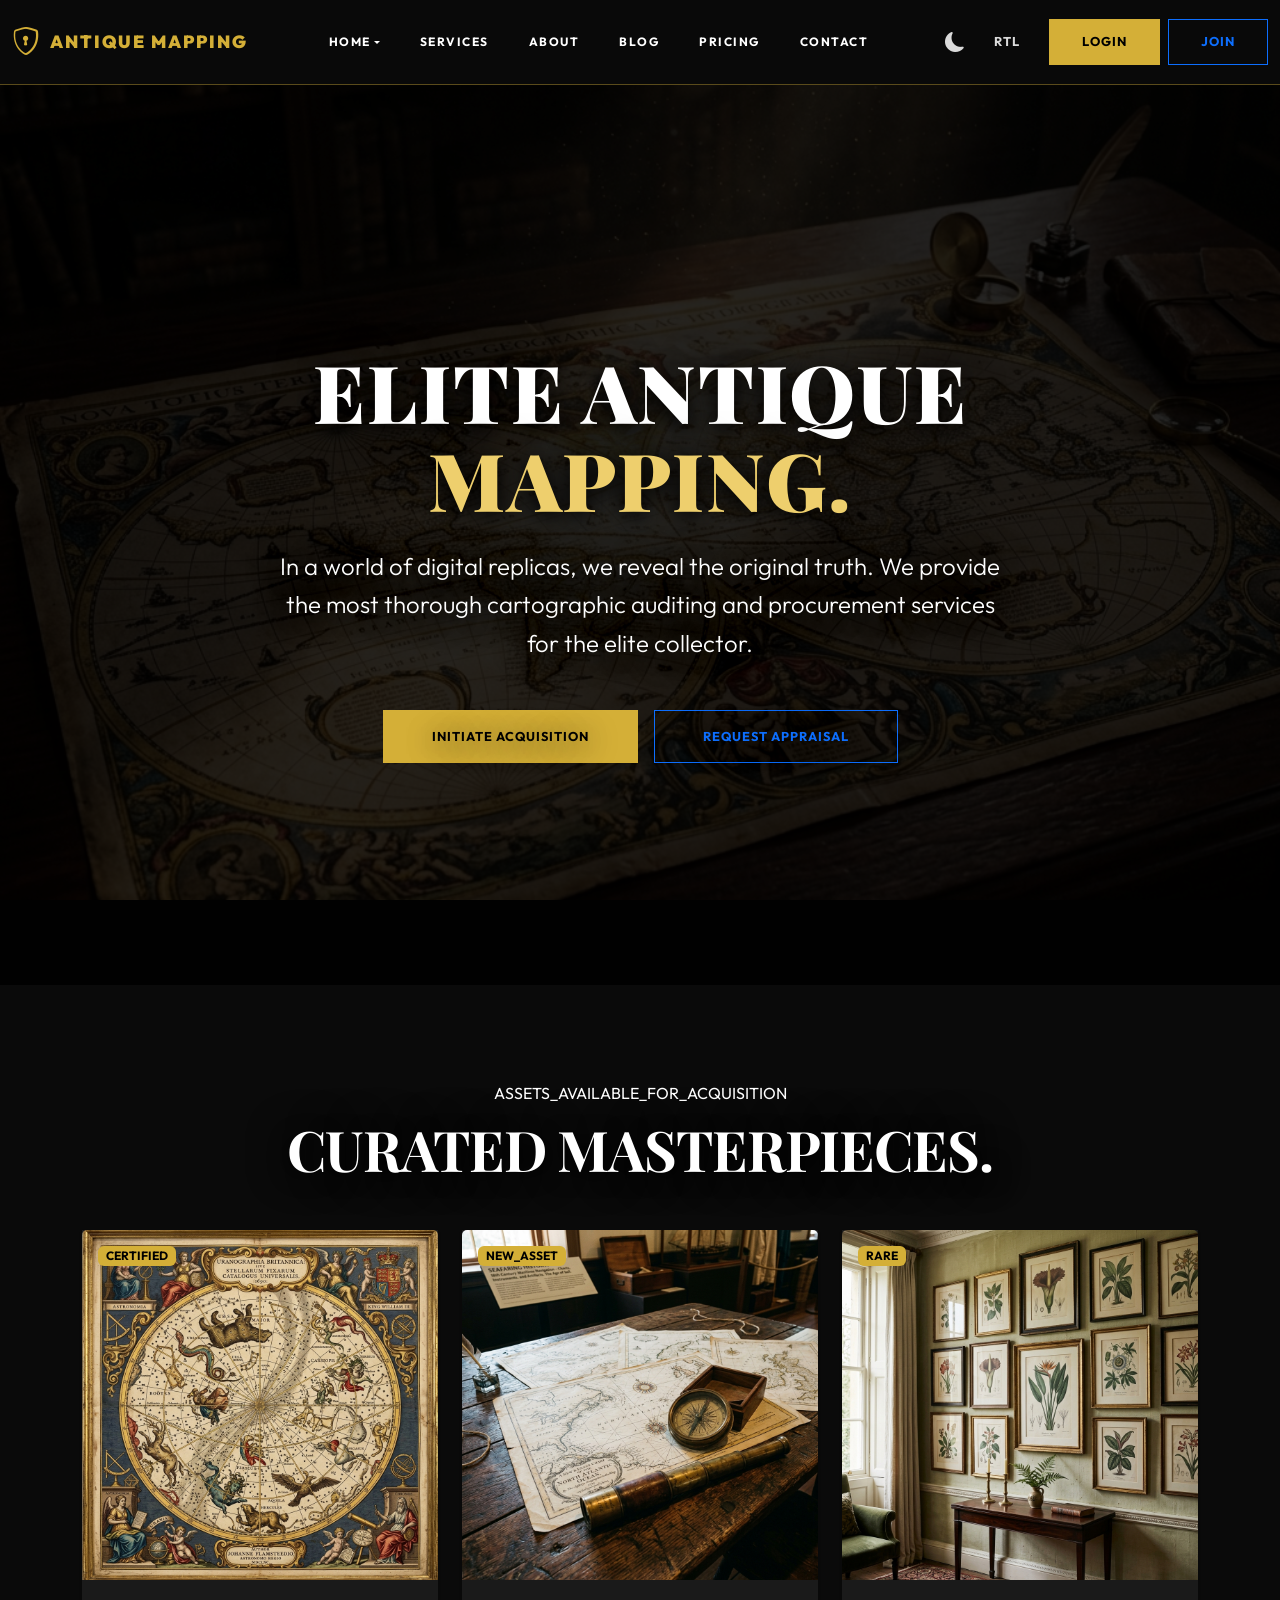
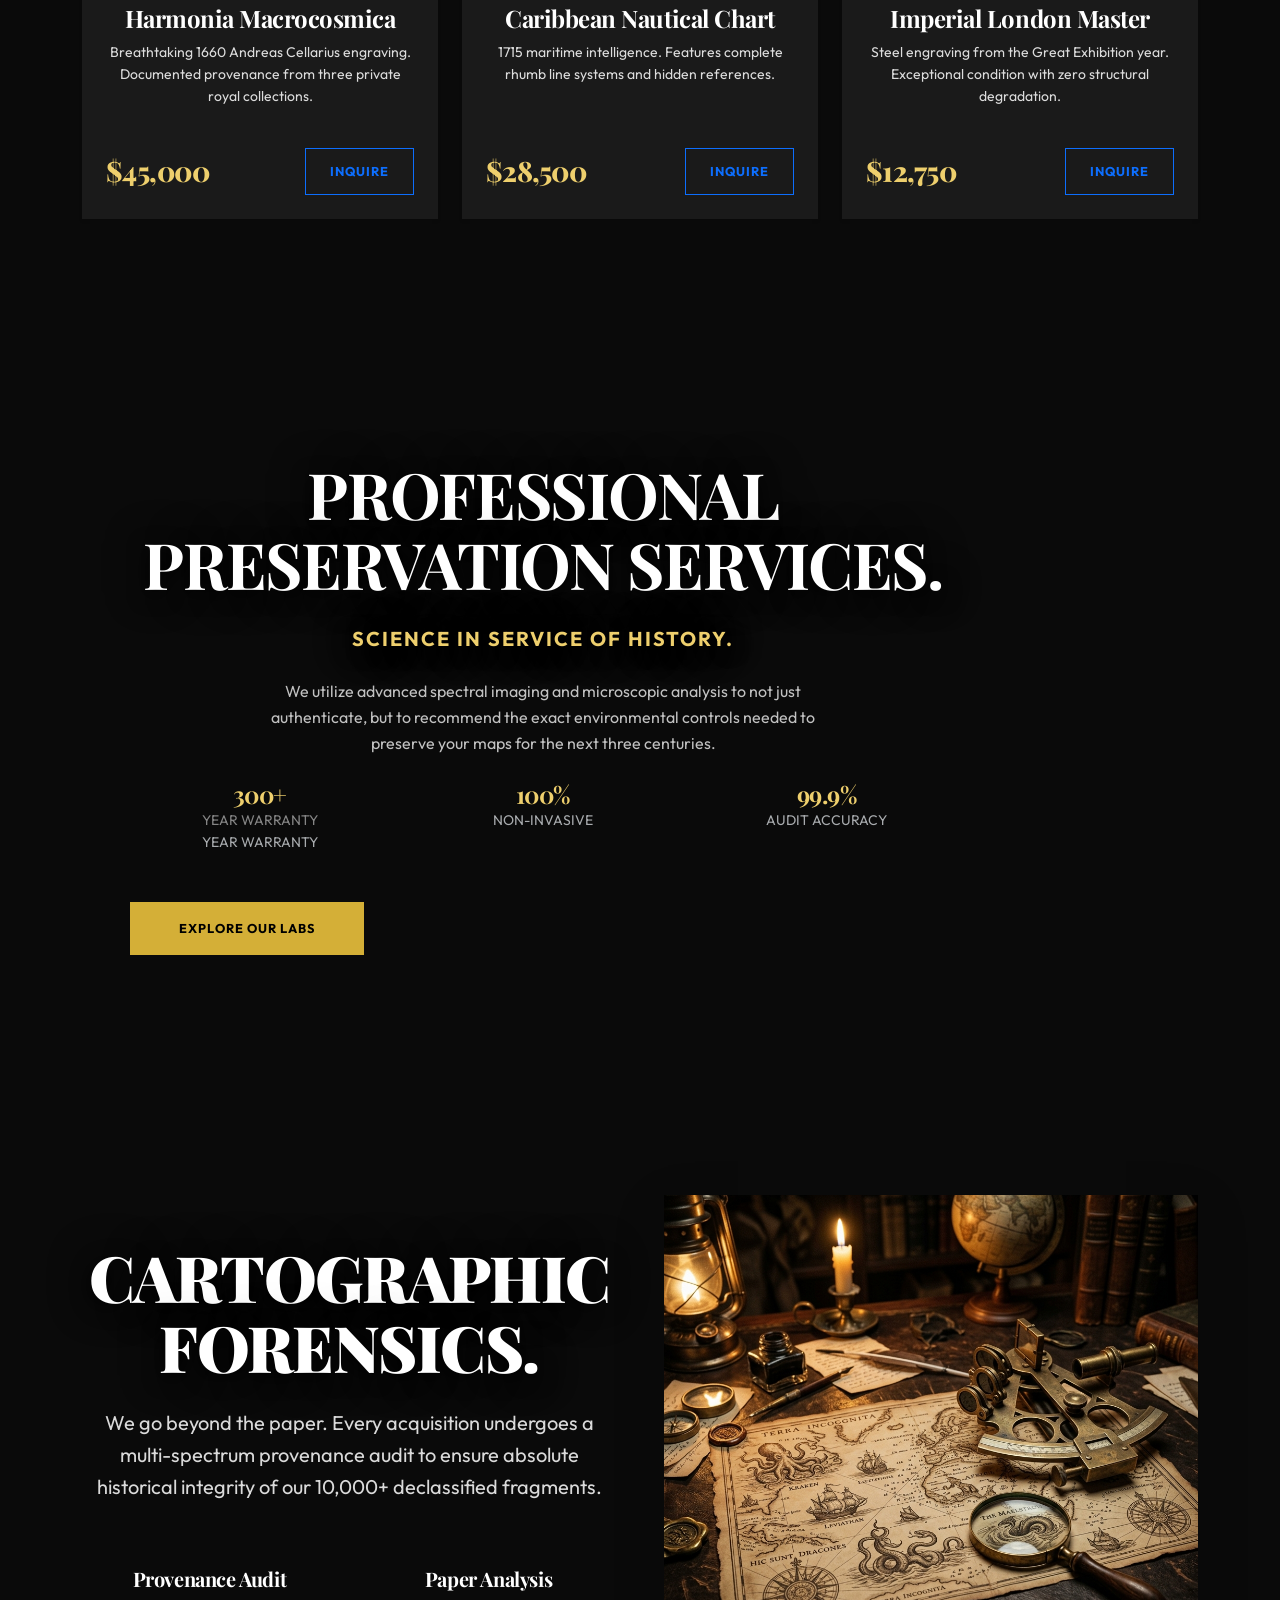
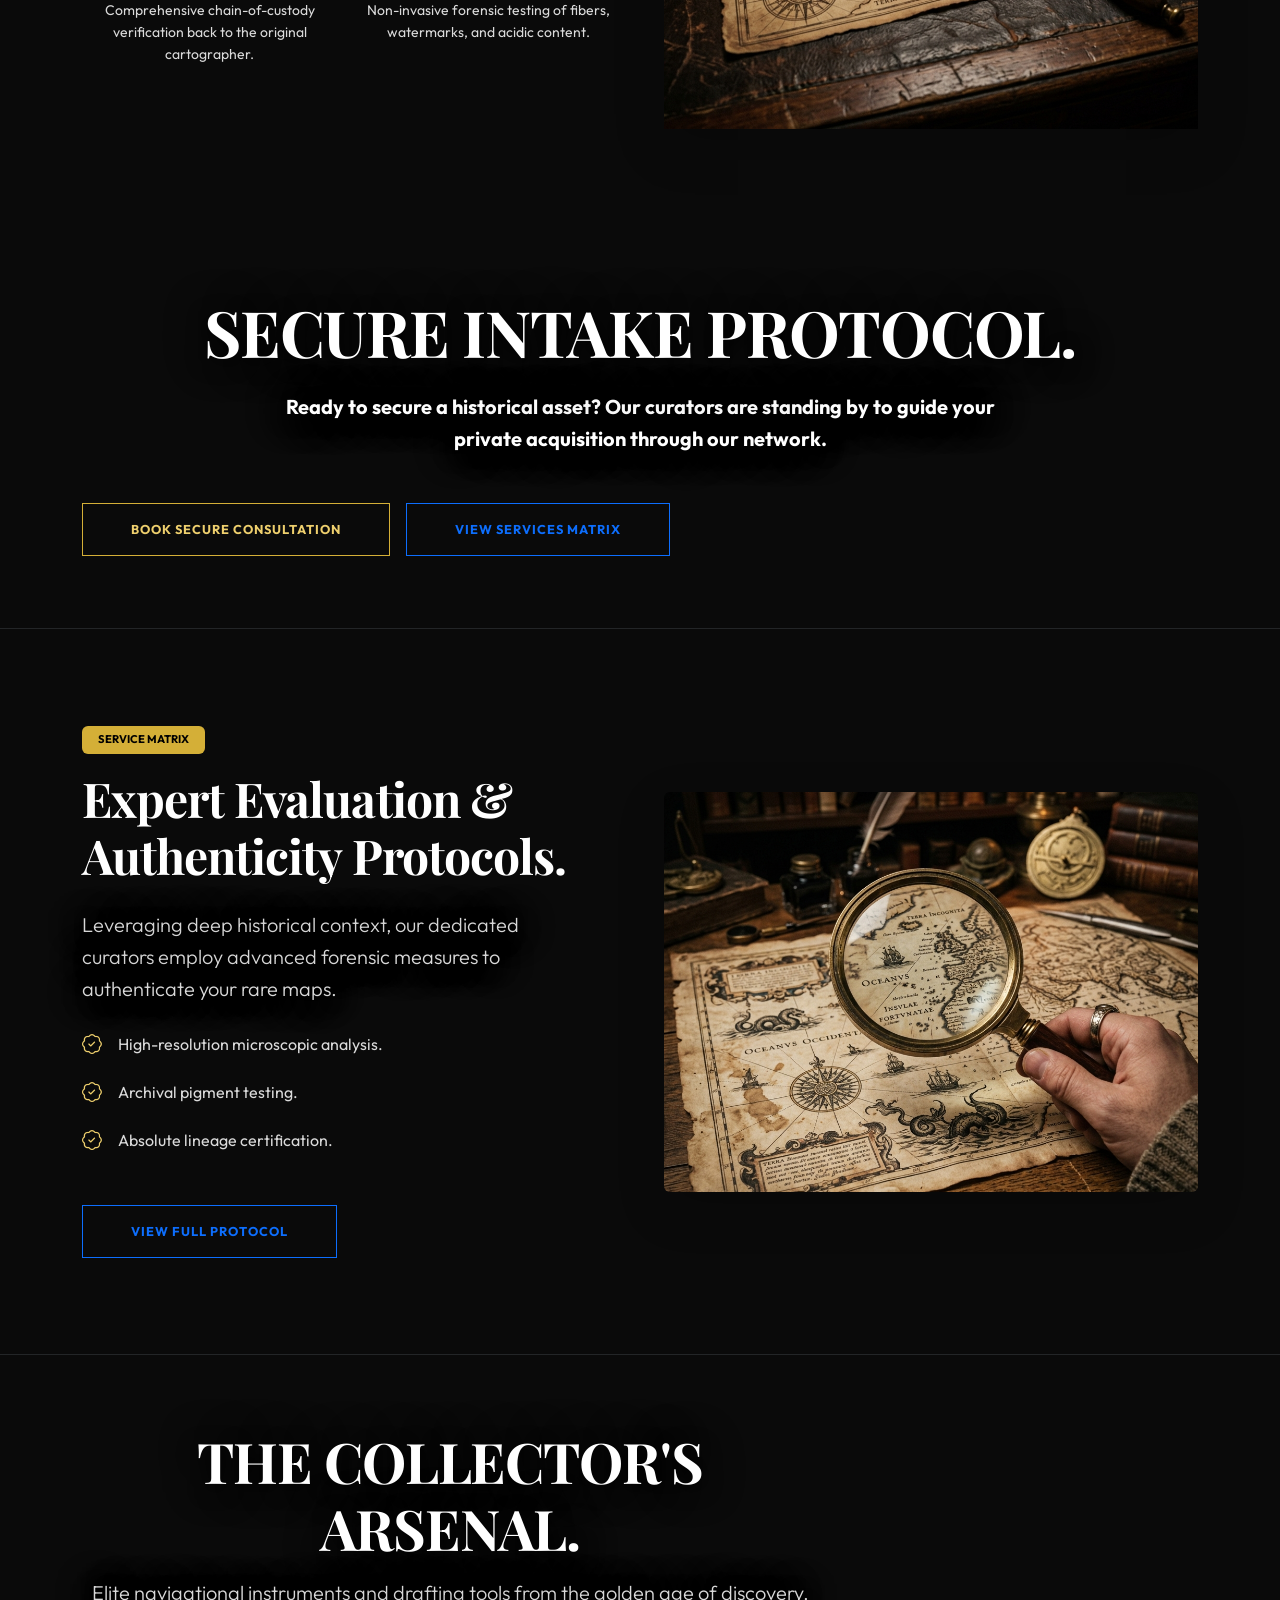
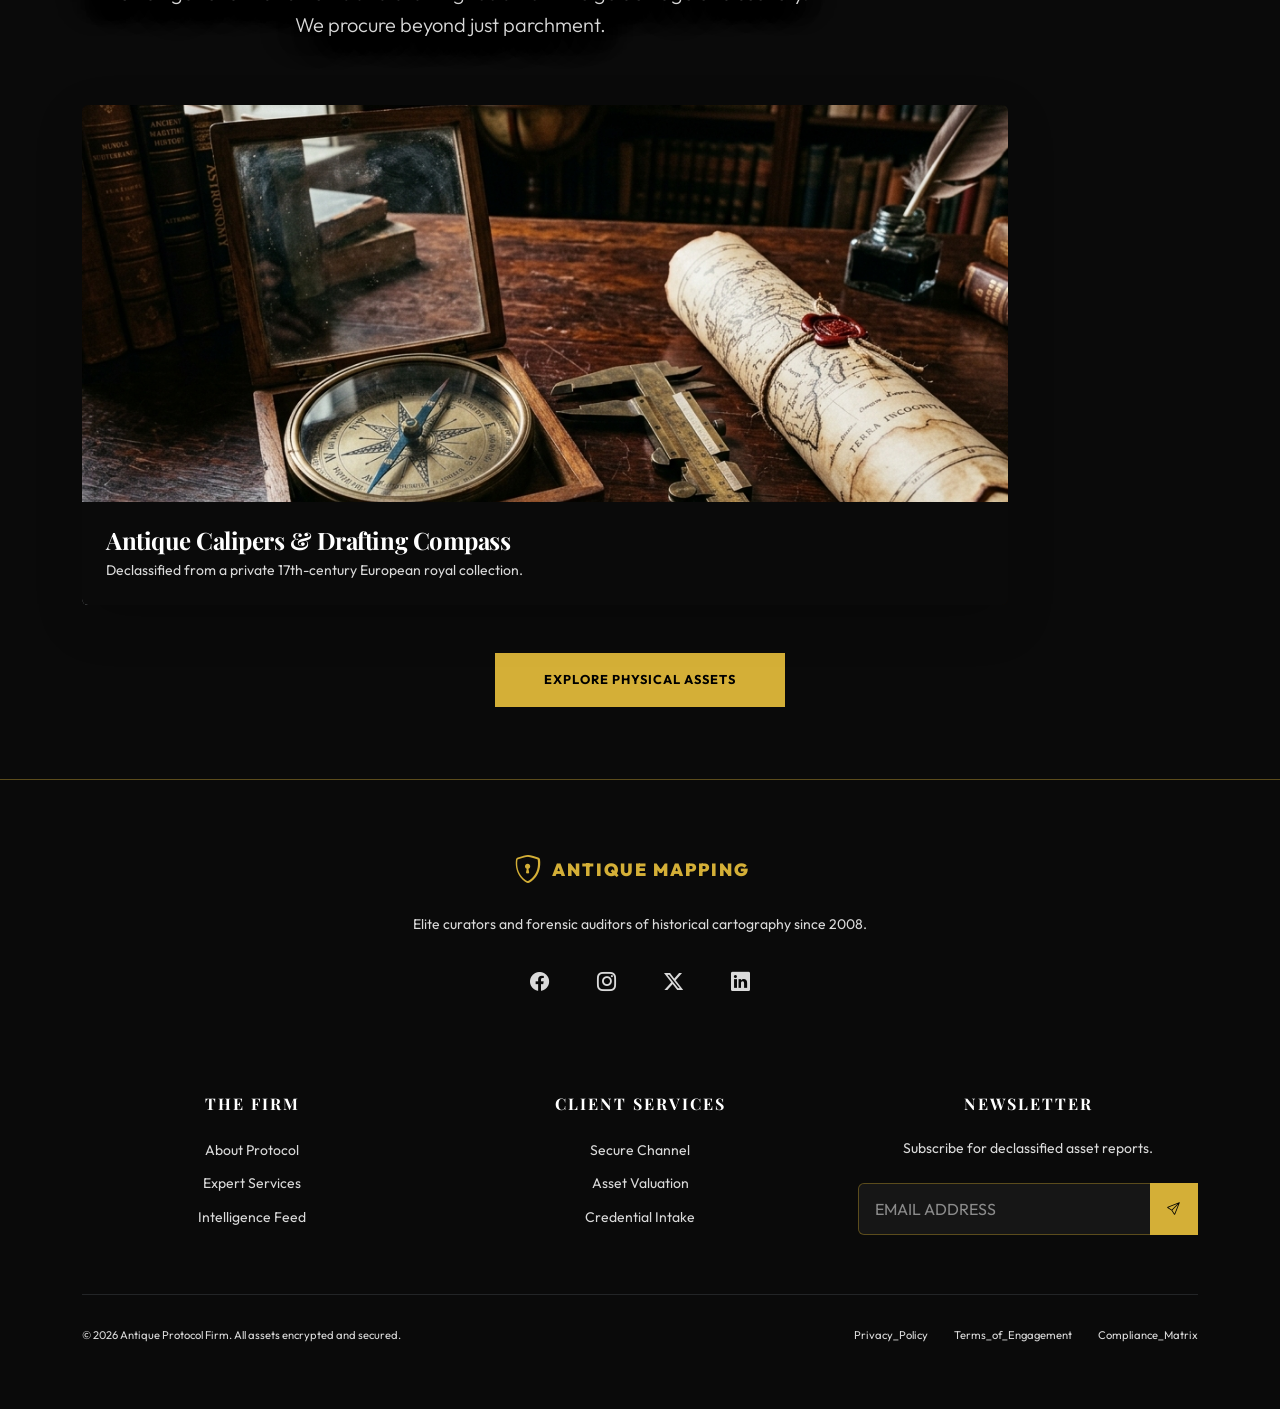
==== index.html @ 58c59fb9 "fix: Standardized 85px top padding across all pages to match fixed navbar height exactly" ====
﻿<!DOCTYPE html>
<html lang="en" dir="ltr" data-bs-theme="dark">

<head>
    <meta charset="UTF-8">
    <meta name="viewport" content="width=device-width, initial-scale=1.0">
    <title>Home 1 | ANtique mapping</title>
    <meta name="description"
        content="Antique Map & Print Dealer is an elite agency specializing in authentic cartography, historical forensics, and museum-grade acquisitions.">
    <!-- Bootstrap 5 CSS -->
    <link href="https://cdn.jsdelivr.net/npm/bootstrap@5.3.3/dist/css/bootstrap.min.css" rel="stylesheet">
    <!-- Bootstrap Icons -->
    <link rel="stylesheet" href="https://cdn.jsdelivr.net/npm/bootstrap-icons@1.11.3/font/bootstrap-icons.min.css">
    <!-- Custom Style -->
    <link rel="stylesheet" href="assets/css/style.css">
    <!-- Favicon -->
    <link rel="icon" type="image/svg+xml" href="assets/favicon.svg">
    <script>
        (function() {
            const savedTheme = localStorage.getItem('theme') || 'dark';
            const savedDir = localStorage.getItem('dir') || 'ltr';
            document.documentElement.setAttribute('data-bs-theme', savedTheme);
            document.documentElement.setAttribute('dir', savedDir);
            if (savedDir === 'rtl') {
                const link = document.createElement('link');
                link.rel = 'stylesheet';
                link.href = 'https://cdn.jsdelivr.net/npm/bootstrap@5.3.3/dist/css/bootstrap.rtl.min.css';
                document.head.appendChild(link);
            }
        })();
    </script>
</head>

<body>
    <!-- Header -->
    <header>
        <nav class="navbar navbar-expand-lg fixed-top">
            <div class="container">
                <a class="navbar-brand d-flex align-items-center" href="index.html">
                    <i class="bi bi-shield-lock me-2 fs-3"></i>
                    <span>Antique Mapping</span>
                </a>

                <div class="d-flex align-items-center order-lg-3">
                    <!-- Toggles (Visible only on Large Desktop) -->
                    <div class="d-none d-lg-flex align-items-center gap-2 me-2">
                        <button class="btn btn-link text-decoration-none" onclick="toggleTheme()" type="button" aria-label="Toggle theme">
                            <i class="bi bi-moon-fill fs-5" id="themeIcon"></i>
                        </button>
                        <button class="btn btn-link text-decoration-none fw-bold" onclick="toggleRTL()" type="button" aria-label="Toggle RTL">
                            <span id="rtlLabel">RTL</span>
                        </button>
                    </div>
                    
                    <div class="navbar-auth-buttons d-none d-lg-flex gap-2">
                        <a href="login.html" class="btn btn-primary">Login</a>
                        <a href="register.html" class="btn btn-outline-primary">Join</a>
                    </div>
                    
                    <!-- Hamburger (Visible for screens <= 1199px) -->
                    <button class="navbar-toggler" type="button" data-bs-toggle="offcanvas"
                        data-bs-target="#mobileMenu">
                        <i class="bi bi-list fs-4"></i>
                    </button>
                </div>

                <div class="collapse navbar-collapse" id="navbarNav">
                    <ul class="navbar-nav mx-auto">
                        <li class="nav-item dropdown">
                            <a class="nav-link dropdown-toggle" href="#" id="homeDropdown" role="button" data-bs-toggle="dropdown" aria-expanded="false">
                                Home
                            </a>
                            <ul class="dropdown-menu border-0 shadow-lg" aria-labelledby="homeDropdown">
                                <li><a class="dropdown-item" href="index.html">Home 1</a></li>
                                <li><a class="dropdown-item" href="home-2.html">Home 2</a></li>
                            </ul>
                        </li>
                        <li class="nav-item"><a class="nav-link" href="services.html">Services</a></li>
                        <li class="nav-item"><a class="nav-link" href="about.html">About</a></li>
                        <li class="nav-item"><a class="nav-link" href="blog.html">Blog</a></li>
                        <li class="nav-item"><a class="nav-link" href="pricing.html">Pricing</a></li>
                        <li class="nav-item"><a class="nav-link" href="contact.html">Contact</a></li>
                    </ul>
                </div>
            </div>
        </nav>
    </header>
    <!-- Mobile Menu Offcanvas -->
    <div class="offcanvas offcanvas-start bg-dark text-theme" tabindex="-1" id="mobileMenu">
        <div class="offcanvas-header pb-0 border-bottom border-secondary border-opacity-25 py-3">
            <a class="navbar-brand d-flex align-items-center" href="index.html">
                <i class="bi bi-shield-lock me-2 fs-3 text-primary"></i>
                <span class="text-theme">Antique Mapping</span>
            </a>
            <button type="button" class="btn-close btn-close-white" data-bs-dismiss="offcanvas"></button>
        </div>
        <div class="offcanvas-body">
            <ul class="nav flex-column mb-4 mt-4">
                <li class="nav-item">
                    <a class="nav-link d-flex justify-content-between align-items-center" data-bs-toggle="collapse" href="#homeSubmenu" role="button" aria-expanded="false" aria-controls="homeSubmenu">
                        Home <i class="bi bi-chevron-down"></i>
                    </a>
                    <div class="collapse ps-3" id="homeSubmenu">
                        <ul class="nav flex-column">
                            <li class="nav-item"><a class="nav-link" href="index.html">Home 1</a></li>
                            <li class="nav-item"><a class="nav-link" href="home-2.html">Home 2</a></li>
                        </ul>
                    </div>
                </li>
                <li class="nav-item"><a class="nav-link" href="services.html">Services</a></li>
                <li class="nav-item"><a class="nav-link" href="about.html">About</a></li>
                <li class="nav-item"><a class="nav-link" href="blog.html">Blog</a></li>
                <li class="nav-item"><a class="nav-link" href="pricing.html">Pricing</a></li>
                <li class="nav-item"><a class="nav-link" href="contact.html">Contact</a></li>
            </ul>

            <!-- Mobile Toggles -->
            <div class="offcanvas-toggles border-top border-secondary border-opacity-25 pt-4 mb-4">
                <h6 class="text-uppercase small fw-bold text-secondary ls-2 mb-3">Settings</h6>
                <div class="d-flex gap-3">
                    <button class="btn btn-outline-secondary flex-grow-1 d-flex align-items-center justify-content-start gap-2" onclick="toggleTheme()" type="button">
                        <i class="bi bi-moon-fill" id="themeIcon"></i> Theme
                    </button>
                    <button class="btn btn-outline-secondary flex-grow-1 d-flex align-items-center justify-content-start gap-2" onclick="toggleRTL()" type="button">
                        <i class="bi bi-translate"></i> <span id="rtlLabel">RTL</span>
                    </button>
                </div>
            </div>

            <!-- Mobile Auth Section (Consolidated here for mobile views) -->
            <div class="mt-auto pt-4 border-top border-secondary border-opacity-25">
                <a href="login.html" class="btn btn-primary w-100 mb-2">Login</a>
                <a href="register.html" class="btn btn-outline-primary w-100">Join</a>
            </div>
        </div>
    </div>

</div>

    <main style="padding-top: 85px;">
        <!-- Hero Section -->
        <section class="hero d-flex align-items-center"
            style="background-image: url('assets/images/hero_antique_mapping_jpg_1774984078497.jpg'); background-size: cover; background-position: center;">
            <div class="container hero-content py-5">
                <div class="row responsive-center">
                    <div class="col-lg-8">
                        <h1 class="display-1 text-theme text-uppercase ls-2 mb-4">Elite Antique <br><span
                                class="text-gradient">mapping.</span></h1>
                        <p class="lead text-theme mb-5 fs-4">In a world of digital replicas,
                            we reveal the original truth. We provide the most thorough cartographic auditing and
                            procurement services for the elite collector.</p>
                        <div class="d-flex flex-column flex-md-row justify-content-center align-items-center gap-3 mt-4 justify-content-start align-items-center">
                            <a href="services.html" class="btn btn-primary px-5 py-3">Initiate Acquisition</a>
                            <a href="contact.html" class="btn btn-outline-primary px-5 py-3">Request Appraisal</a>
                        </div>
                    </div>
                </div>
            </div>
        </section>

        <section class="py-5" id="assets">
            <div class="container py-lg-5">
                <div class="text-center mb-5">
                    <div class="status-ticker mb-2">ASSETS_AVAILABLE_FOR_ACQUISITION</div>
                    <h2 class="display-4 fw-bold text-uppercase centered-title">Curated Masterpieces.</h2>
                </div>
                <div class="row g-4">
                    <!-- Product 1 -->
                    <div class="col-md-4">
                        <div class="card h-100 border-0 shadow-sm">
                            <div class="position-relative overflow-hidden">
                                <span class="badge bg-primary position-absolute top-0 start-0 m-3 z-3">CERTIFIED</span>
                                <img src="assets/images/celestial_collection_jpg_1774975953851.jpg" class="card-img-top transition-smooth"
                                    alt="Celestial Map" style="height: 350px; object-fit: cover;">
                            </div>
                            <div class="card-body p-4 d-flex flex-column">
                                <h4 class="card-title fw-bold">Harmonia Macrocosmica</h4>
                                <p class="card-text text-secondary small flex-grow-1">Breathtaking 1660 Andreas Cellarius engraving. Documented provenance from three private royal collections.</p>
                                <div class="d-flex justify-content-between align-items-end mt-4">
                                    <h3 class="mb-0 text-primary">$45,000</h3>
                                    <a href="services.html" class="btn btn-outline-primary btn-sm px-4">Inquire</a>
                                </div>
                            </div>
                        </div>
                    </div>
                    <!-- Product 2 -->
                    <div class="col-md-4">
                        <div class="card h-100 border-0 shadow-sm">
                            <div class="position-relative overflow-hidden">
                                <span class="badge bg-primary position-absolute top-0 start-0 m-3 z-3">NEW_ASSET</span>
                                <img src="assets/images/nautical_collection_jpg_1774975906885.jpg" class="card-img-top transition-smooth"
                                    alt="Nautical Chart" style="height: 350px; object-fit: cover;">
                            </div>
                            <div class="card-body p-4 d-flex flex-column">
                                <h4 class="card-title fw-bold">Caribbean Nautical Chart</h4>
                                <p class="card-text text-secondary small flex-grow-1">1715 maritime intelligence. Features complete rhumb line systems and hidden references.</p>
                                <div class="d-flex justify-content-between align-items-end mt-4">
                                    <h3 class="mb-0 text-primary">$28,500</h3>
                                    <a href="services.html" class="btn btn-outline-primary btn-sm px-4">Inquire</a>
                                </div>
                            </div>
                        </div>
                    </div>
                    <!-- Product 3 -->
                    <div class="col-md-4">
                        <div class="card h-100 border-0 shadow-sm">
                            <div class="position-relative overflow-hidden">
                                <span class="badge bg-primary position-absolute top-0 start-0 m-3 z-3">RARE</span>
                                <img src="assets/images/botanical_collection_jpg_1774975928110.jpg" class="card-img-top transition-smooth"
                                    alt="Botanical Print" style="height: 350px; object-fit: cover;">
                            </div>
                            <div class="card-body p-4 d-flex flex-column">
                                <h4 class="card-title fw-bold">Imperial London Master</h4>
                                <p class="card-text text-secondary small flex-grow-1">Steel engraving from the Great Exhibition year. Exceptional condition with zero structural degradation.</p>
                                <div class="d-flex justify-content-between align-items-end mt-4">
                                    <h3 class="mb-0 text-primary">$12,750</h3>
                                    <a href="services.html" class="btn btn-outline-primary btn-sm px-4">Inquire</a>
                                </div>
                            </div>
                        </div>
                    </div>
                </div>
            </div>
        </section>

        <!-- Professional Preservation Services -->
        <section class="py-5 bg-black text-theme">
            <div class="container py-lg-5">
                <div class="row justify-content-start g-5">
                    <div class="col-lg-10">
                        <div class="p-lg-5 text-center my-auto">
                            <h2 class="display-3 fw-bold mb-4">Professional Preservation Services.</h2>
                            <p class="lead mb-4 fw-bold text-primary text-uppercase ls-2">Science in service of history.</p>
                            <p class="mb-4 opacity-75 col-lg-8 mx-auto">We utilize advanced spectral imaging and microscopic analysis to not just authenticate, but to recommend the exact environmental controls needed to preserve your maps for the next three centuries.</p>
                            
                            <div class="row g-4 mb-5 justify-content-start">
                                <div class="col-sm-4 px-2">
                                    <h4 class="fw-bold mb-0 text-primary">300+</h4>
                                    <p class="small text-uppercase opacity-50 mb-0">Year Warranty</p>
                                    <p class="small text-uppercase text-body-secondary mb-0">Year Warranty</p>
                                </div>
                                <div class="col-sm-4 px-2">
                                    <h4 class="fw-bold mb-0 text-primary">100%</h4>
                                    <p class="small text-uppercase text-body-secondary mb-0">Non-Invasive</p>
                                </div>
                                <div class="col-sm-4 px-2">
                                    <h4 class="fw-bold mb-0 text-primary">99.9%</h4>
                                    <p class="small text-uppercase text-body-secondary mb-0">Audit Accuracy</p>
                                </div>
                            </div>

                            <div class="d-flex gap-3 justify-content-start">
                                <a href="services.html" class="btn btn-primary px-5 py-3 btn-hover-accent">Explore Our Labs</a>
                            </div>
                        </div>
                    </div>
                </div>
            </div>
        </section>

        <!-- The Forensic Matrix & Archive -->
        <section class="py-5 bg-dark">
            <div class="container py-lg-5">
                <div class="row g-5 align-items-center">
                    <div class="col-lg-6">
                        <div class="matrix-border text-center">
                            <h2 class="display-3 mb-4">Cartographic <br>Forensics.</h2>
                            <p class="text-secondary mb-5 fs-5">We go beyond the paper. Every acquisition undergoes a multi-spectrum provenance audit to ensure absolute historical integrity of our 10,000+ declassified fragments.</p>

                            <div class="row g-4 pt-3 justify-content-start">
                                <div class="col-sm-6">
                                    <h5 class="fw-bold mb-2">Provenance Audit</h5>
                                    <p class="text-secondary small">Comprehensive chain-of-custody verification back to the original cartographer.</p>
                                </div>
                                <div class="col-sm-6">
                                    <h5 class="fw-bold mb-2">Paper Analysis</h5>
                                    <p class="text-secondary small">Non-invasive forensic testing of fibers, watermarks, and acidic content.</p>
                                </div>
                            </div>
                        </div>
                    </div>
                    <div class="col-lg-6">
                        <img src="assets/images/forensic_nautical_jpg_1774976991789.jpg" class="img-fluid border-0 shadow-lg grayscale-on-hover" alt="Forensic Analysis">
                    </div>
                </div>
            </div>
        </section>

        <!-- Secure Protocol (Call to Action) -->
        <section class="py-5 bg-theme text-theme">
            <div class="container py-lg-4 text-center">
                <h2 class="display-3 fw-bold mb-4 text-theme">Secure Intake Protocol.</h2>
                <p class="lead mb-5 col-lg-8 mx-auto fw-bold text-theme">Ready to secure a historical asset? Our curators are standing by to guide your private acquisition through our network.</p>
                <div class="d-flex flex-column flex-sm-row gap-3 justify-content-start align-items-center">
                    <a href="contact.html" class="btn btn-dark px-5 py-3">Book Secure Consultation</a>
                    <a href="pricing.html" class="btn btn-outline-primary px-5 py-3">View Services Matrix</a>
                </div>
            </div>
        </section>
            <!-- Expert Appraisal Section -->
        <section class="py-5 bg-dark border-top border-secondary border-opacity-25">
            <div class="container py-lg-5">
                <div class="row align-items-center g-5">
                    <div class="col-lg-6 order-lg-2">
                        <img src="assets/images/historical_map_analysis.png" class="img-fluid rounded shadow-lg" alt="Historical Map Analysis" style="height: 400px; width: 100%; object-fit: cover;">
                    </div>
                    <div class="col-lg-6 order-lg-1">
                        <div class="pe-lg-4 text-center text-lg-start">
                            <span class="badge bg-primary mb-3 fs-tiny text-uppercase px-3 py-2">Service Matrix</span>
                            <h2 class="display-5 fw-bold mb-4 text-theme">Expert Evaluation & Authenticity Protocols.</h2>
                            <p class="lead text-secondary mb-4">Leveraging deep historical context, our dedicated curators employ advanced forensic measures to authenticate your rare maps.</p>
                            <ul class="list-unstyled text-secondary mb-5 d-inline-block text-start">
                                <li class="mb-3 d-flex align-items-center justify-content-start"><i class="bi bi-patch-check text-primary me-3 fs-5"></i> High-resolution microscopic analysis.</li>
                                <li class="mb-3 d-flex align-items-center justify-content-start"><i class="bi bi-patch-check text-primary me-3 fs-5"></i> Archival pigment testing.</li>
                                <li class="d-flex align-items-center justify-content-start"><i class="bi bi-patch-check text-primary me-3 fs-5"></i> Absolute lineage certification.</li>
                            </ul>
                            <a href="services.html" class="btn btn-outline-primary px-5 py-3">View Full Protocol</a>
                        </div>
                    </div>
                </div>
            </div>
        </section>

        <!-- The Vault Section -->
        <section class="py-5 bg-black py-lg-5 border-top border-secondary border-opacity-25">
            <div class="container py-lg-4 text-center">
                <div class="row justify-content-start mb-5">
                    <div class="col-lg-8">
                        <h2 class="display-4 fw-bold text-uppercase text-theme">The Collector's Arsenal.</h2>
                        <p class="lead text-secondary mt-3">Elite navigational instruments and drafting tools from the golden age of discovery. We procure beyond just parchment.</p>
                    </div>
                </div>
                <div class="row justify-content-start">
                    <div class="col-lg-10">
                        <div class="position-relative overflow-hidden rounded shadow-lg">
                            <img src="assets/images/antique_cartography_tools.png" class="img-fluid w-100 transition-smooth hover-zoom" alt="Cartography Tools" style="height: 500px; object-fit: cover;">
                            <div class="position-absolute bottom-0 start-0 w-100 p-4 bg-dark bg-opacity-75 text-start">
                                <h4 class="text-theme fw-bold mb-1">Antique Calipers & Drafting Compass</h4>
                                <p class="text-secondary small mb-0">Declassified from a private 17th-century European royal collection.</p>
                            </div>
                        </div>
                    </div>
                </div>
                <div class="mt-5 text-center">
                    <a href="pricing.html" class="btn btn-primary px-5 py-3 btn-hover-accent">Explore Physical Assets</a>
                </div>
            </div>
        </section>

    </main>
    <!-- Footer -->
    <footer class="mt-auto py-5">
        <div class="container">
            <div class="row g-5 mb-5">
                <div class="col-lg-12 text-center mb-5">
                    <a class="navbar-brand d-inline-flex align-items-center mb-4" href="index.html">
                        <i class="bi bi-shield-lock me-2 fs-3 text-primary"></i>
                        <span class="text-theme">Antique Mapping</span>
                    </a>
                    <p class="text-secondary small mb-4">Elite curators and forensic auditors of historical cartography since 2008.</p>
                    <div class="d-flex footer-social-icons pt-2 justify-content-start">
                        <a href="#" class="me-4"><i class="bi bi-facebook"></i></a>
                        <a href="#" class="me-4"><i class="bi bi-instagram"></i></a>
                        <a href="#" class="me-4"><i class="bi bi-twitter-x"></i></a>
                        <a href="#"><i class="bi bi-linkedin"></i></a>
                    </div>
                </div>
                <div class="col-md-4 text-center">
                    <h6 class="mb-4 fw-bold text-uppercase text-theme ls-2">The Firm</h6>
                    <ul class="list-unstyled">
                        <li class="mb-2"><a href="about.html" class="text-secondary small text-decoration-none transition-smooth link-hover">About Protocol</a></li>
                        <li class="mb-2"><a href="services.html" class="text-secondary small text-decoration-none transition-smooth link-hover">Expert Services</a></li>
                        <li class="mb-2"><a href="blog.html" class="text-secondary small text-decoration-none transition-smooth link-hover">Intelligence Feed</a></li>
                    </ul>
                </div>
                <div class="col-md-4 text-center">
                    <h6 class="mb-4 fw-bold text-uppercase text-theme ls-2">Client Services</h6>
                    <ul class="list-unstyled">
                        <li class="mb-2"><a href="contact.html" class="text-secondary small text-decoration-none transition-smooth link-hover">Secure Channel</a></li>
                        <li class="mb-2"><a href="pricing.html" class="text-secondary small text-decoration-none transition-smooth link-hover">Asset Valuation</a></li>
                        <li class="mb-2"><a href="register.html" class="text-secondary small text-decoration-none transition-smooth link-hover">Credential Intake</a></li>
                    </ul>
                </div>
                <div class="col-md-4 text-center">
                    <h6 class="mb-4 fw-bold text-uppercase text-theme ls-2">Newsletter</h6>
                    <p class="text-secondary small mb-4 text-center">Subscribe for declassified asset reports.</p>
                    <div class="input-group">
                        <input type="email" class="form-control" placeholder="EMAIL ADDRESS">
                        <button class="btn btn-primary px-3" type="button"><i class="bi bi-send text-black"></i></button>
                    </div>
                </div>
            </div>
            <hr class="border-secondary opacity-25">
            <div class="row align-items-center py-3">
                <div class="col-md-6 text-center text-md-start">
                    <p class="mb-0 fs-tiny text-secondary">&copy; 2026 Antique Protocol Firm. All assets encrypted and secured.</p>
                </div>
                <div class="col-md-6 text-center text-md-end pt-3 pt-md-0">
                    <ul class="list-inline mb-0 fs-tiny text-secondary">
                        <li class="list-inline-item"><a href="#" class="ms-3 text-secondary text-decoration-none link-hover">Privacy_Policy</a></li>
                        <li class="list-inline-item"><a href="#" class="ms-3 text-secondary text-decoration-none link-hover">Terms_of_Engagement</a></li>
                        <li class="list-inline-item"><a href="#" class="ms-3 text-secondary text-decoration-none link-hover">Compliance_Matrix</a></li>
                    </ul>
                </div>
            </div>
        </div>
    </footer>
    <!-- Scripts -->
    <script src="https://cdn.jsdelivr.net/npm/bootstrap@5.3.3/dist/js/bootstrap.bundle.min.js"></script>
    <script src="assets/js/main.js"></script>
</body>
</html>
---- assets/css/style.css ----
/* 
  Antique Map & Print Dealer - Elite Design System 
  Inspired by: High-stakes Corporate Aesthetics
  Colors:
  Primary: #0a0a0a (Void Black)
  Secondary: #ffffff (Pure White)
  Accent: #d4af37 (Sovereign Gold)
*/

@import url('https://fonts.googleapis.com/css2?family=Playfair+Display:ital,wght@0,400..900;1,400..900&family=Inter:wght@100..900&family=Outfit:wght@100..900&display=swap');

:root {
  --accent-color: #d4af37;
  --transition-smooth: 0.6s cubic-bezier(0.16, 1, 0.3, 1);
}

[data-bs-theme="dark"] {
  --primary-color: #0a0a0a;
  --secondary-color: #ffffff;
  --bg-dark: #0a0a0a;
  --surface-color: #1a1a1a;
  --text-primary: #ffffff;
  --text-secondary: rgba(255, 255, 255, 0.85); /* Increased for better contrast */
  --accent-color: #d4af37;
  --accent-text: #eecf6d; /* Lighter gold for dark theme readability */
  --border-color: rgba(212, 175, 55, 0.4);
  --glass-bg: rgba(10, 10, 10, 0.95);
  --hero-overlay: rgba(0, 0, 0, 0.85); /* Darker overlay for text pop */
  --hero-shadow: 0 4px 30px rgba(0, 0, 0, 1);
  --btn-text: #000000;
}

[data-bs-theme="light"] {
  --primary-color: #ffffff;
  --secondary-color: #000000;
  --bg-dark: #ffffff;
  --surface-color: #fdfdfd;
  --text-primary: #121212;
  --text-secondary: #444444; /* Darker for better contrast */
  --accent-color: #8c6e18;
  --accent-text: #665011; /* Even stricter contrast for white bg */
  --border-color: rgba(0, 0, 0, 0.18);
  --glass-bg: rgba(255, 255, 255, 0.98);
  --hero-overlay: rgba(255, 255, 255, 0.88); /* Lighter but opaque for text pop */
  --hero-shadow: 0 4px 30px rgba(255, 255, 255, 1);
  --btn-text: #ffffff;
}

body {
  font-family: 'Outfit', 'Inter', sans-serif;
  background-color: var(--bg-dark);
  color: var(--text-primary);
  line-height: 1.6;
  transition: background-color var(--transition-smooth), color var(--transition-smooth);
  overflow-x: hidden;
  text-align: center;
  display: flex;
  flex-direction: column;
  min-height: 100vh;
}

.text-theme {
  color: var(--text-primary) !important;
}

.bg-theme {
  background-color: var(--bg-dark) !important;
}

.responsive-center {
  text-align: center !important;
  justify-content: center !important;
}

.responsive-center .row {
  justify-content: center !important;
}

.responsive-center .col-lg-8, .responsive-center .col-lg-6 {
  margin-left: auto;
  margin-right: auto;
}

/* Force high-contrast theme-aware colors site-wide */
.text-secondary {
  color: var(--text-secondary) !important;
}

.text-primary, .text-gradient {
  color: var(--accent-text) !important;
}

/* Redefine bootstrap utilities to be theme-aware for total visibility */
.text-white, .text-black, .text-dark, .text-light, .text-body, .text-muted {
  color: var(--text-primary) !important;
}

.bg-white, .bg-light, .bg-dark, .bg-black, .bg-body {
  background-color: var(--bg-dark) !important;
  color: var(--text-primary) !important;
}

/* Ensure branding sections (like Primary Gold) still pop but handle text contrast */
.bg-primary {
  background-color: var(--accent-color) !important;
  color: var(--btn-text) !important; /* Always contrast text on gold background */
}

/* Redefine button colors strictly on background color */
.btn-primary .bi { color: var(--btn-text) !important; }
.btn-dark .bi { color: var(--accent-color) !important; }

.card, .offcanvas {
  background-color: var(--surface-color) !important;
  border-color: var(--border-color) !important;
  color: var(--text-primary) !important;
  height: 100%;
}

.offcanvas .btn-outline-secondary {
    border-color: var(--border-color) !important;
    color: var(--text-secondary) !important;
    font-size: 0.8rem !important;
}

.offcanvas .btn-outline-secondary:hover {
    background: var(--accent-color) !important;
    color: var(--btn-text) !important;
    border-color: var(--accent-color) !important;
}

h1, h2, h3, h4, h5, h6, .display-font, .card-title {
  font-family: 'Playfair Display', serif;
  font-weight: 800;
  letter-spacing: -0.02em;
  color: var(--secondary-color) !important;
}

/* --- Navigation: Elite Global Architecture --- */
.navbar {
  background: var(--glass-bg) !important;
  backdrop-filter: blur(20px);
  -webkit-backdrop-filter: blur(20px);
  border-bottom: 1px solid var(--border-color);
  padding: 0 !important;
  height: 85px !important; 
  display: flex !important;
  align-items: center !important;
  transition: all var(--transition-smooth);
  width: 100%;
}

.navbar .container {
  display: flex !important;
  align-items: center !important;
  justify-content: space-between !important;
  height: 85px !important; 
  max-width: 1320px;
}

.navbar-brand {
  font-size: 1.1rem !important;
  letter-spacing: 2px !important;
  font-weight: 900 !important;
  text-transform: uppercase;
  color: #d4af37 !important; /* Fixed Sovereign Gold for branding */
  height: 85px !important; 
  display: inline-flex !important;
  align-items: center !important;
  margin: 0 !important;
  padding: 0 1rem 0 0 !important;
}

.navbar-brand i {
  color: #d4af37 !important;
  font-size: 1.75rem !important; /* Consistent fs-3 size */
  margin-right: 12px;
}

.navbar-brand span {
  color: #d4af37 !important;
}

/* Ensure brand and toggles have similar base width (flex: 1) for perfect centering on desktop */
@media (min-width: 992px) {
    .navbar .order-lg-3 {
        display: flex !important;
        justify-content: flex-end !important;
    }
}


.navbar-nav {
  display: flex !important;
  align-items: center !important;
  height: 100%;
  margin: 0 auto !important; /* Force true center across all viewports where expanded */
}

.nav-link {
  font-weight: 700;
  font-size: 0.75rem !important;
  text-transform: uppercase;
  letter-spacing: 1.5px;
  color: var(--text-primary) !important;
  padding: 0 1.25rem !important;
  transition: color var(--transition-smooth);
  position: relative;
  display: inline-flex !important;
  align-items: center !important;
  height: 85px !important; 
  margin: 0 !important;
}

.nav-item.d-flex .nav-link {
    padding: 0 0.5rem !important;
}

.nav-link:hover, .nav-link.active {
  color: var(--accent-text) !important;
}

.navbar-nav .nav-link.active::after {
  content: '';
  position: absolute;
  bottom: 0px;
  left: 0;
  right: 0;
  height: 4px;
  background-color: var(--accent-text);
  box-shadow: 0 0 10px var(--accent-text);
}

/* Toggles and CTA Alignment */
.navbar .order-lg-3 {
  display: flex !important;
  align-items: center !important;
  height: 85px !important; 
  padding: 0 !important;
  margin: 0 !important;
  gap: 0.75rem !important; /* Consistent spacing */
}

.navbar .btn-link, .navbar .navbar-toggler, .navbar-cta .btn {
   display: inline-flex;
   align-items: center !important;
   justify-content: center !important;
   height: 44px !important;
   margin: 0 !important;
   padding: 0 !important;
   transition: all var(--transition-smooth);
}

/* Base style for nav buttons */
.navbar .btn-link, .navbar .navbar-toggler {
    width: 44px !important;
    color: var(--text-secondary) !important;
}

.navbar .btn-link:hover, .navbar .navbar-toggler:hover {
    color: var(--accent-text) !important;
    background: rgba(212, 175, 55, 0.1);
    border-radius: 50%;
}

.navbar .navbar-toggler {
    border: none !important;
    outline: none !important;
    box-shadow: none !important;
    display: flex !important; /* Default for mobile/tab */
}

@media (min-width: 992px) {
    .navbar .navbar-toggler {
        display: none !important; /* Hidden on Desktop/Lg Screens */
    }
}

@media (max-width: 1024px) {
    .navbar .navbar-toggler {
        display: inline-flex !important;
    }
    .navbar .d-none.d-lg-flex {
        display: none !important;
    }
}

.navbar-cta .btn {
  font-size: 0.7rem !important;
  width: 100px !important; 
  height: 44px !important;
}

.footer-social-icons {
  display: flex !important;
  gap: 1.5rem !important;
  justify-content: center !important;
  margin: 0 auto !important;
}

.footer-social-icons a {
  color: var(--text-secondary) !important;
  font-size: 1.2rem;
  transition: all var(--transition-smooth);
  display: inline-block;
}

.footer-social-icons a:hover {
  color: var(--accent-text) !important;
  transform: translateY(-5px);
  filter: drop-shadow(0 0 5px var(--accent-text));
}

.offcanvas-body .nav-link.active {
  background-color: rgba(212, 175, 55, 0.1);
  border-left: 4px solid var(--accent-text);
  height: auto !important;
  padding: 1rem !important;
}

/* --- Hero: Spacing & Overlap Fixes --- */
.hero, .hero-2, .hero-about, .hero-services, .hero-blog, .hero-pricing, .hero-contact {
  min-height: 100vh !important;
  background-attachment: fixed;
  display: flex;
  align-items: center;
  position: relative;
  overflow: hidden;
  padding: 120px 0 80px;
}

.hero::after, .hero-2::after, .hero-about::after, .hero-services::after, .hero-blog::after, .hero-pricing::after, .hero-contact::after {
  content: '';
  position: absolute;
  top: 0; left: 0; right: 0; bottom: 0;
  background: var(--hero-overlay);
  z-index: 1;
}

.hero-content {
  position: relative;
  z-index: 2;
  text-shadow: var(--hero-shadow);
}

.display-1, .display-2, .display-3 {
  font-weight: 900;
  line-height: 1.1;
  margin-bottom: 1.5rem;
  text-transform: uppercase;
}

/* --- Components: Grid & Matrices --- */
.section-title {
  position: relative;
  padding-bottom: 1rem;
  margin-bottom: 2.5rem;
}

.section-title::after {
  content: '';
  position: absolute;
  bottom: 0; left: 0;
  width: 50px;
  height: 3px;
  background: var(--accent-color);
}

.centered-title {
  text-align: center;
}

.centered-title::after {
  left: 50%;
  transform: translateX(-50%);
}

.card {
  border: 1px solid var(--border-color);
  border-radius: 0;
  transition: all var(--transition-smooth);
}

/* --- Buttons: High-Impact Action --- */
.btn {
  border-radius: 0;
  padding: 0.8rem 2rem;
  font-weight: 700;
  text-transform: uppercase;
  letter-spacing: 1px;
  font-size: 0.8rem;
  transition: all var(--transition-smooth);
}

.btn-primary {
  background: var(--accent-color);
  border: 1px solid var(--accent-color);
  color: var(--btn-text) !important;
}

.btn-primary:hover, .btn-hover-accent:hover {
  background: transparent !important;
  color: var(--accent-text) !important;
  border-color: var(--accent-text);
  transform: translateY(-3px);
  box-shadow: 0 10px 20px rgba(212, 175, 55, 0.2);
}

.btn-outline-primary:hover {
  background: var(--accent-color) !important;
  color: var(--btn-text) !important;
}

.btn-dark {
  background: var(--bg-dark);
  border: 1px solid var(--accent-color);
  color: var(--accent-text);
}

.btn-dark:hover {
  background: var(--accent-color) !important;
  color: var(--btn-text) !important;
}

/* Site-wide link hover styles */
a.link-hover, .btn-link, .auth-link {
  text-decoration: none;
  transition: color var(--transition-smooth);
}

a.link-hover:hover, .btn-link:hover, .auth-link:hover {
  color: var(--accent-text) !important;
  text-decoration: underline !important;
}

/* --- Footer: Absolute Domain --- */
footer {
  background: var(--bg-dark);
  border-top: 1px solid var(--border-color);
  padding: 60px 0 30px;
  color: var(--text-primary);
}

/* Footer Input Improvements */
footer .form-control {
    background-color: rgba(255, 255, 255, 0.05) !important;
    border-color: var(--border-color) !important;
    color: var(--text-primary) !important;
    padding: 0.8rem 1rem !important;
}

footer .form-control::placeholder {
    color: rgba(255, 255, 255, 0.5) !important;
}

footer .form-control:focus, 
footer .form-control:hover {
    background-color: rgba(255, 255, 255, 0.1) !important;
    color: var(--text-primary) !important;
    border-color: var(--accent-color) !important;
    box-shadow: 0 0 10px rgba(212, 175, 55, 0.2) !important;
}

footer .btn-primary:hover {
    background: #ffffff !important;
    color: #000000 !important;
    border-color: #ffffff !important;
}

[data-bs-theme="dark"] footer .btn-primary:hover {
    background: #ffffff !important;
    color: #000000 !important;
}

[data-bs-theme="light"] footer .btn-primary:hover {
    background: #000000 !important;
    color: #ffffff !important;
}

/* --- Responsive Tuning --- */
@media (max-width: 1024px) {
  .navbar-toggler {
    display: inline-flex !important;
  }
  
  .navbar-collapse {
    display: none !important;
  }

  .navbar .d-none.d-lg-flex {
    display: none !important;
  }

  .navbar-auth-buttons {
    display: none !important;
  }

  .offcanvas-toggles {
    display: block !important;
  }

  /* Force brand to the left and hamburger to the right */
  .navbar .container {
    display: flex !important;
    justify-content: space-between !important;
  }
  
  .navbar-nav {
    text-align: center;
    padding: 1.5rem 0;
  }

  .nav-link {
    height: auto !important;
    padding: 1rem !important;
  }

  /* Defect 11 & 24: Centering headings */
  .centered-title, h1, h2, h3, .section-title { text-align: center !important; }
  .section-title::after { left: 50% !important; transform: translateX(-50%) !important; }
  
  /* Defect 12: Meet Our Curators overlap fix */
  .curator-img { margin-bottom: 2rem; }

  /* Tab 1024 Optimization */
  .display-1 { font-size: 3.5rem !important; }
  .display-2 { font-size: 3rem !important; }
  .hero, .hero-2, .hero-about, .hero-services, .hero-blog, .hero-pricing, .hero-contact {
    padding: 100px 0 60px;
  }
}

@media (max-width: 1024px) {
  .navbar-auth-buttons, .navbar .d-lg-flex {
    display: none !important;
  }
}

.offcanvas-auth-section {
  display: block !important;
}

@media (max-width: 991.98px) {
  .hero-content {
    text-align: center;
  }
  .hero-content .btn {
    margin: 0.5rem auto;
  }
  .display-1 { font-size: 3rem !important; }
  
  /* Defect 15, 16, 22, 23: Alignment fixes for Mobile/Tab */
  .responsive-center .btn {
    margin: 1rem auto !important;
  }
  
  /* Defect 17: Search Box Button pos */
  .blog-search-group {
    flex-direction: column;
    gap: 1rem;
  }
  
  /* Defect 25: Card alignment */
  .card {
      max-width: 100%;
      margin: 0 auto;
  }
}

@media (max-width: 768px) {
  .display-1 { font-size: 2.8rem !important; }
  .display-2 { font-size: 2.2rem !important; }
  .display-3 { font-size: 1.8rem !important; }
  
  .hero-content .btn {
    width: 100% !important;
    margin-bottom: 1rem !important;
  }

  /* Padding adjustments for mobile */
  .auth-card {
    padding: 2rem !important;
  }
  
  .py-5 {
    padding-top: 3rem !important;
    padding-bottom: 3rem !important;
  }
}

/* Mobile 360px Optimization */
@media (max-width: 360px) {
  .display-1 { font-size: 2rem !important; }
  .display-2 { font-size: 1.8rem !important; }
  .display-3 { font-size: 1.5rem !important; }
  
  .navbar-brand span {
    font-size: 0.9rem !important;
    color: #d4af37 !important;
  }
  
  .hero-content p.lead {
    font-size: 1rem !important;
  }

  .auth-card {
    padding: 1.5rem !important;
  }
}

/* Defect 32: Contrast fixes */
[data-bs-theme="dark"] .hero-content h1, 
[data-bs-theme="dark"] .hero-content p,
[data-bs-theme="dark"] .display-1,
[data-bs-theme="dark"] .display-2,
[data-bs-theme="dark"] .display-3,
[data-bs-theme="dark"] .display-4,
[data-bs-theme="dark"] .lead {
  text-shadow: 0 4px 20px rgba(0,0,0,1), 0 0 40px rgba(0,0,0,0.5);
}

[data-bs-theme="light"] .hero-content h1, 
[data-bs-theme="light"] .hero-content p,
[data-bs-theme="light"] .display-1,
[data-bs-theme="light"] .display-2,
[data-bs-theme="light"] .display-3,
[data-bs-theme="light"] .display-4,
[data-bs-theme="light"] .lead {
    text-shadow: 0 0 15px rgba(255,255,255,0.8);
}

/* Specific contrast for light mode badges */
[data-bs-theme="light"] .badge {
    box-shadow: 0 0 0 1px rgba(0,0,0,0.1);
}

/* Card image opacity in light mode for better text overlay if any */
[data-bs-theme="light"] .card-img-top {
    filter: brightness(0.95);
}

.transition-smooth { transition: all var(--transition-smooth); }
.fs-tiny { font-size: 0.7rem; }
.ls-2 { letter-spacing: 2px; }

/* Defect 26: Button to right corner */
.btn-right-corner {
    display: flex;
    justify-content: flex-end;
}

/* Product Card Fixes (Price & Enquire Button) */
.card-body > div.d-flex.justify-content-between {
    flex-wrap: wrap !important;
    gap: 0.75rem !important;
    align-items: center !important;
}

@media (max-width: 1200px) {
    .card-body h3.text-primary {
        font-size: 1.25rem !important;
        width: 100%;
        text-align: center;
    }
    .card-body .btn-outline-primary {
        width: 100%;
        text-align: center;
    }
    .card-body > div.d-flex.justify-content-between {
        justify-content: center !important;
    }
}
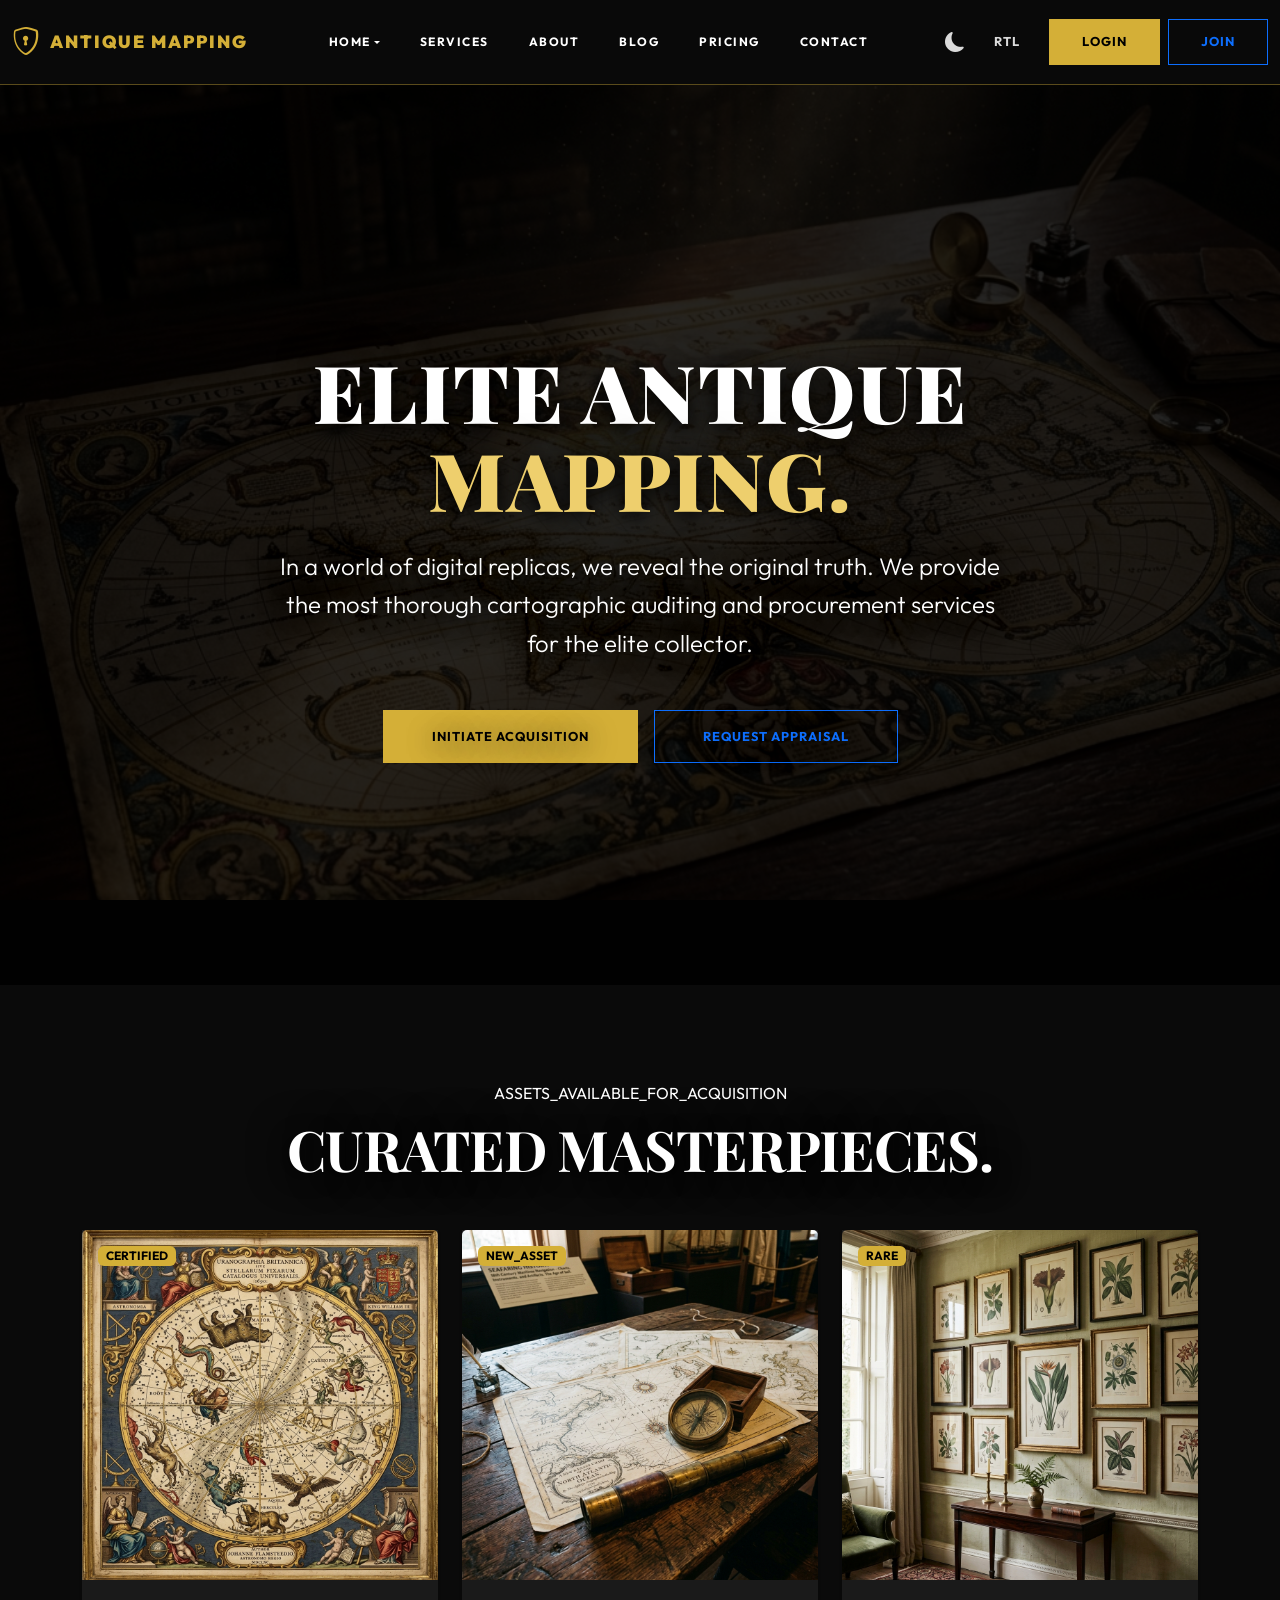
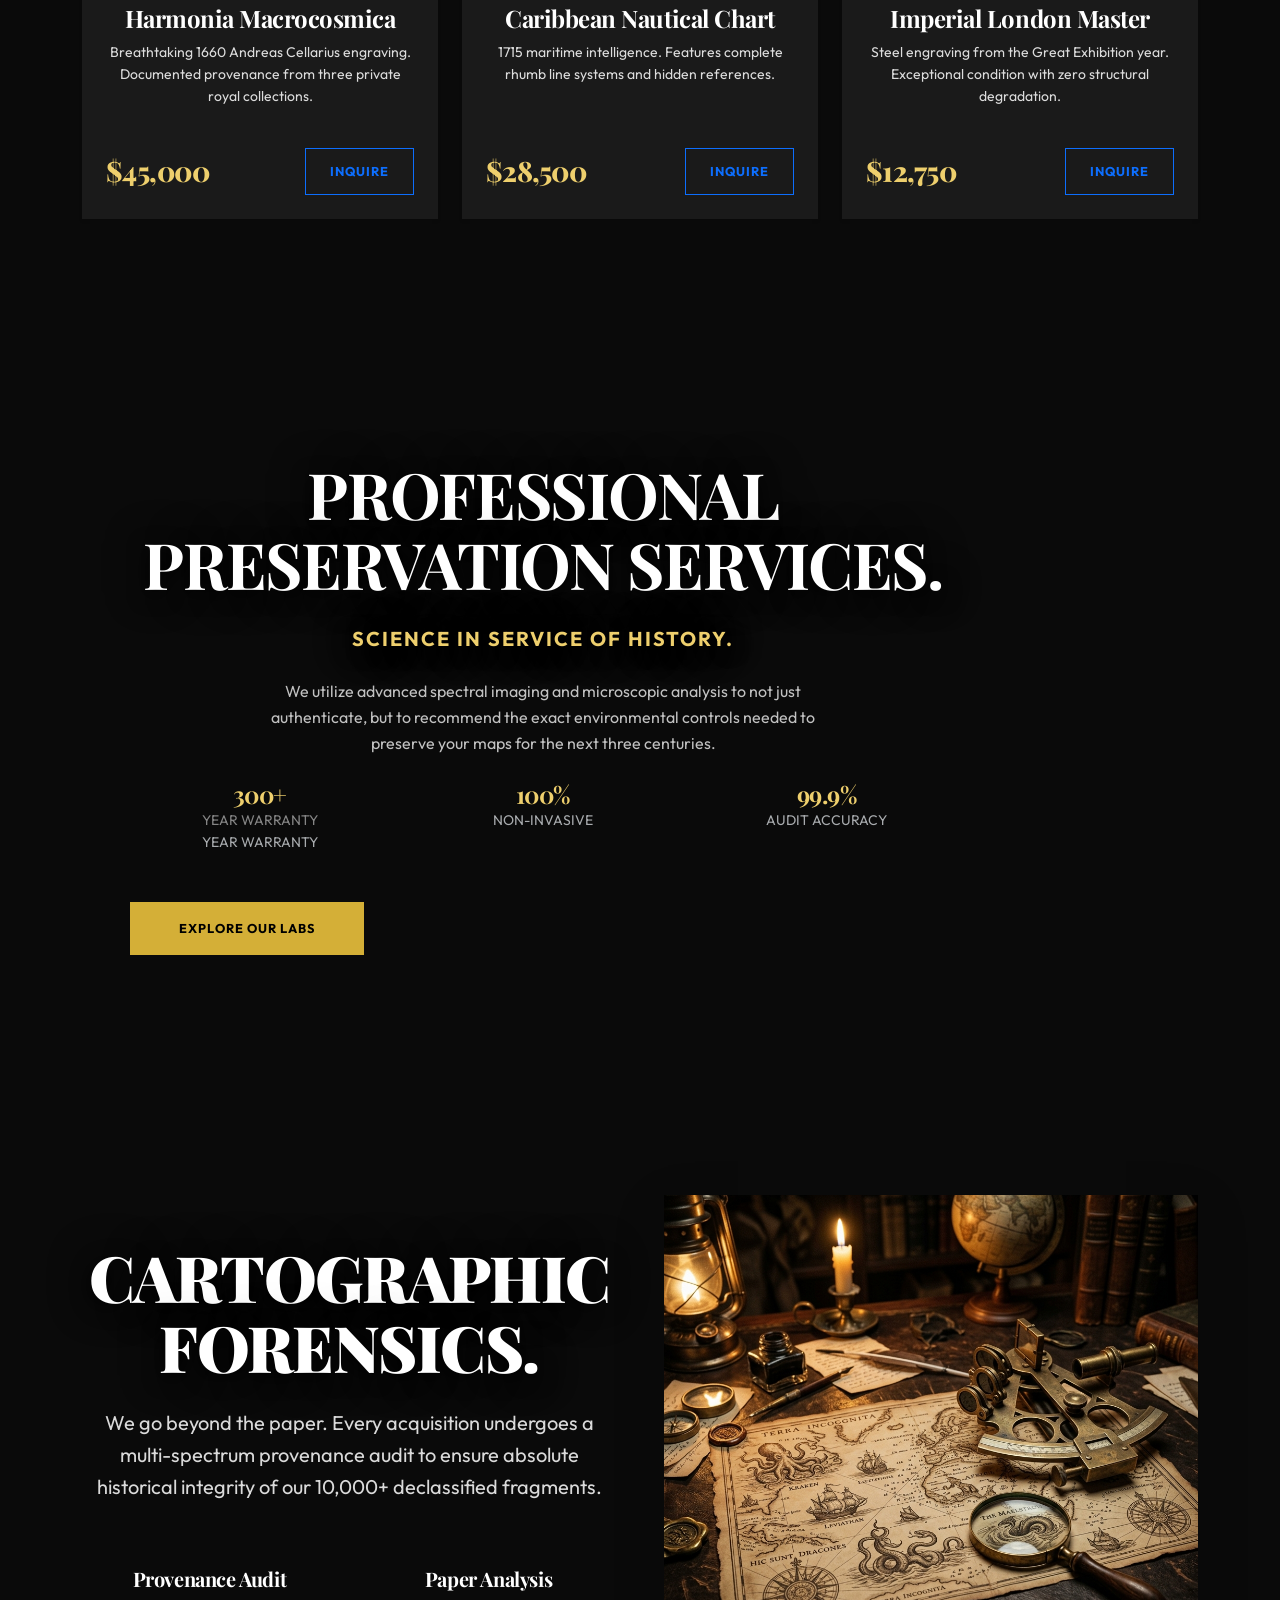
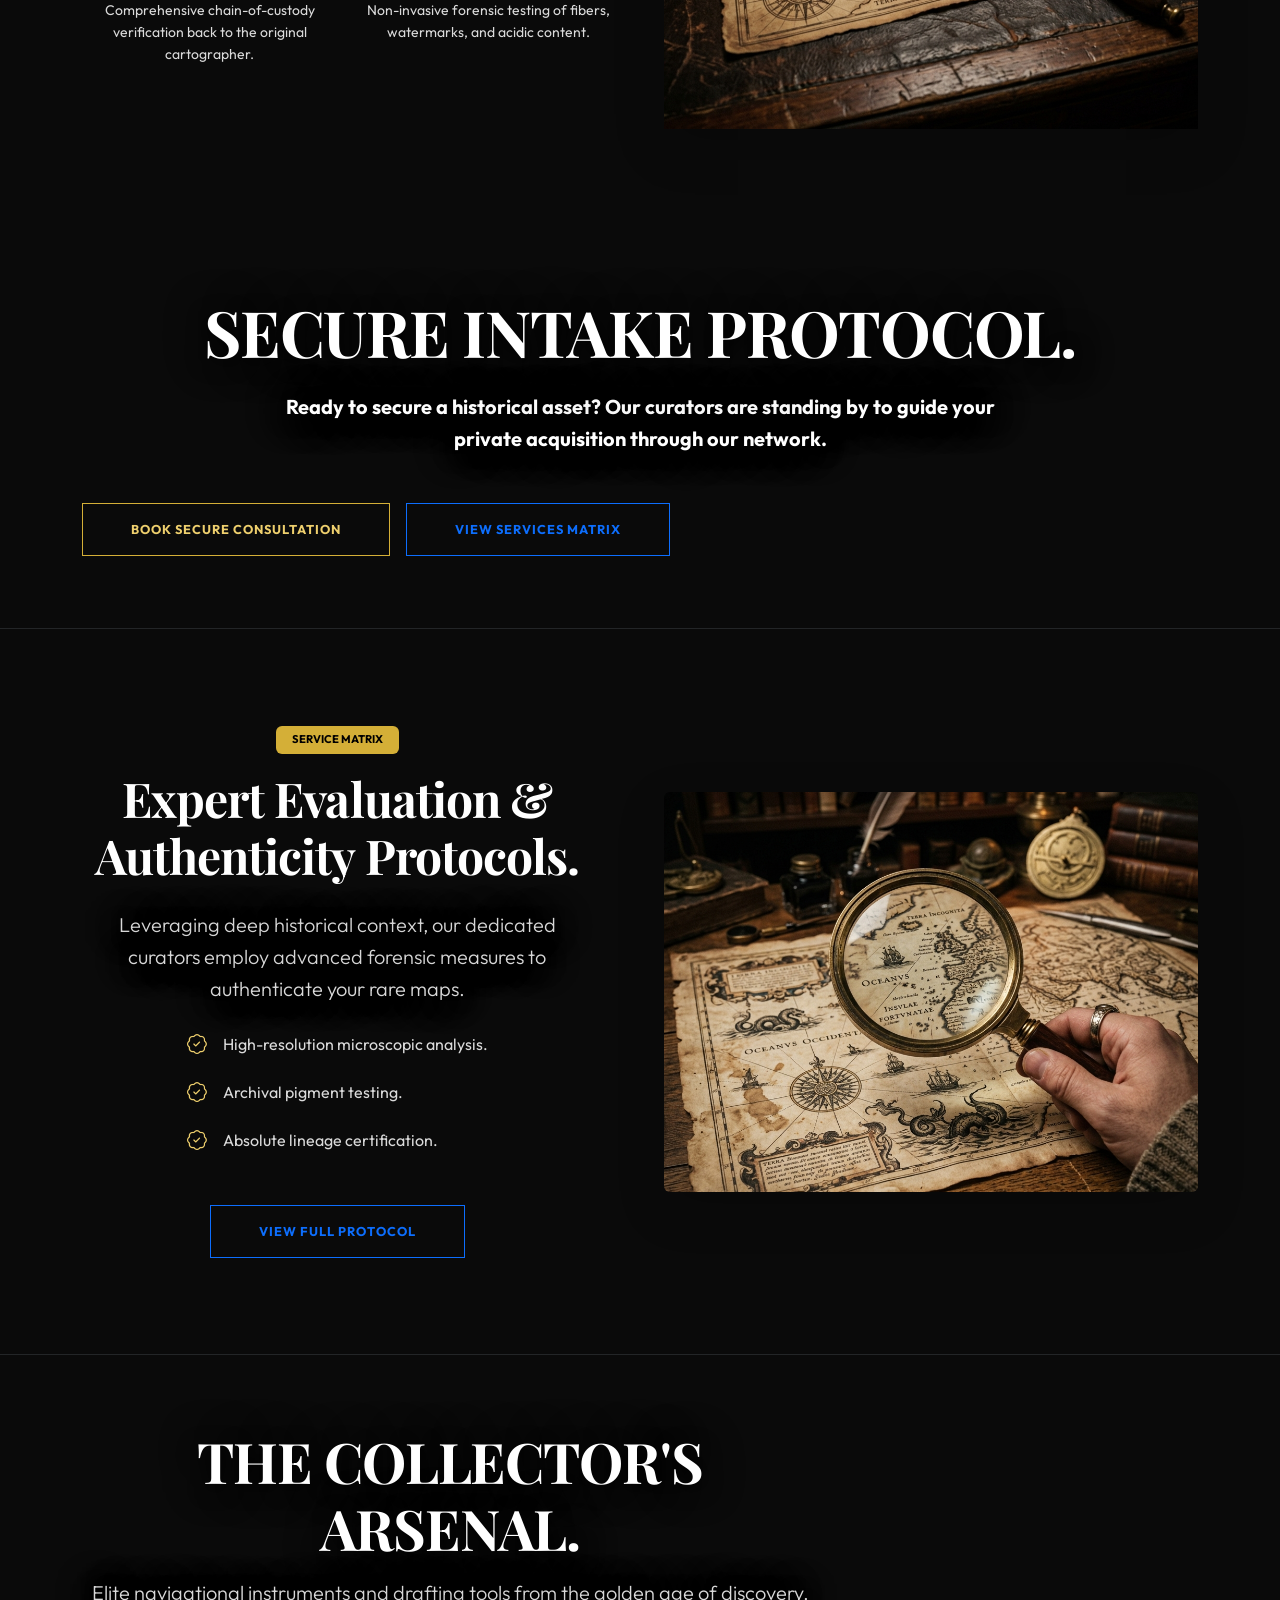
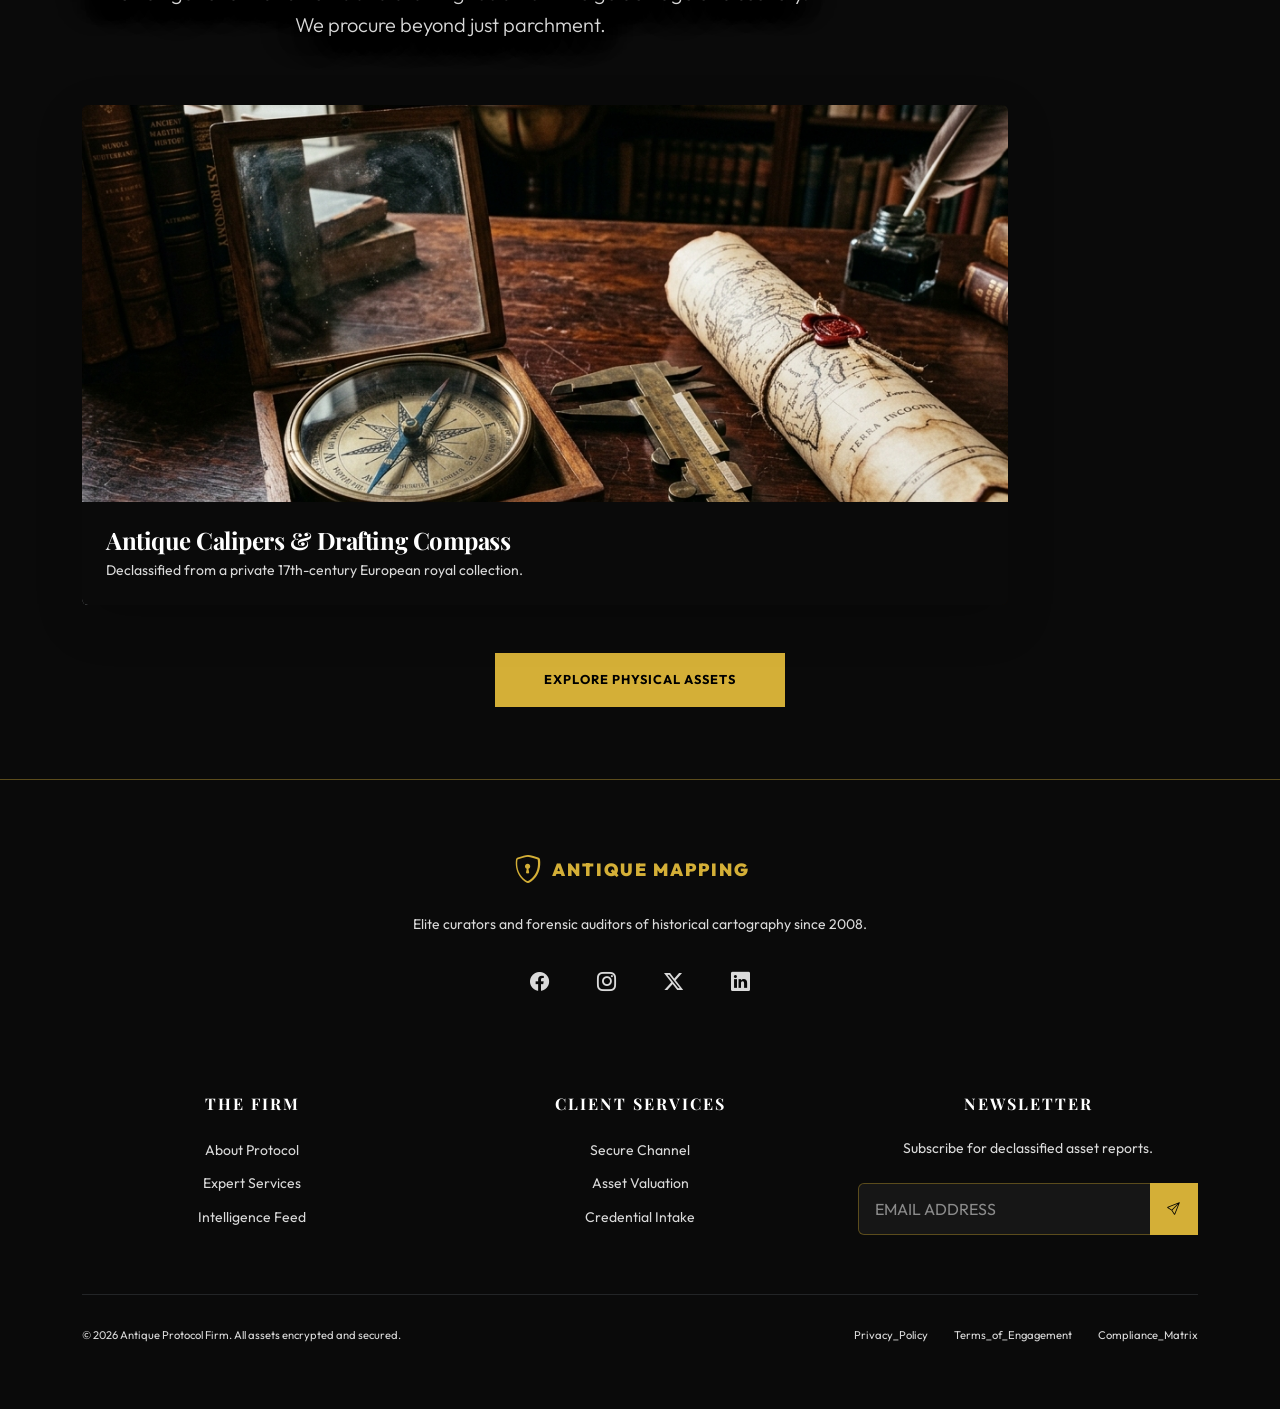
==== commit 12232d1e: "fix: Centering all buttons across all sections in Home 1 and Home 2 for complete layout symmetry" ====
--- a/index.html
+++ b/index.html
@@ -305,7 +305,7 @@
                         <img src="assets/images/historical_map_analysis.png" class="img-fluid rounded shadow-lg" alt="Historical Map Analysis" style="height: 400px; width: 100%; object-fit: cover;">
                     </div>
                     <div class="col-lg-6 order-lg-1">
-                        <div class="pe-lg-4 text-center text-lg-start">
+                        <div class="pe-lg-4 text-center text-center">
                             <span class="badge bg-primary mb-3 fs-tiny text-uppercase px-3 py-2">Service Matrix</span>
                             <h2 class="display-5 fw-bold mb-4 text-theme">Expert Evaluation & Authenticity Protocols.</h2>
                             <p class="lead text-secondary mb-4">Leveraging deep historical context, our dedicated curators employ advanced forensic measures to authenticate your rare maps.</p>
@@ -420,3 +420,4 @@
 
 
 
+
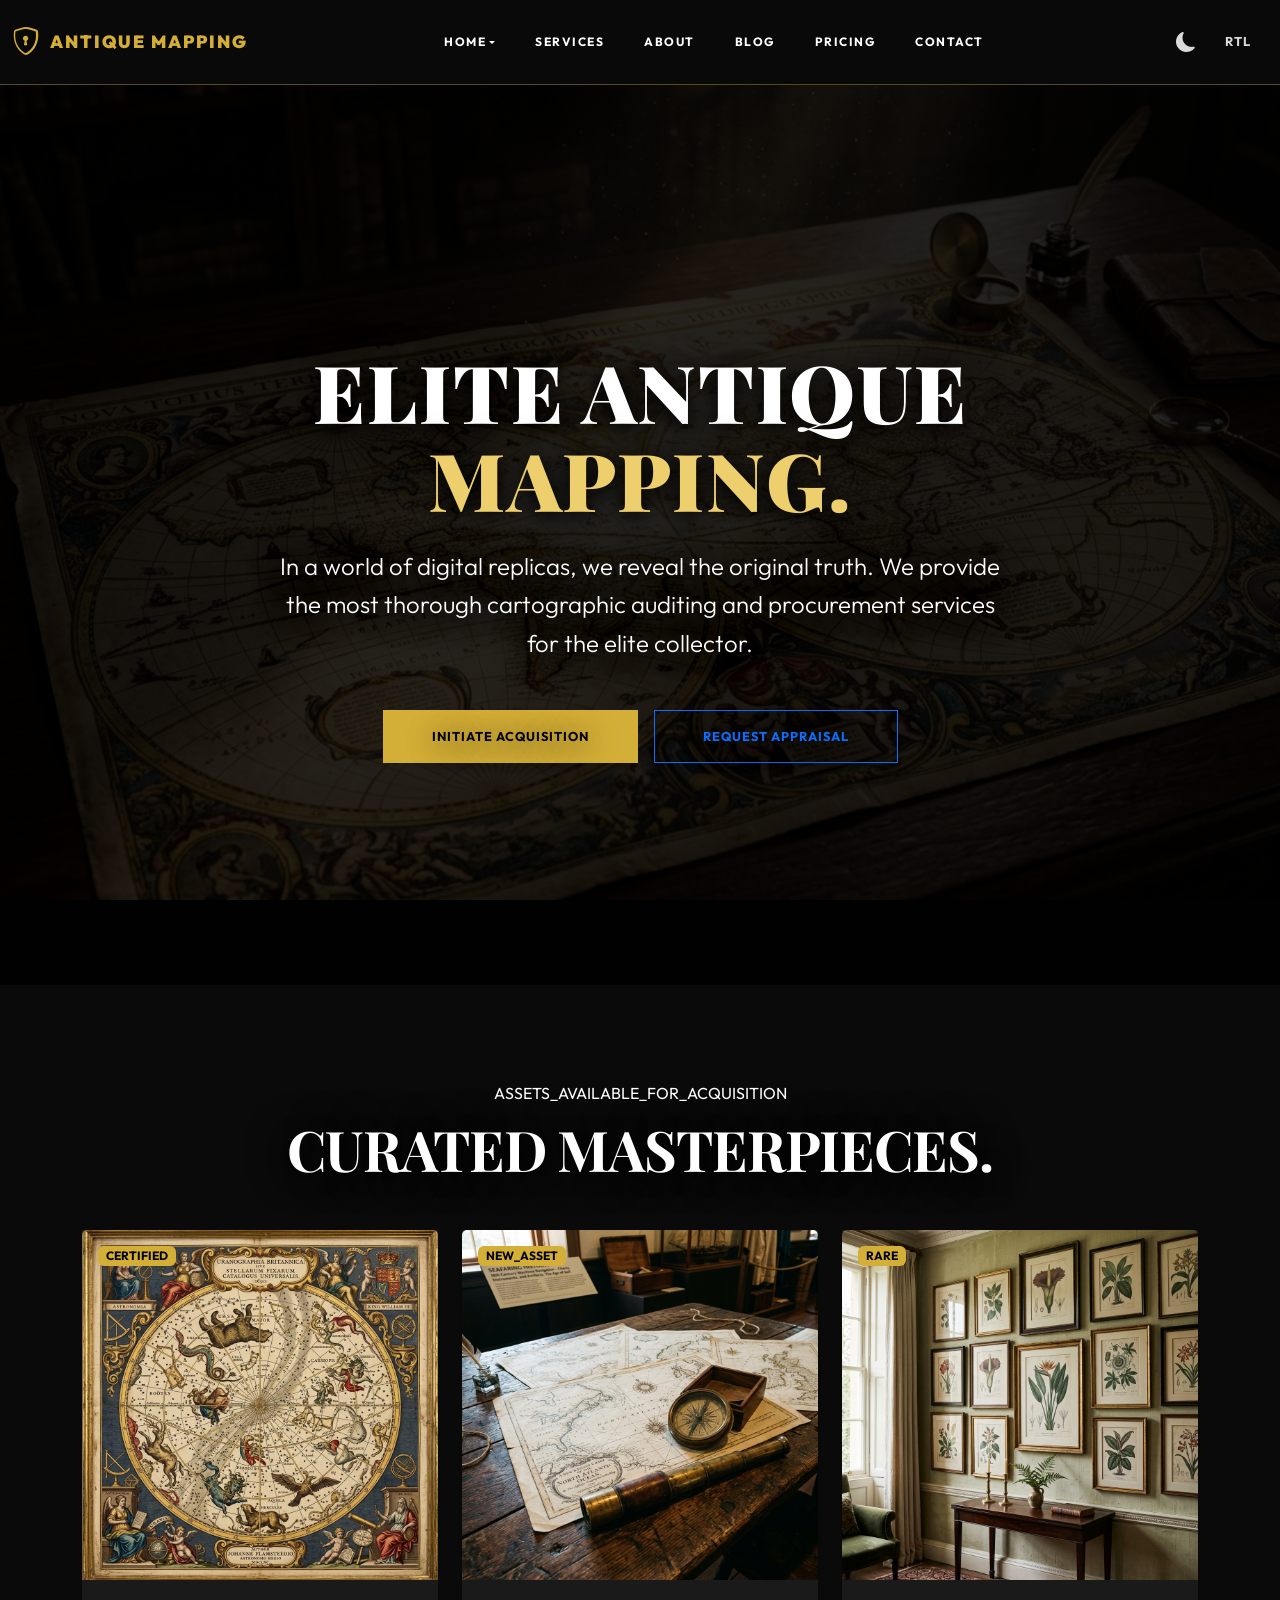
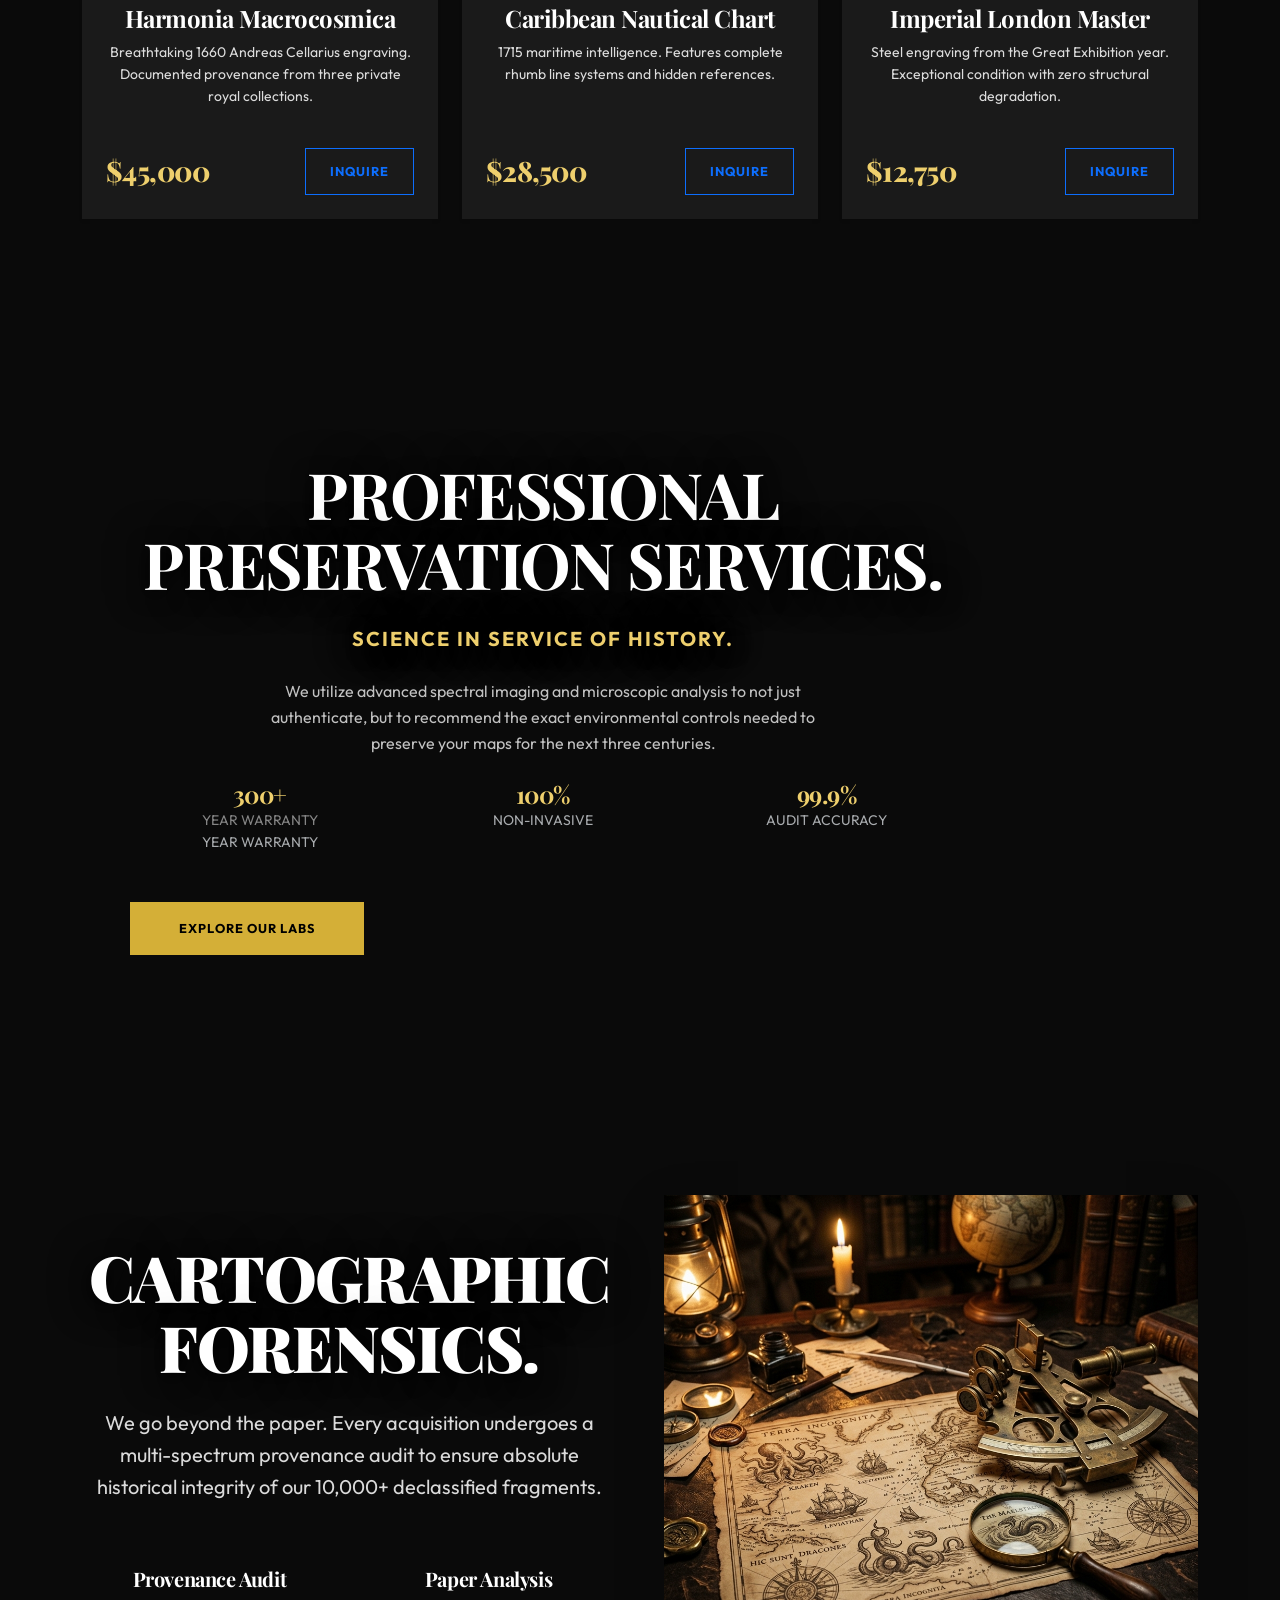
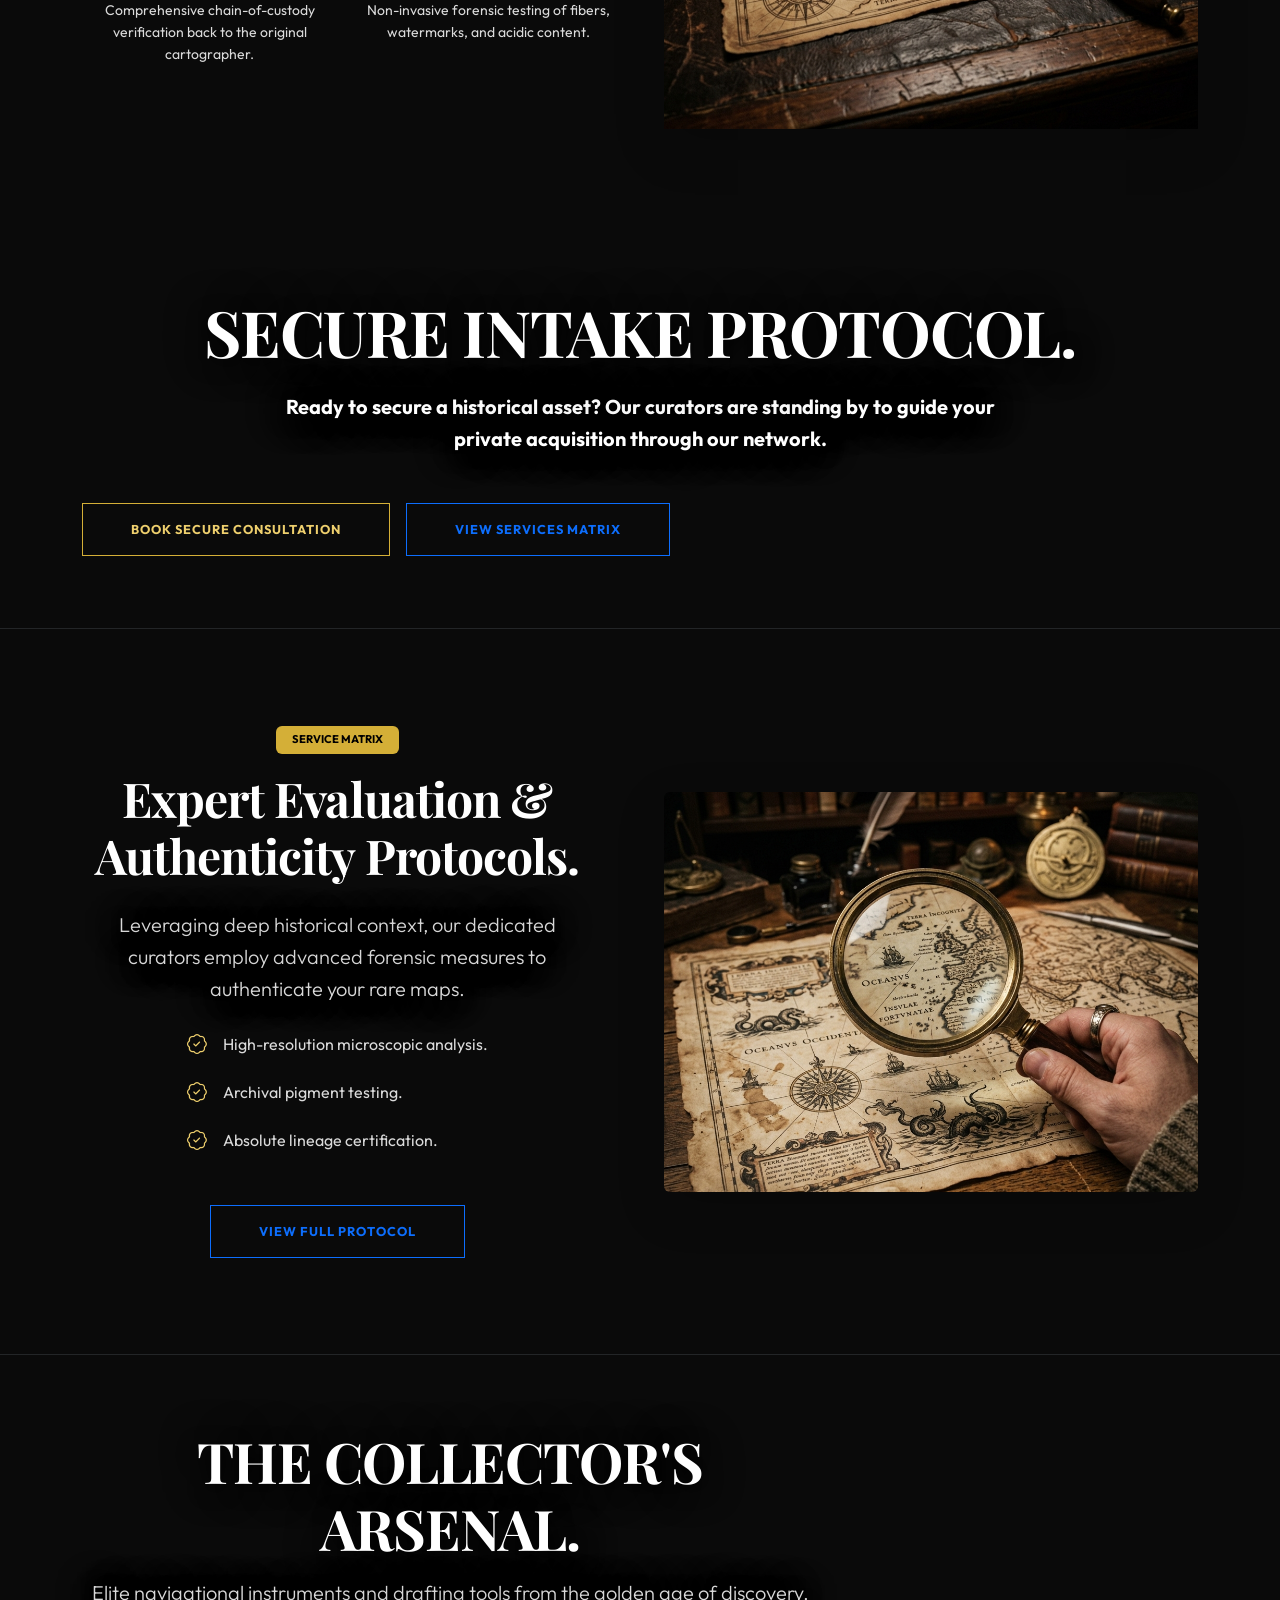
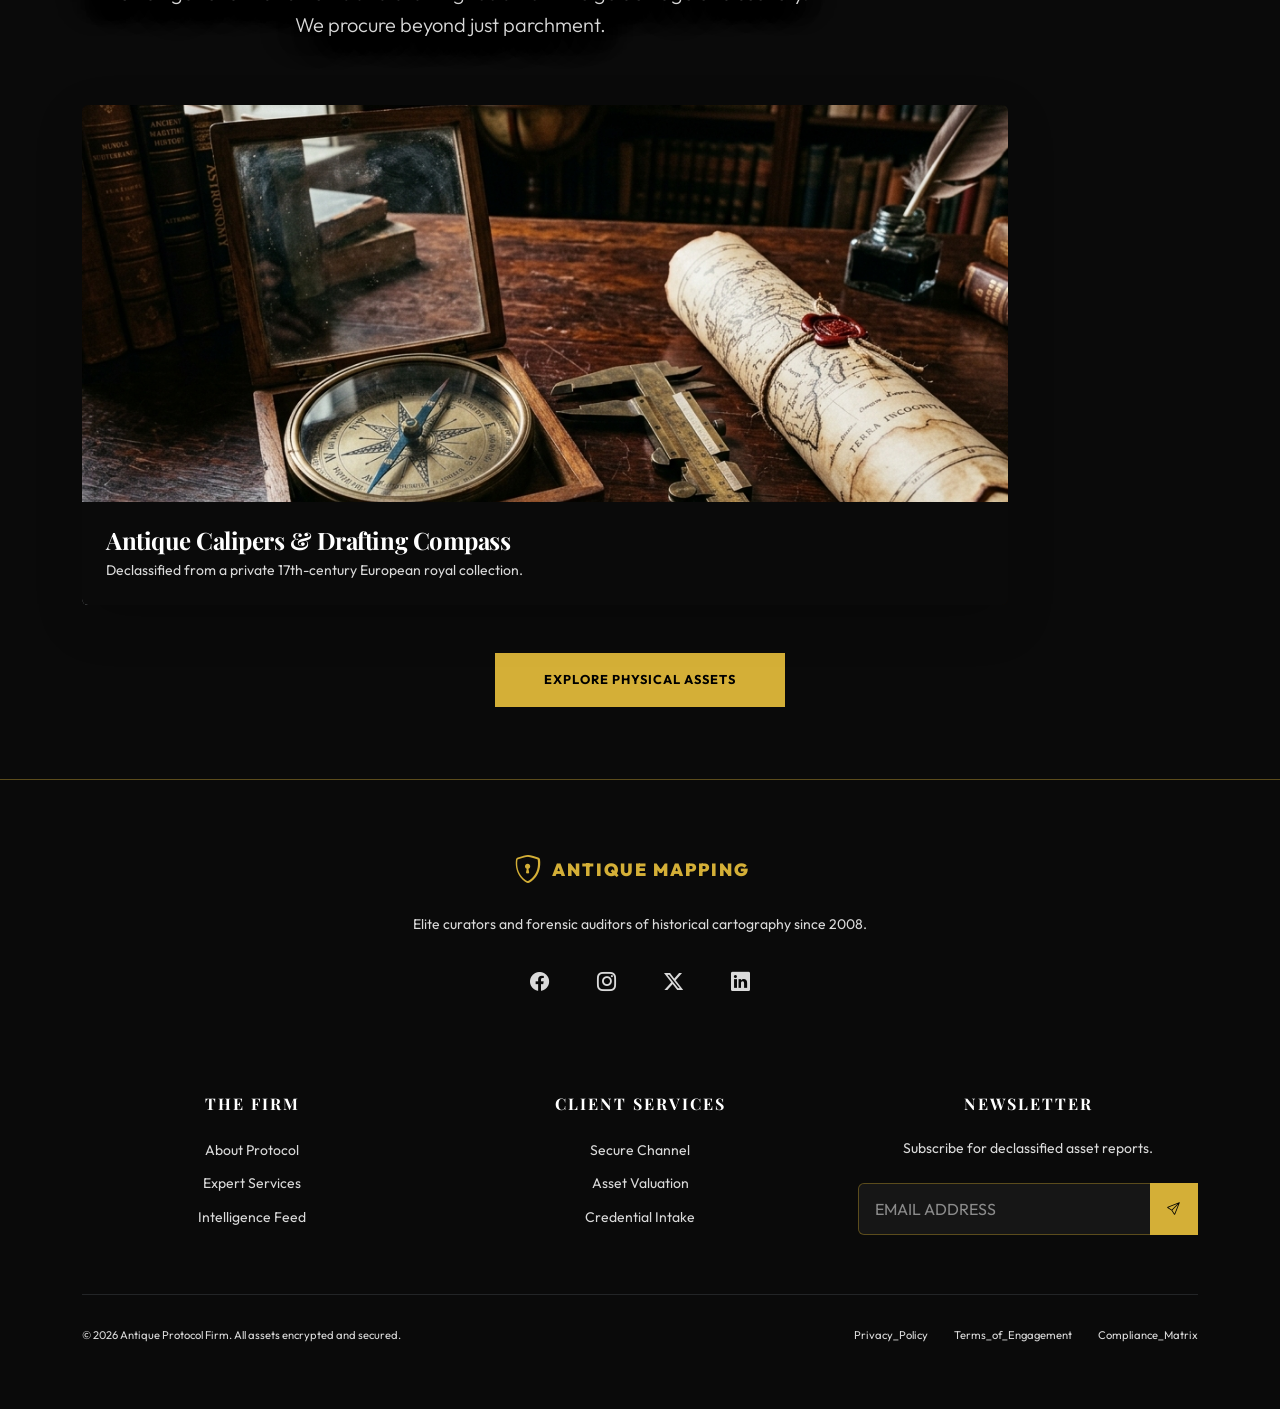
==== commit 9bae8dfa: "rem: Removed all Login and Join buttons from both the desktop navbar and mobile menu across all page" ====
--- a/index.html
+++ b/index.html
@@ -52,10 +52,7 @@
                         </button>
                     </div>
                     
-                    <div class="navbar-auth-buttons d-none d-lg-flex gap-2">
-                        <a href="login.html" class="btn btn-primary">Login</a>
-                        <a href="register.html" class="btn btn-outline-primary">Join</a>
-                    </div>
+                    
                     
                     <!-- Hamburger (Visible for screens <= 1199px) -->
                     <button class="navbar-toggler" type="button" data-bs-toggle="offcanvas"
@@ -127,11 +124,7 @@
                 </div>
             </div>
 
-            <!-- Mobile Auth Section (Consolidated here for mobile views) -->
-            <div class="mt-auto pt-4 border-top border-secondary border-opacity-25">
-                <a href="login.html" class="btn btn-primary w-100 mb-2">Login</a>
-                <a href="register.html" class="btn btn-outline-primary w-100">Join</a>
-            </div>
+            
         </div>
     </div>
 
@@ -421,3 +414,5 @@
 
 
 
+
+
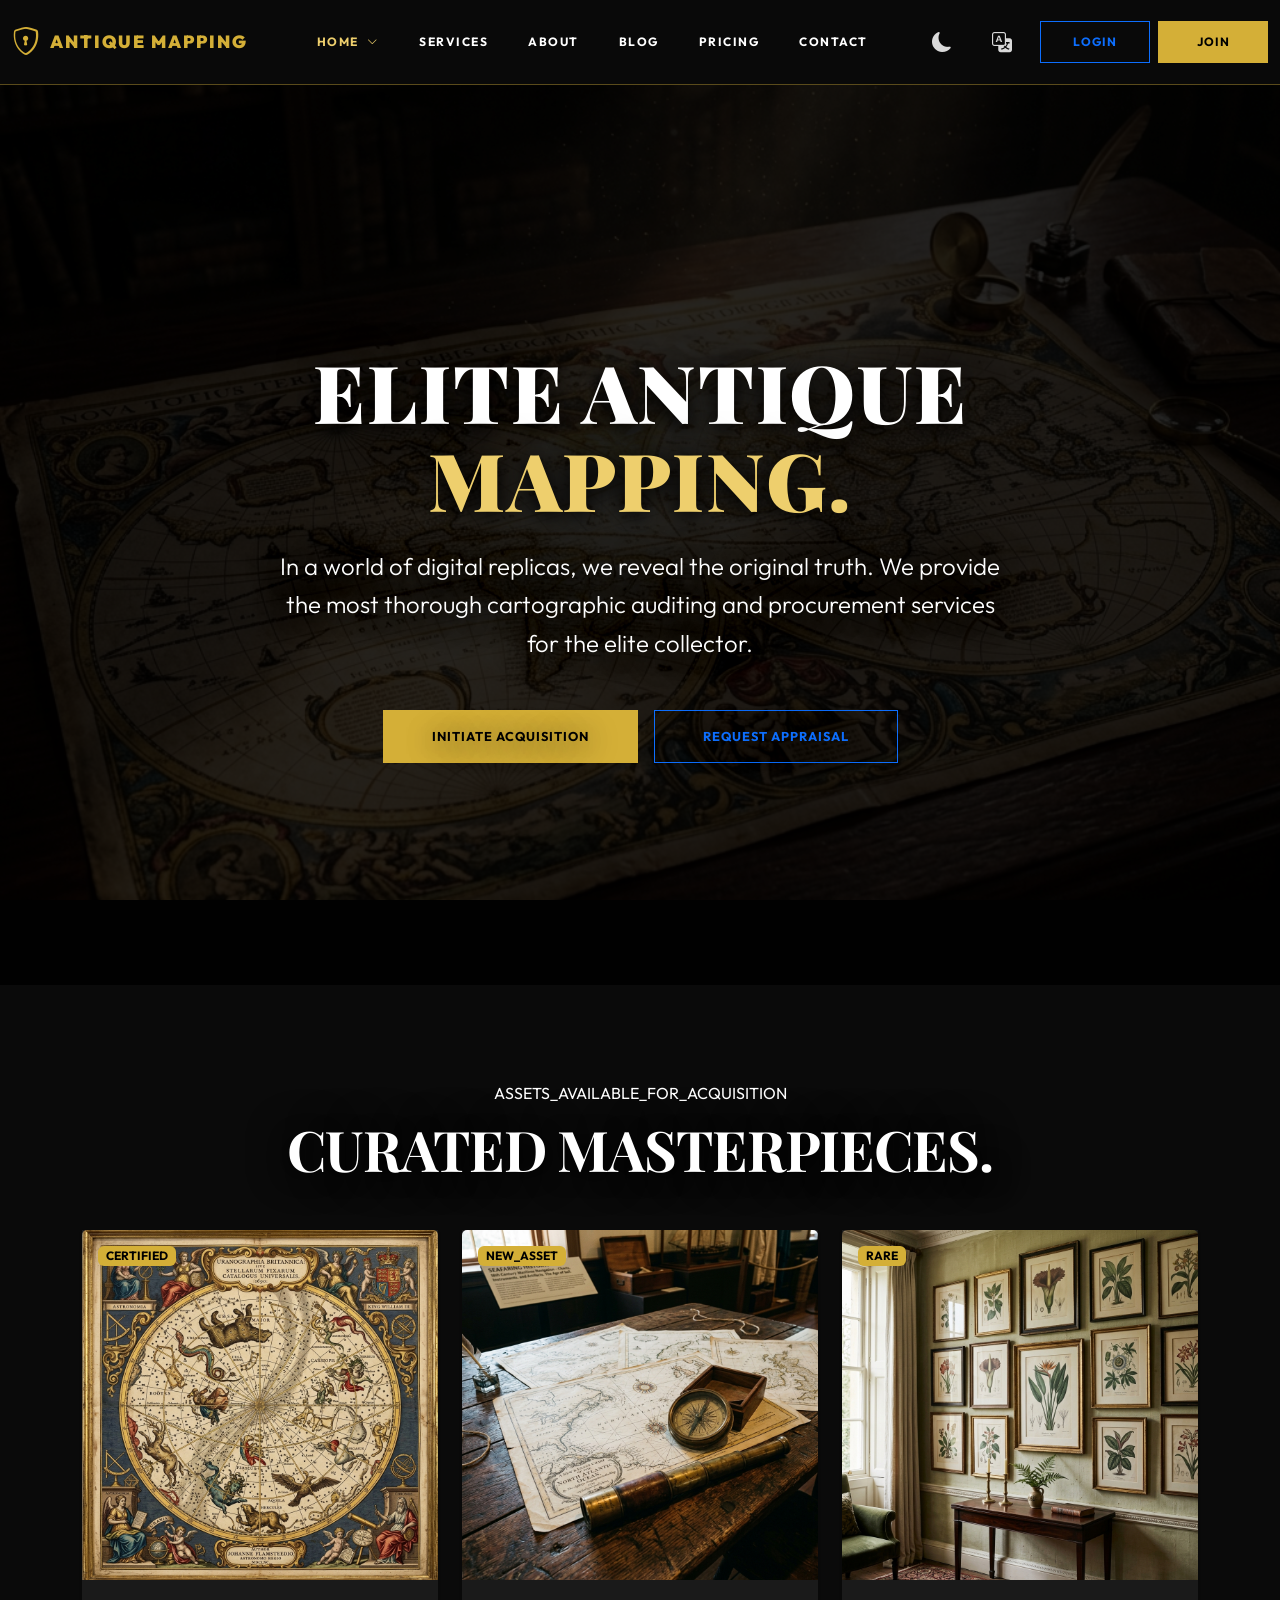
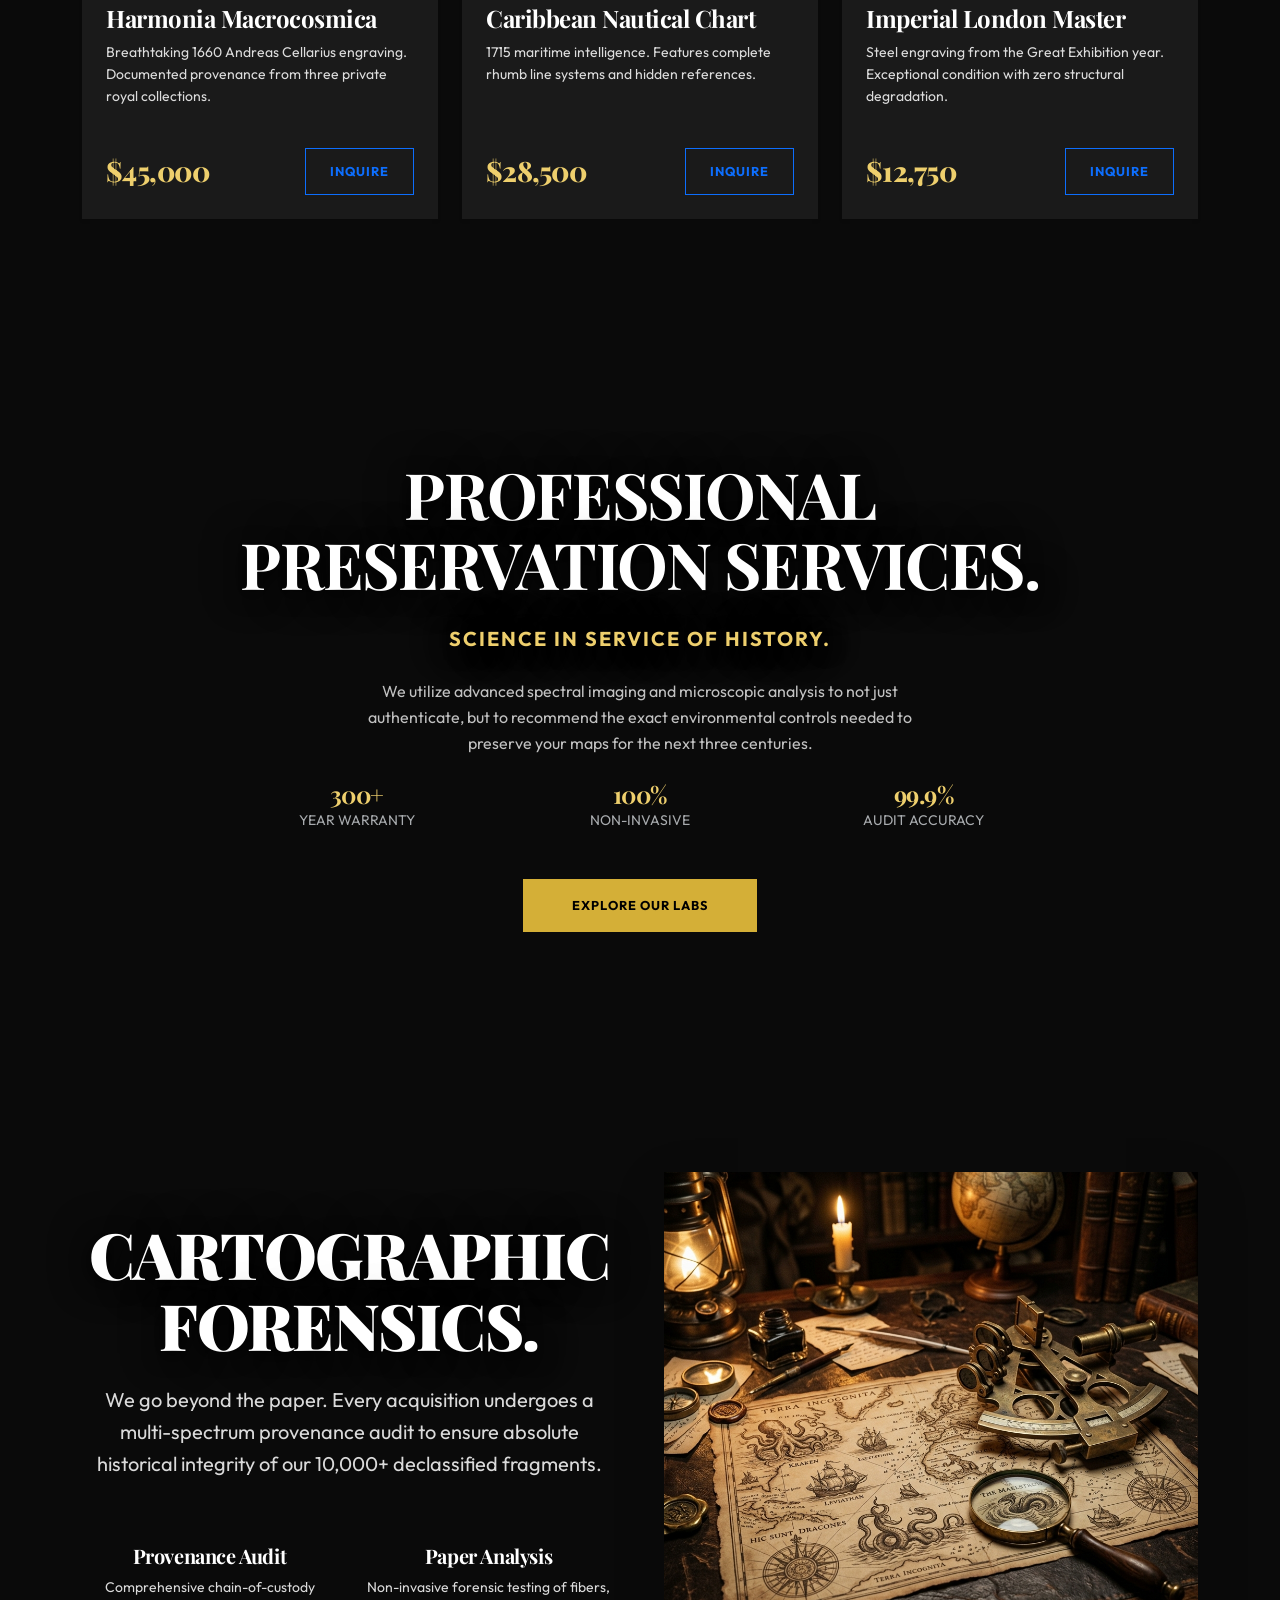
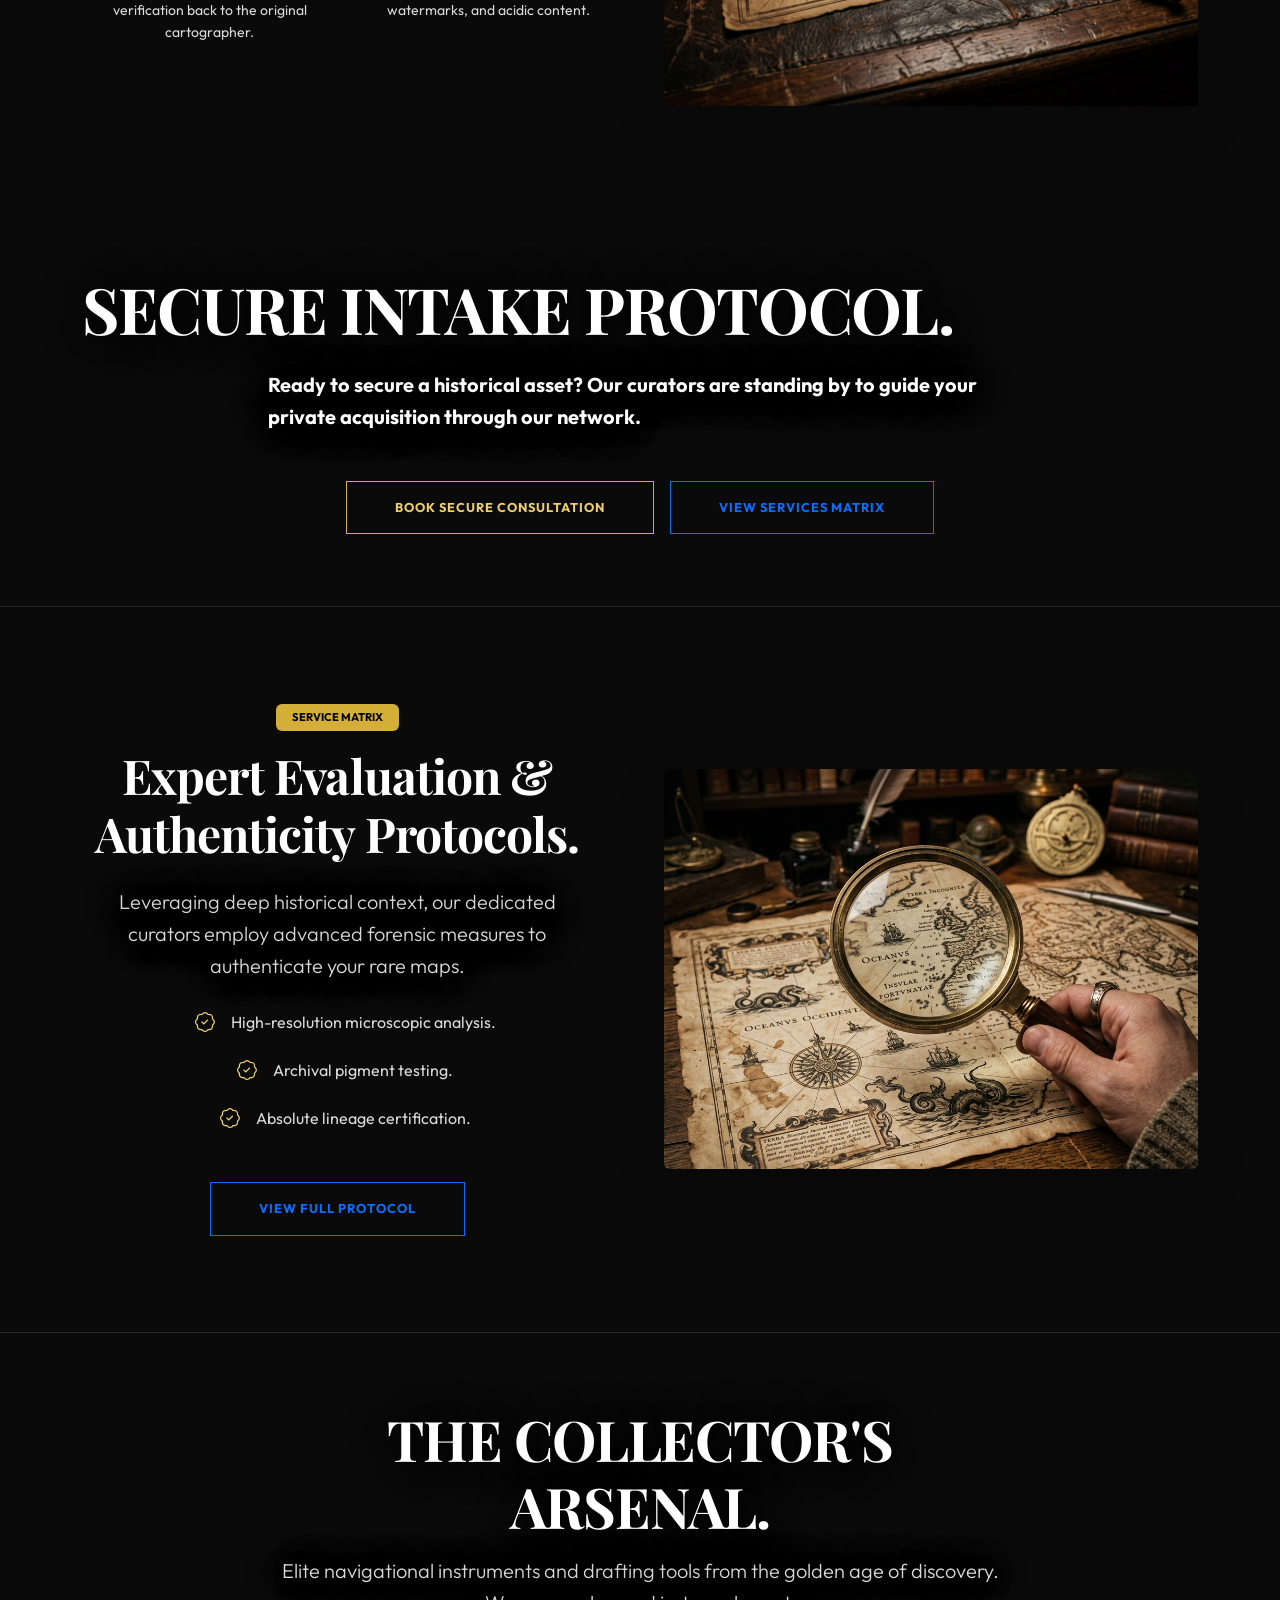
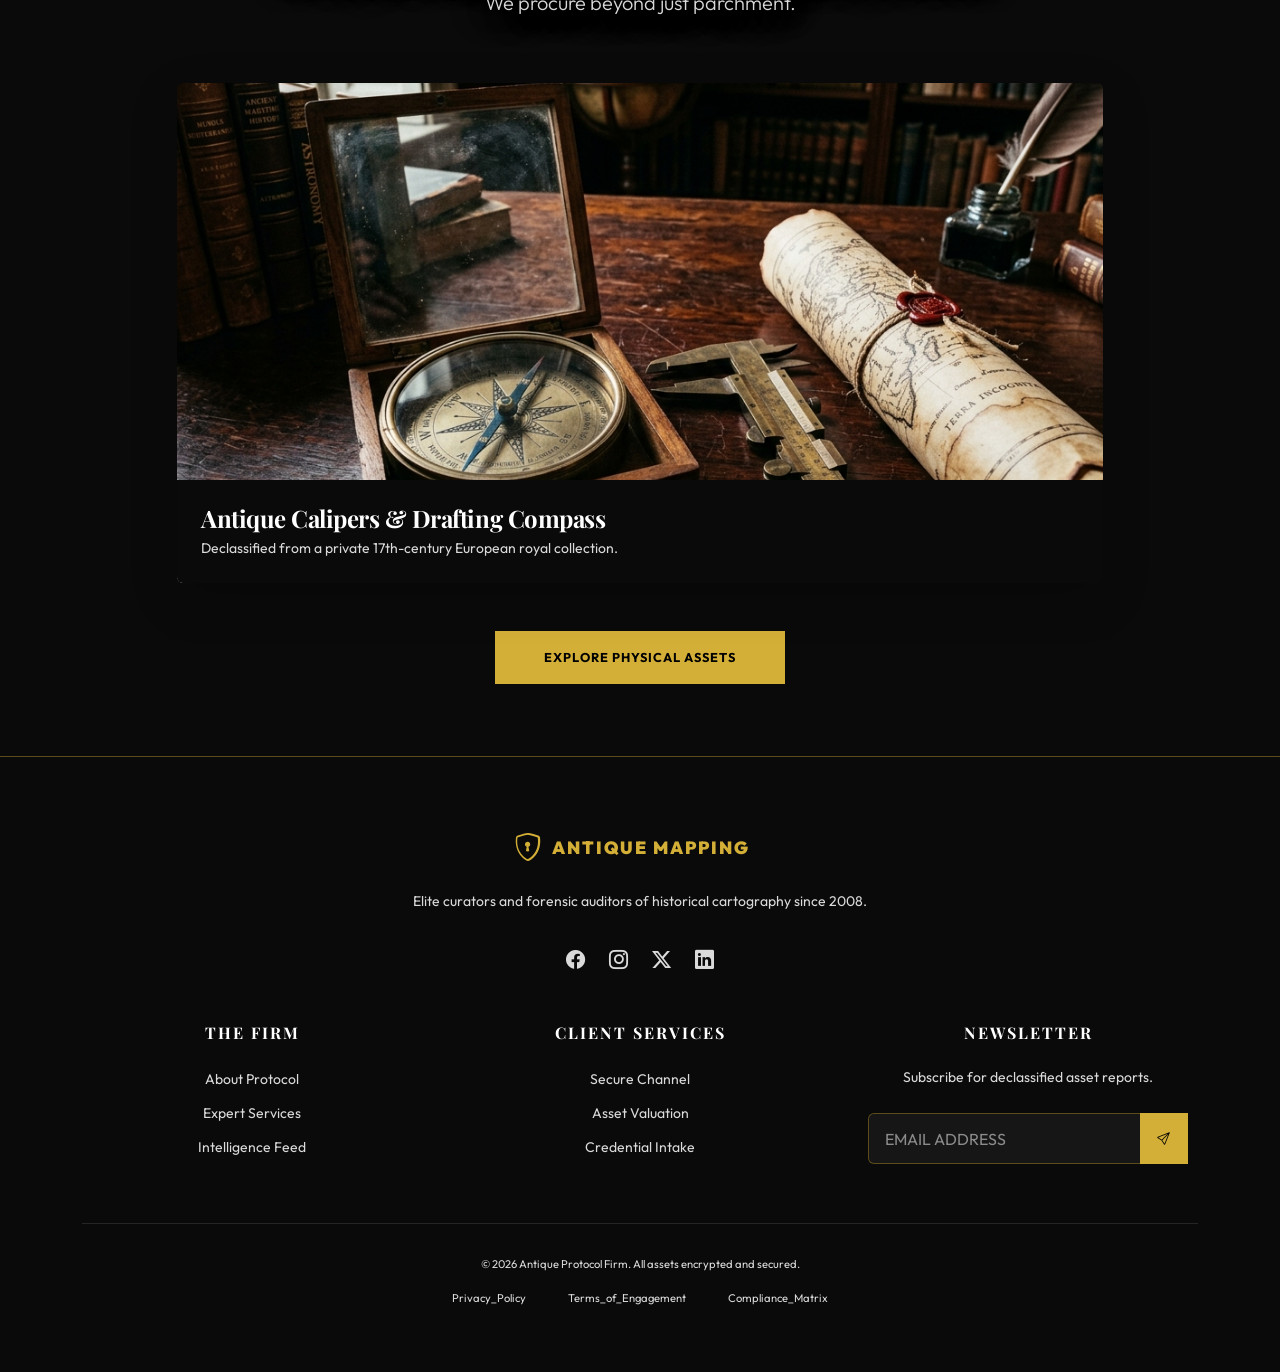
==== commit a9f48077: "Standardize navbar with HOME dropdown and uppercase links across all pages" ====
--- a/index.html
+++ b/index.html
@@ -1,4 +1,4 @@
-﻿<!DOCTYPE html>
+<!DOCTYPE html>
 <html lang="en" dir="ltr" data-bs-theme="dark">
 
 <head>
@@ -34,25 +34,28 @@
 <body>
     <!-- Header -->
     <header>
-        <nav class="navbar navbar-expand-lg fixed-top">
+        <nav class="navbar navbar-expand-xl fixed-top">
             <div class="container">
                 <a class="navbar-brand d-flex align-items-center" href="index.html">
                     <i class="bi bi-shield-lock me-2 fs-3"></i>
                     <span>Antique Mapping</span>
                 </a>
 
-                <div class="d-flex align-items-center order-lg-3">
-                    <!-- Toggles (Visible only on Large Desktop) -->
-                    <div class="d-none d-lg-flex align-items-center gap-2 me-2">
-                        <button class="btn btn-link text-decoration-none" onclick="toggleTheme()" type="button" aria-label="Toggle theme">
+                <div class="d-flex align-items-center order-xl-3">
+                    <!-- Desktop Toggles (Visible for XL screens) -->
+                    <div class="d-none d-xl-flex align-items-center gap-3 me-3">
+                        <button class="btn btn-link text-theme p-0" onclick="toggleTheme()" type="button" aria-label="Toggle theme">
                             <i class="bi bi-moon-fill fs-5" id="themeIcon"></i>
                         </button>
-                        <button class="btn btn-link text-decoration-none fw-bold" onclick="toggleRTL()" type="button" aria-label="Toggle RTL">
-                            <span id="rtlLabel">RTL</span>
+                        <button class="btn btn-link text-theme p-0" onclick="toggleRTL()" type="button" aria-label="Toggle RTL">
+                            <i class="bi bi-translate fs-5"></i>
                         </button>
                     </div>
-                    
-                    
+
+                    <div class="d-none d-xl-flex align-items-center gap-2 navbar-cta">
+                        <a href="login.html" class="btn btn-outline-primary">Login</a>
+                        <a href="register.html" class="btn btn-primary">Join</a>
+                    </div>
                     
                     <!-- Hamburger (Visible for screens <= 1199px) -->
                     <button class="navbar-toggler" type="button" data-bs-toggle="offcanvas"
@@ -65,7 +68,7 @@
                     <ul class="navbar-nav mx-auto">
                         <li class="nav-item dropdown">
                             <a class="nav-link dropdown-toggle" href="#" id="homeDropdown" role="button" data-bs-toggle="dropdown" aria-expanded="false">
-                                Home
+                                HOME <i class="bi bi-chevron-down ms-1 small"></i>
                             </a>
                             <ul class="dropdown-menu border-0 shadow-lg" aria-labelledby="homeDropdown">
                                 <li><a class="dropdown-item" href="index.html">Home 1</a></li>
@@ -95,7 +98,7 @@
             <ul class="nav flex-column mb-4 mt-4">
                 <li class="nav-item">
                     <a class="nav-link d-flex justify-content-between align-items-center" data-bs-toggle="collapse" href="#homeSubmenu" role="button" aria-expanded="false" aria-controls="homeSubmenu">
-                        Home <i class="bi bi-chevron-down"></i>
+                        HOME <i class="bi bi-chevron-down"></i>
                     </a>
                     <div class="collapse ps-3" id="homeSubmenu">
                         <ul class="nav flex-column">
@@ -111,15 +114,28 @@
                 <li class="nav-item"><a class="nav-link" href="contact.html">Contact</a></li>
             </ul>
 
-            <!-- Mobile Toggles -->
+            <!-- Mobile Auth Section -->
+            <div class="offcanvas-auth-section border-top border-secondary border-opacity-25 pt-4 mb-3">
+                <h6 class="text-uppercase small fw-bold text-secondary ls-2 mb-3">Account</h6>
+                <div class="d-flex flex-column gap-2 mb-3">
+                    <a href="login.html" class="btn btn-outline-secondary justify-content-start d-flex align-items-center gap-2">
+                        <i class="bi bi-person"></i> Login
+                    </a>
+                    <a href="register.html" class="btn btn-primary justify-content-start d-flex align-items-center gap-2">
+                        <i class="bi bi-person-plus text-black"></i> <span class="text-black">Join Network</span>
+                    </a>
+                </div>
+            </div>
+
+            <!-- Settings Toggles -->
             <div class="offcanvas-toggles border-top border-secondary border-opacity-25 pt-4 mb-4">
                 <h6 class="text-uppercase small fw-bold text-secondary ls-2 mb-3">Settings</h6>
                 <div class="d-flex gap-3">
-                    <button class="btn btn-outline-secondary flex-grow-1 d-flex align-items-center justify-content-start gap-2" onclick="toggleTheme()" type="button">
-                        <i class="bi bi-moon-fill" id="themeIcon"></i> Theme
+                    <button class="btn btn-outline-secondary d-flex align-items-center justify-content-center" style="width: 44px; height: 44px;" onclick="toggleTheme()" type="button" aria-label="Toggle theme">
+                        <i class="bi bi-moon-fill fs-5" id="themeIcon"></i>
                     </button>
-                    <button class="btn btn-outline-secondary flex-grow-1 d-flex align-items-center justify-content-start gap-2" onclick="toggleRTL()" type="button">
-                        <i class="bi bi-translate"></i> <span id="rtlLabel">RTL</span>
+                    <button class="btn btn-outline-secondary d-flex align-items-center justify-content-center" style="width: 44px; height: 44px;" onclick="toggleRTL()" type="button" aria-label="Toggle RTL">
+                        <i class="bi bi-translate fs-5"></i>
                     </button>
                 </div>
             </div>
@@ -127,22 +143,20 @@
             
         </div>
     </div>
-
-</div>
 
     <main style="padding-top: 85px;">
         <!-- Hero Section -->
         <section class="hero d-flex align-items-center"
             style="background-image: url('assets/images/hero_antique_mapping_jpg_1774984078497.jpg'); background-size: cover; background-position: center;">
             <div class="container hero-content py-5">
-                <div class="row responsive-center">
+                <div class="row justify-content-center text-center">
                     <div class="col-lg-8">
                         <h1 class="display-1 text-theme text-uppercase ls-2 mb-4">Elite Antique <br><span
                                 class="text-gradient">mapping.</span></h1>
                         <p class="lead text-theme mb-5 fs-4">In a world of digital replicas,
                             we reveal the original truth. We provide the most thorough cartographic auditing and
                             procurement services for the elite collector.</p>
-                        <div class="d-flex flex-column flex-md-row justify-content-center align-items-center gap-3 mt-4 justify-content-start align-items-center">
+                        <div class="d-flex flex-column flex-md-row justify-content-center align-items-center gap-3 mt-4">
                             <a href="services.html" class="btn btn-primary px-5 py-3">Initiate Acquisition</a>
                             <a href="contact.html" class="btn btn-outline-primary px-5 py-3">Request Appraisal</a>
                         </div>
@@ -219,17 +233,16 @@
         <!-- Professional Preservation Services -->
         <section class="py-5 bg-black text-theme">
             <div class="container py-lg-5">
-                <div class="row justify-content-start g-5">
+                <div class="row justify-content-center g-5 text-center">
                     <div class="col-lg-10">
                         <div class="p-lg-5 text-center my-auto">
                             <h2 class="display-3 fw-bold mb-4">Professional Preservation Services.</h2>
                             <p class="lead mb-4 fw-bold text-primary text-uppercase ls-2">Science in service of history.</p>
                             <p class="mb-4 opacity-75 col-lg-8 mx-auto">We utilize advanced spectral imaging and microscopic analysis to not just authenticate, but to recommend the exact environmental controls needed to preserve your maps for the next three centuries.</p>
                             
-                            <div class="row g-4 mb-5 justify-content-start">
+                            <div class="row g-4 mb-5 justify-content-center">
                                 <div class="col-sm-4 px-2">
                                     <h4 class="fw-bold mb-0 text-primary">300+</h4>
-                                    <p class="small text-uppercase opacity-50 mb-0">Year Warranty</p>
                                     <p class="small text-uppercase text-body-secondary mb-0">Year Warranty</p>
                                 </div>
                                 <div class="col-sm-4 px-2">
@@ -242,7 +255,7 @@
                                 </div>
                             </div>
 
-                            <div class="d-flex gap-3 justify-content-start">
+                            <div class="d-flex gap-3 justify-content-center">
                                 <a href="services.html" class="btn btn-primary px-5 py-3 btn-hover-accent">Explore Our Labs</a>
                             </div>
                         </div>
@@ -254,13 +267,13 @@
         <!-- The Forensic Matrix & Archive -->
         <section class="py-5 bg-dark">
             <div class="container py-lg-5">
-                <div class="row g-5 align-items-center">
+                <div class="row g-5 align-items-center text-center justify-content-center">
                     <div class="col-lg-6">
                         <div class="matrix-border text-center">
                             <h2 class="display-3 mb-4">Cartographic <br>Forensics.</h2>
                             <p class="text-secondary mb-5 fs-5">We go beyond the paper. Every acquisition undergoes a multi-spectrum provenance audit to ensure absolute historical integrity of our 10,000+ declassified fragments.</p>
 
-                            <div class="row g-4 pt-3 justify-content-start">
+                            <div class="row g-4 pt-3 justify-content-center">
                                 <div class="col-sm-6">
                                     <h5 class="fw-bold mb-2">Provenance Audit</h5>
                                     <p class="text-secondary small">Comprehensive chain-of-custody verification back to the original cartographer.</p>
@@ -281,10 +294,10 @@
 
         <!-- Secure Protocol (Call to Action) -->
         <section class="py-5 bg-theme text-theme">
-            <div class="container py-lg-4 text-center">
+            <div class="container py-lg-4">
                 <h2 class="display-3 fw-bold mb-4 text-theme">Secure Intake Protocol.</h2>
                 <p class="lead mb-5 col-lg-8 mx-auto fw-bold text-theme">Ready to secure a historical asset? Our curators are standing by to guide your private acquisition through our network.</p>
-                <div class="d-flex flex-column flex-sm-row gap-3 justify-content-start align-items-center">
+                 <div class="d-flex flex-column flex-sm-row gap-3 justify-content-center align-items-center">
                     <a href="contact.html" class="btn btn-dark px-5 py-3">Book Secure Consultation</a>
                     <a href="pricing.html" class="btn btn-outline-primary px-5 py-3">View Services Matrix</a>
                 </div>
@@ -298,16 +311,19 @@
                         <img src="assets/images/historical_map_analysis.png" class="img-fluid rounded shadow-lg" alt="Historical Map Analysis" style="height: 400px; width: 100%; object-fit: cover;">
                     </div>
                     <div class="col-lg-6 order-lg-1">
-                        <div class="pe-lg-4 text-center text-center">
+                        <div class="pe-lg-4 text-center">
                             <span class="badge bg-primary mb-3 fs-tiny text-uppercase px-3 py-2">Service Matrix</span>
                             <h2 class="display-5 fw-bold mb-4 text-theme">Expert Evaluation & Authenticity Protocols.</h2>
                             <p class="lead text-secondary mb-4">Leveraging deep historical context, our dedicated curators employ advanced forensic measures to authenticate your rare maps.</p>
-                            <ul class="list-unstyled text-secondary mb-5 d-inline-block text-start">
-                                <li class="mb-3 d-flex align-items-center justify-content-start"><i class="bi bi-patch-check text-primary me-3 fs-5"></i> High-resolution microscopic analysis.</li>
-                                <li class="mb-3 d-flex align-items-center justify-content-start"><i class="bi bi-patch-check text-primary me-3 fs-5"></i> Archival pigment testing.</li>
-                                <li class="d-flex align-items-center justify-content-start"><i class="bi bi-patch-check text-primary me-3 fs-5"></i> Absolute lineage certification.</li>
+                            <ul class="list-unstyled text-secondary mb-5 ms-md-3 d-inline-block">
+                                <li class="mb-3 d-flex align-items-center justify-content-center"><i class="bi bi-patch-check text-primary me-3 fs-5"></i> High-resolution microscopic analysis.</li>
+                                <li class="mb-3 d-flex align-items-center justify-content-center"><i class="bi bi-patch-check text-primary me-3 fs-5"></i> Archival pigment testing.</li>
+                                <li class="d-flex align-items-center justify-content-center"><i class="bi bi-patch-check text-primary me-3 fs-5"></i> Absolute lineage certification.</li>
                             </ul>
-                            <a href="services.html" class="btn btn-outline-primary px-5 py-3">View Full Protocol</a>
+                            <div class="d-block">
+                                <a href="services.html" class="btn btn-outline-primary px-5 py-3">View Full Protocol</a>
+                            </div>
+                            </div>
                         </div>
                     </div>
                 </div>
@@ -317,13 +333,13 @@
         <!-- The Vault Section -->
         <section class="py-5 bg-black py-lg-5 border-top border-secondary border-opacity-25">
             <div class="container py-lg-4 text-center">
-                <div class="row justify-content-start mb-5">
+                <div class="row justify-content-center mb-5 text-center">
                     <div class="col-lg-8">
                         <h2 class="display-4 fw-bold text-uppercase text-theme">The Collector's Arsenal.</h2>
                         <p class="lead text-secondary mt-3">Elite navigational instruments and drafting tools from the golden age of discovery. We procure beyond just parchment.</p>
                     </div>
                 </div>
-                <div class="row justify-content-start">
+                <div class="row justify-content-center">
                     <div class="col-lg-10">
                         <div class="position-relative overflow-hidden rounded shadow-lg">
                             <img src="assets/images/antique_cartography_tools.png" class="img-fluid w-100 transition-smooth hover-zoom" alt="Cartography Tools" style="height: 500px; object-fit: cover;">
@@ -344,21 +360,24 @@
     <!-- Footer -->
     <footer class="mt-auto py-5">
         <div class="container">
-            <div class="row g-5 mb-5">
-                <div class="col-lg-12 text-center mb-5">
+            <div class="row g-5 mb-5 justify-content-center text-center">
+                <!-- Branding and Social -->
+                <div class="col-12">
                     <a class="navbar-brand d-inline-flex align-items-center mb-4" href="index.html">
                         <i class="bi bi-shield-lock me-2 fs-3 text-primary"></i>
                         <span class="text-theme">Antique Mapping</span>
                     </a>
-                    <p class="text-secondary small mb-4">Elite curators and forensic auditors of historical cartography since 2008.</p>
-                    <div class="d-flex footer-social-icons pt-2 justify-content-start">
-                        <a href="#" class="me-4"><i class="bi bi-facebook"></i></a>
-                        <a href="#" class="me-4"><i class="bi bi-instagram"></i></a>
-                        <a href="#" class="me-4"><i class="bi bi-twitter-x"></i></a>
+                    <p class="text-secondary small mb-4 mx-auto" style="max-width: 600px;">Elite curators and forensic auditors of historical cartography since 2008.</p>
+                    <div class="d-flex footer-social-icons pt-2 justify-content-center">
+                        <a href="#"><i class="bi bi-facebook"></i></a>
+                        <a href="#"><i class="bi bi-instagram"></i></a>
+                        <a href="#"><i class="bi bi-twitter-x"></i></a>
                         <a href="#"><i class="bi bi-linkedin"></i></a>
                     </div>
                 </div>
-                <div class="col-md-4 text-center">
+
+                <!-- Firm Section -->
+                <div class="col-12 col-md-4 mb-4 mb-md-0">
                     <h6 class="mb-4 fw-bold text-uppercase text-theme ls-2">The Firm</h6>
                     <ul class="list-unstyled">
                         <li class="mb-2"><a href="about.html" class="text-secondary small text-decoration-none transition-smooth link-hover">About Protocol</a></li>
@@ -366,7 +385,9 @@
                         <li class="mb-2"><a href="blog.html" class="text-secondary small text-decoration-none transition-smooth link-hover">Intelligence Feed</a></li>
                     </ul>
                 </div>
-                <div class="col-md-4 text-center">
+
+                <!-- Client Services Section -->
+                <div class="col-12 col-md-4 mb-4 mb-md-0">
                     <h6 class="mb-4 fw-bold text-uppercase text-theme ls-2">Client Services</h6>
                     <ul class="list-unstyled">
                         <li class="mb-2"><a href="contact.html" class="text-secondary small text-decoration-none transition-smooth link-hover">Secure Channel</a></li>
@@ -374,30 +395,34 @@
                         <li class="mb-2"><a href="register.html" class="text-secondary small text-decoration-none transition-smooth link-hover">Credential Intake</a></li>
                     </ul>
                 </div>
-                <div class="col-md-4 text-center">
+
+                <!-- Newsletter Section -->
+                <div class="col-12 col-md-4">
                     <h6 class="mb-4 fw-bold text-uppercase text-theme ls-2">Newsletter</h6>
-                    <p class="text-secondary small mb-4 text-center">Subscribe for declassified asset reports.</p>
-                    <div class="input-group">
+                    <p class="text-secondary small mb-4">Subscribe for declassified asset reports.</p>
+                    <div class="input-group mx-auto" style="max-width: 320px;">
                         <input type="email" class="form-control" placeholder="EMAIL ADDRESS">
                         <button class="btn btn-primary px-3" type="button"><i class="bi bi-send text-black"></i></button>
                     </div>
                 </div>
             </div>
+
             <hr class="border-secondary opacity-25">
+
+            <!-- Bottom Bar -->
             <div class="row align-items-center py-3">
-                <div class="col-md-6 text-center text-md-start">
-                    <p class="mb-0 fs-tiny text-secondary">&copy; 2026 Antique Protocol Firm. All assets encrypted and secured.</p>
-                </div>
-                <div class="col-md-6 text-center text-md-end pt-3 pt-md-0">
+                <div class="col-12 text-center">
+                    <p class="mb-3 fs-tiny text-secondary">&copy; 2026 Antique Protocol Firm. All assets encrypted and secured.</p>
                     <ul class="list-inline mb-0 fs-tiny text-secondary">
-                        <li class="list-inline-item"><a href="#" class="ms-3 text-secondary text-decoration-none link-hover">Privacy_Policy</a></li>
-                        <li class="list-inline-item"><a href="#" class="ms-3 text-secondary text-decoration-none link-hover">Terms_of_Engagement</a></li>
-                        <li class="list-inline-item"><a href="#" class="ms-3 text-secondary text-decoration-none link-hover">Compliance_Matrix</a></li>
+                        <li class="list-inline-item"><a href="#" class="mx-3 text-secondary text-decoration-none link-hover">Privacy_Policy</a></li>
+                        <li class="list-inline-item"><a href="#" class="mx-3 text-secondary text-decoration-none link-hover">Terms_of_Engagement</a></li>
+                        <li class="list-inline-item"><a href="#" class="mx-3 text-secondary text-decoration-none link-hover">Compliance_Matrix</a></li>
                     </ul>
                 </div>
             </div>
         </div>
     </footer>
+
     <!-- Scripts -->
     <script src="https://cdn.jsdelivr.net/npm/bootstrap@5.3.3/dist/js/bootstrap.bundle.min.js"></script>
     <script src="assets/js/main.js"></script>
--- a/assets/css/style.css
+++ b/assets/css/style.css
@@ -53,7 +53,6 @@
   line-height: 1.6;
   transition: background-color var(--transition-smooth), color var(--transition-smooth);
   overflow-x: hidden;
-  text-align: center;
   display: flex;
   flex-direction: column;
   min-height: 100vh;
@@ -148,6 +147,7 @@
   align-items: center !important;
   transition: all var(--transition-smooth);
   width: 100%;
+  z-index: 1050 !important;
 }
 
 .navbar .container {
@@ -212,6 +212,17 @@
   margin: 0 !important;
 }
 
+.nav-link.dropdown-toggle {
+    display: inline-flex !important;
+    align-items: center !important;
+    gap: 4px;
+}
+
+/* Remove default bootstrap caret to use custom chevron */
+.dropdown-toggle::after {
+    display: none !important;
+}
+
 .nav-item.d-flex .nav-link {
     padding: 0 0.5rem !important;
 }
@@ -231,6 +242,67 @@
   box-shadow: 0 0 10px var(--accent-text);
 }
 
+/* Dropdown visibility on Desktop Header Hover AND Click */
+@media (min-width: 1200px) {
+    .navbar-nav .nav-item.dropdown:hover > .dropdown-menu,
+    .navbar-nav .nav-item.dropdown .dropdown-menu.show {
+        display: block !important;
+        opacity: 1 !important;
+        visibility: visible !important;
+        transform: translateY(0) !important;
+        pointer-events: auto !important;
+    }
+    
+    .navbar-nav .dropdown-menu {
+        display: block;
+        opacity: 0;
+        visibility: hidden;
+        transform: translateY(10px);
+        transition: all 0.3s cubic-bezier(0.4, 0, 0.2, 1);
+        margin-top: 0;
+        pointer-events: none;
+    }
+}
+
+.dropdown-menu {
+    background: var(--surface-color) !important;
+    border: 1px solid var(--border-color) !important;
+    border-radius: 0 !important;
+    padding: 0 !important;
+    min-width: 200px !important;
+    z-index: 1060 !important;
+    position: absolute !important;
+}
+
+.dropdown-item {
+    font-size: 0.75rem !important;
+    font-weight: 700 !important;
+    text-transform: uppercase;
+    letter-spacing: 1px;
+    color: var(--text-primary) !important;
+    padding: 0.75rem 1.25rem !important;
+    border-bottom: 1px solid var(--border-color);
+    transition: all 0.3s ease !important;
+    background: transparent !important;
+}
+
+.dropdown-item:last-child {
+    border-bottom: none;
+}
+
+.dropdown-item:hover, .dropdown-item.active {
+    background: rgba(212, 175, 55, 0.15) !important;
+    color: var(--accent-text) !important;
+    padding-left: 1.75rem !important;
+}
+
+.dropdown-item.active::before {
+    content: '▶';
+    font-size: 0.6rem;
+    margin-right: 8px;
+    color: var(--accent-text);
+}
+
 /* Toggles and CTA Alignment */
 .navbar .order-lg-3 {
   display: flex !important;
@@ -286,16 +358,118 @@
 }
 
 .navbar-cta .btn {
-  font-size: 0.7rem !important;
-  width: 100px !important; 
-  height: 44px !important;
+    font-size: 0.75rem !important;
+    width: 110px !important;
+    height: 42px !important;
+    display: flex;
+    align-items: center;
+    justify-content: center;
+    text-transform: uppercase;
+    font-weight: 700;
+    letter-spacing: 1px;
+    transition: all 0.3s cubic-bezier(0.4, 0, 0.2, 1) !important;
+}
+
+/* --- Interactive Elements & Hovers --- */
+.btn, .nav-link, .dropdown-item {
+  transition: all 0.3s cubic-bezier(0.4, 0, 0.2, 1) !important;
+}
+
+.btn:hover {
+  transform: translateY(-3px);
+  box-shadow: 0 8px 20px rgba(0, 0, 0, 0.4);
+}
+
+/* Specific Button Hovers */
+.btn-primary:hover {
+  background-color: transparent !important;
+  color: var(--accent-color) !important;
+  border-color: var(--accent-color) !important;
+}
+
+.btn-outline-primary:hover {
+  background-color: var(--accent-color) !important;
+  color: #000 !important;
+}
+
+.btn-dark:hover {
+  background-color: var(--accent-color) !important;
+  color: #000 !important;
+  border-color: var(--accent-color) !important;
+}
+
+/* Global Card Hover System */
+.card, 
+.product-card, 
+.service-card-matrix, 
+.contact-card, 
+.auth-card, 
+.matrix-border, 
+.vintage-border,
+.hover-lift {
+  transition: all 0.4s cubic-bezier(0.4, 0, 0.2, 1) !important;
+}
+
+.card:hover, 
+.product-card:hover, 
+.service-card-matrix:hover, 
+.contact-card:hover, 
+.auth-card:hover, 
+.matrix-border:hover, 
+.vintage-border:hover,
+.hover-lift:hover {
+  transform: translateY(-10px);
+  box-shadow: 0 25px 50px rgba(0, 0, 0, 0.5), 0 0 15px rgba(212, 175, 55, 0.1) !important;
+  border-color: var(--accent-color) !important;
+}
+
+/* Image Zoom Effect within Cards */
+.card:hover img, .product-card:hover img {
+    transform: scale(1.05);
+    opacity: 0.9 !important;
+}
+
+img {
+    transition: all 0.5s ease-in-out;
+}
+
+.navbar-cta .btn-primary:hover {
+    background-color: transparent !important;
+    color: var(--accent-color) !important;
+    border-color: var(--accent-color) !important;
+    transform: translateY(-3px);
+    box-shadow: 0 10px 20px rgba(0, 0, 0, 0.4), 0 0 15px rgba(212, 175, 55, 0.2);
+}
+
+.navbar-cta .btn-outline-primary:hover {
+    background-color: var(--accent-color) !important;
+    color: #000 !important;
+    transform: translateY(-3px);
+    box-shadow: 0 10px 20px rgba(212, 175, 55, 0.2);
+}
+
+.offcanvas-auth-section .btn {
+    transition: all 0.3s cubic-bezier(0.4, 0, 0.2, 1) !important;
+}
+
+.offcanvas-auth-section .btn:hover {
+    transform: translateX(5px);
+    border-color: var(--accent-color) !important;
+}
+
+.offcanvas-auth-section .btn-primary:hover {
+    background-color: transparent !important;
+    color: var(--accent-color) !important;
+}
+
+.offcanvas-auth-section .btn-outline-secondary:hover {
+    background-color: var(--accent-color) !important;
+    color: #000 !important;
 }
 
 .footer-social-icons {
   display: flex !important;
   gap: 1.5rem !important;
-  justify-content: center !important;
-  margin: 0 auto !important;
 }
 
 .footer-social-icons a {
@@ -432,6 +606,32 @@
   color: var(--accent-text) !important;
   text-decoration: underline !important;
 }
+
+/* High Contrast Button for Critical Actions */
+.btn-high-contrast {
+    background: var(--text-primary) !important;
+    color: var(--bg-dark) !important;
+    border: 2px solid var(--text-primary) !important;
+    font-weight: 800 !important;
+    letter-spacing: 1.5px !important;
+    transition: all 0.3s ease !important;
+    text-transform: uppercase;
+    display: inline-flex;
+    align-items: center;
+    justify-content: center;
+}
+
+.btn-high-contrast:hover {
+    background: transparent !important;
+    color: var(--text-primary) !important;
+    transform: translateY(-3px);
+    box-shadow: 0 10px 20px rgba(0,0,0,0.2) !important;
+}
+
+.footer-social-icons a {
+    margin: 0 !important; /* Use gap from parent instead of margins for consistency */
+}
+
 
 /* --- Footer: Absolute Domain --- */
 footer {
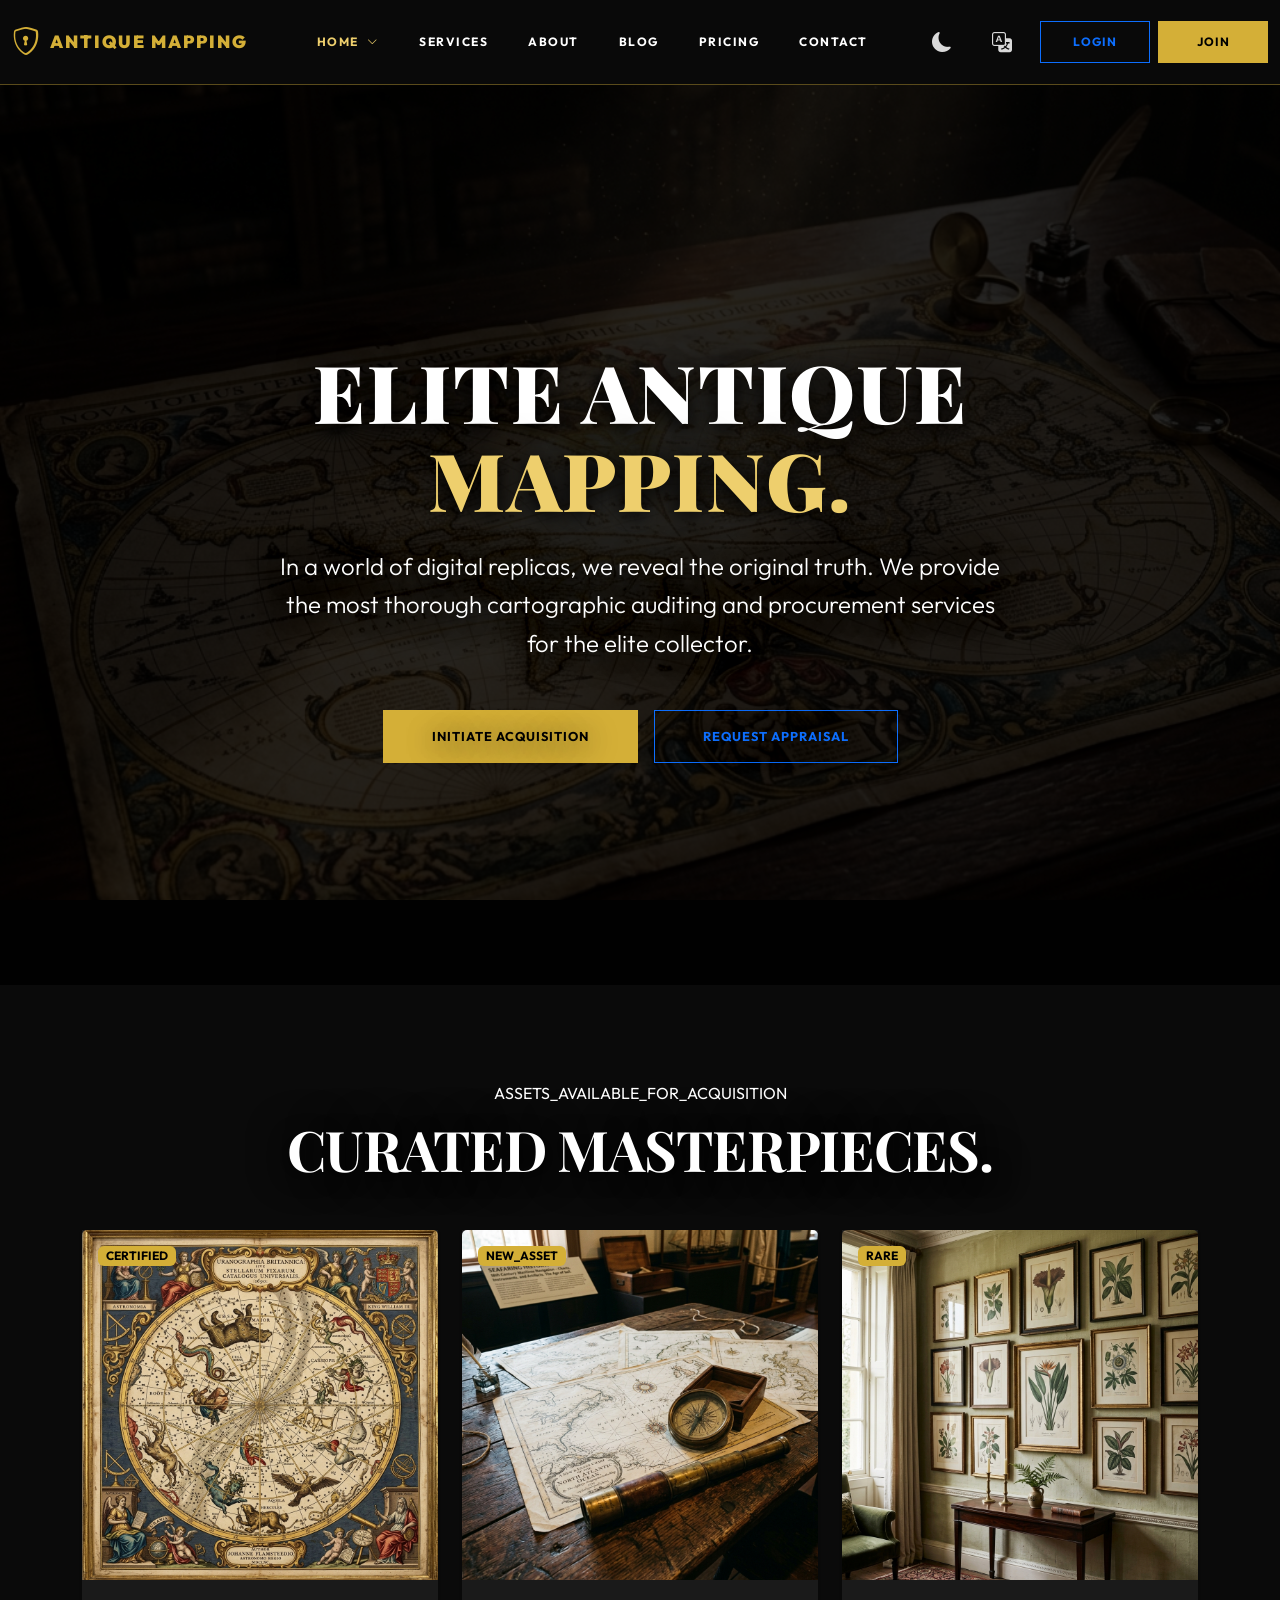
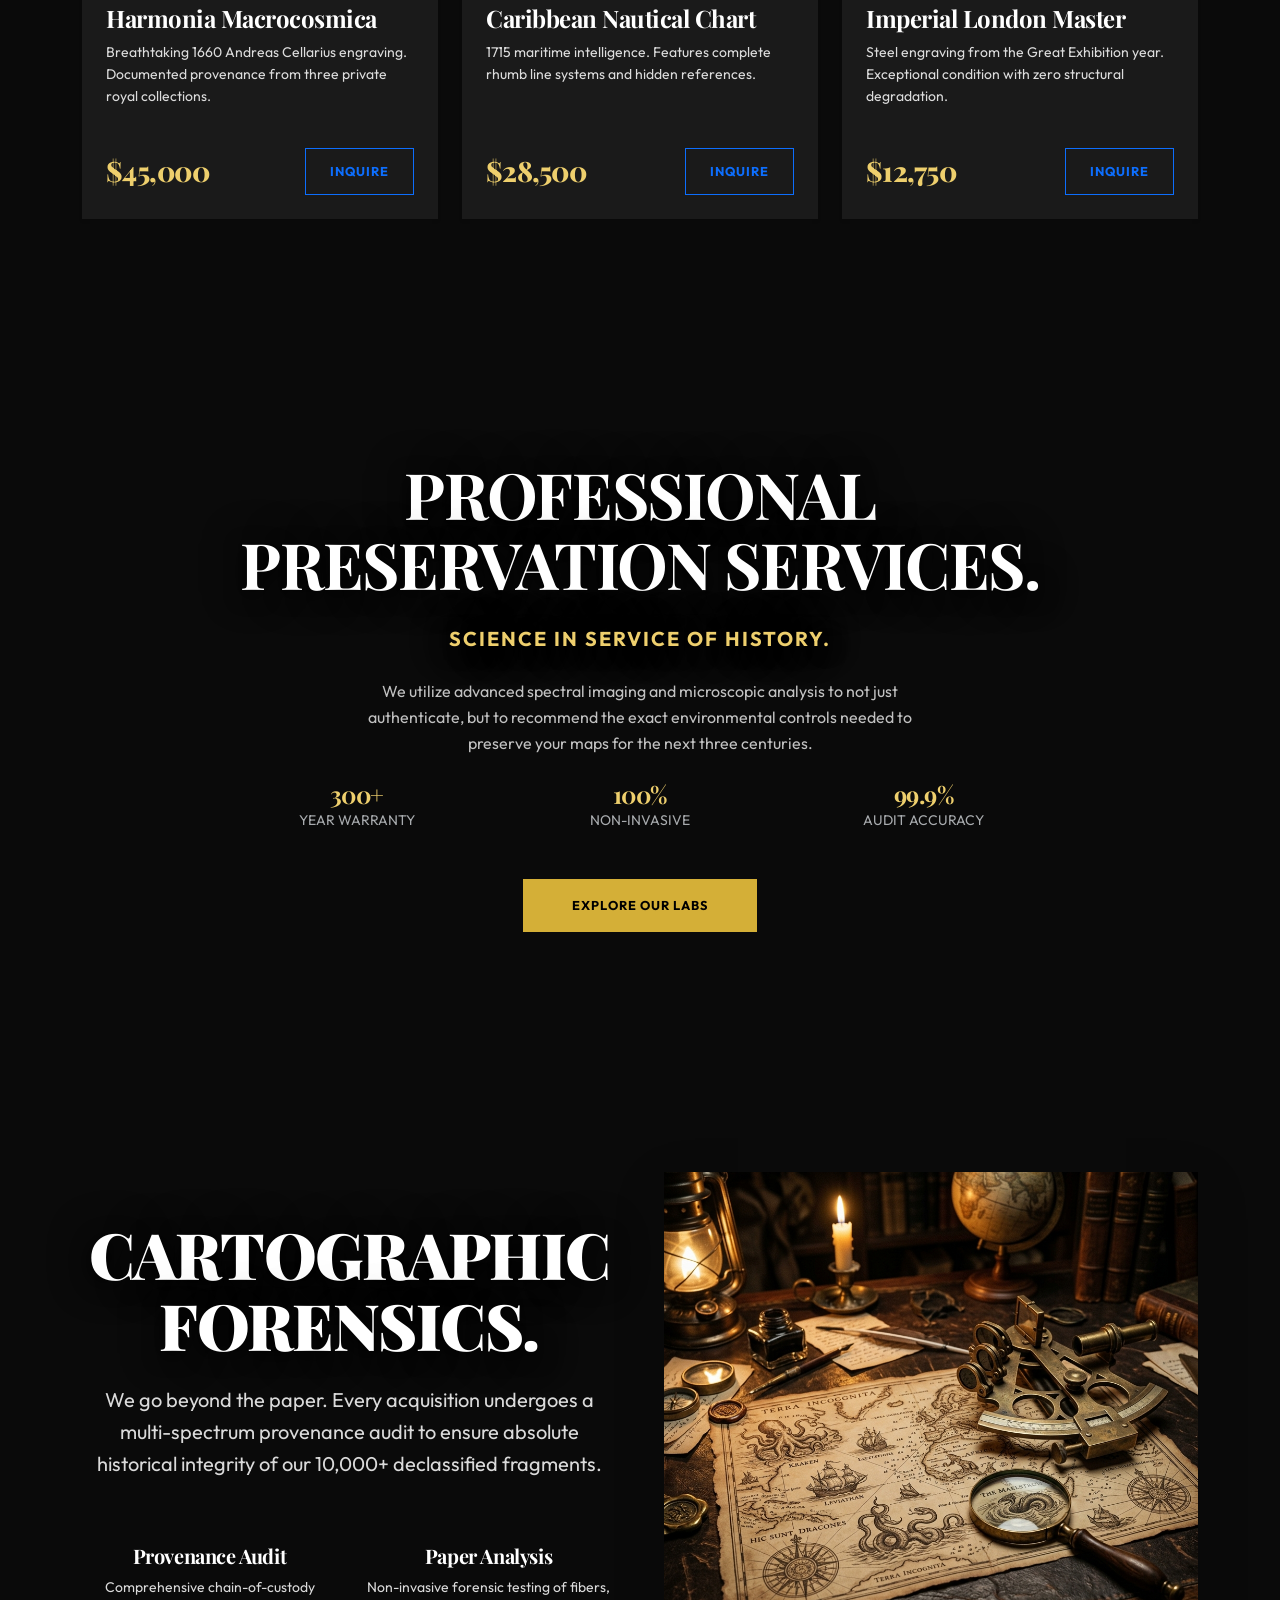
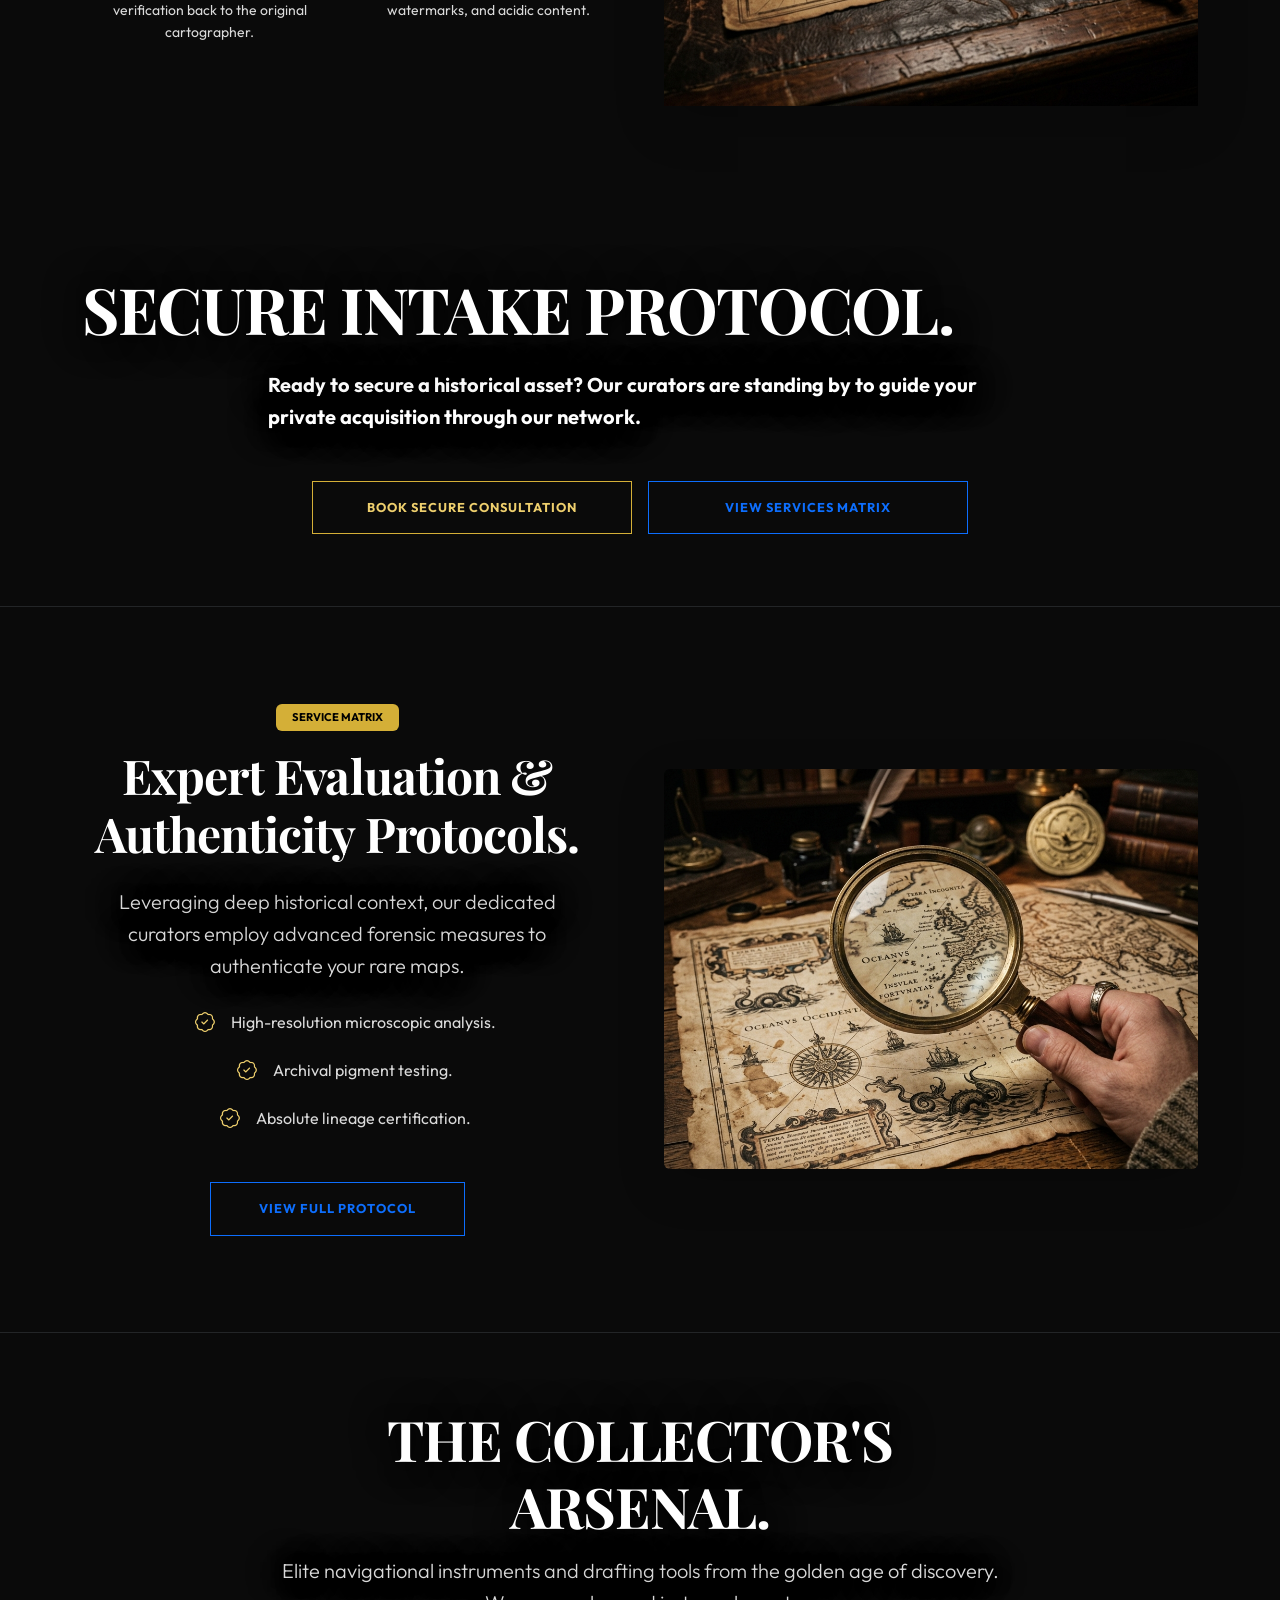
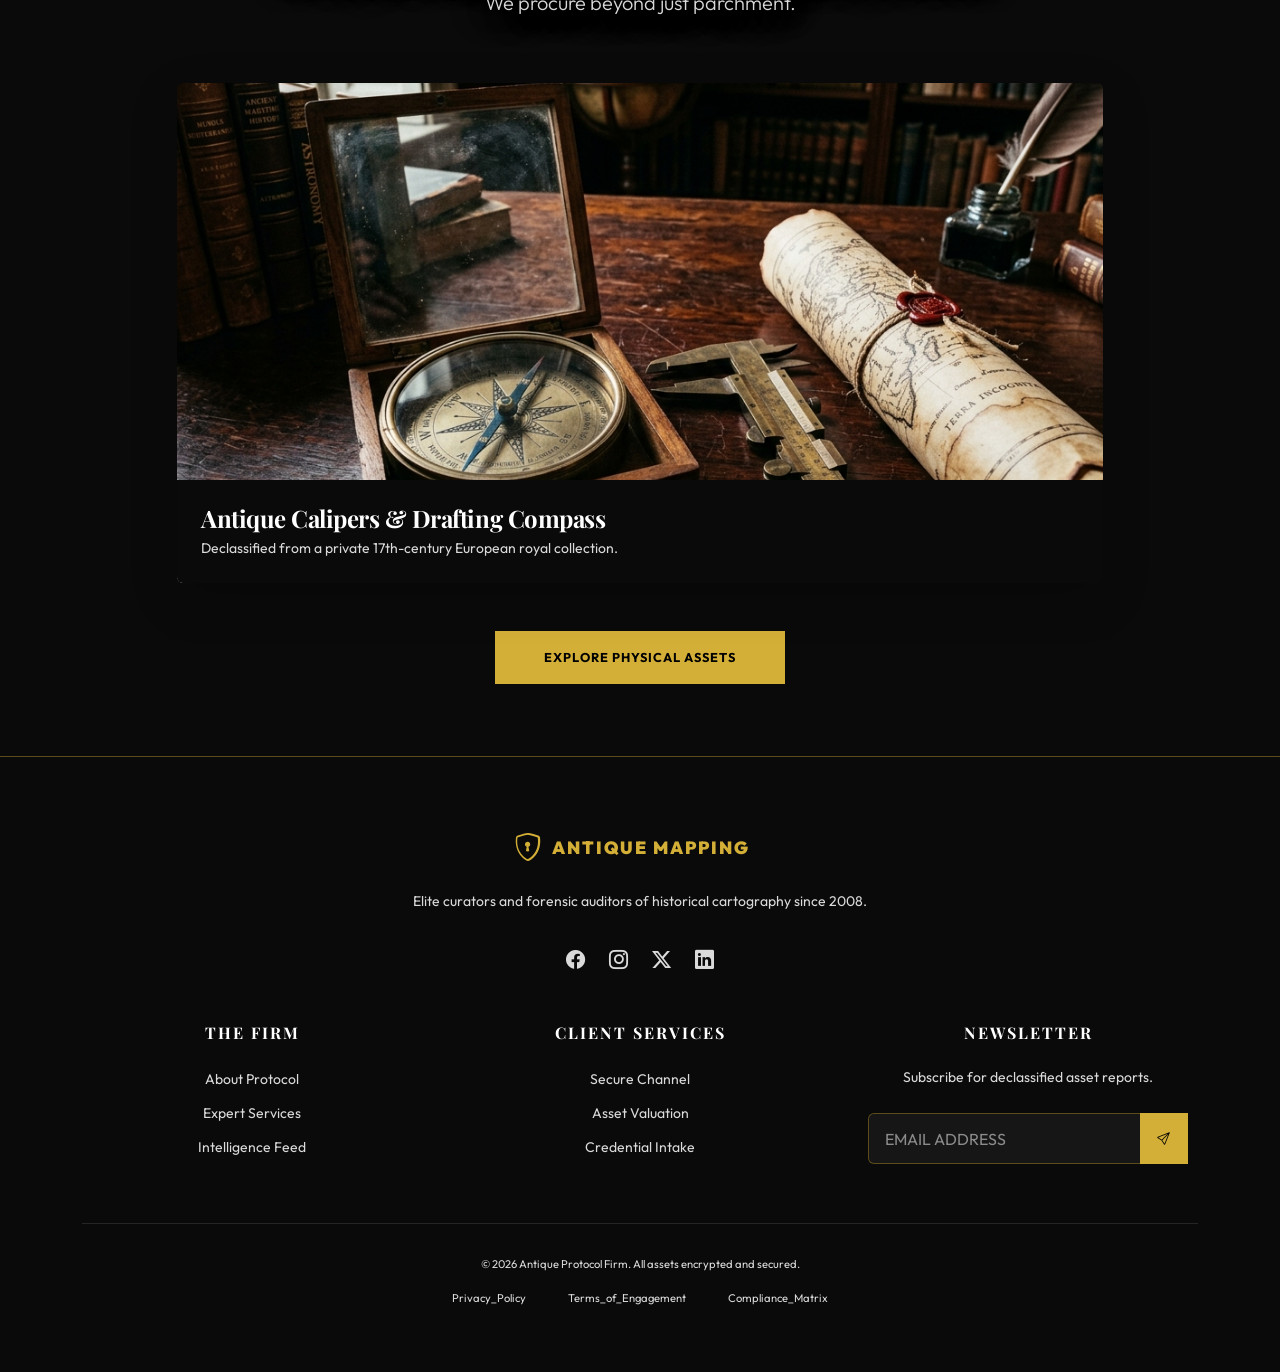
==== commit d380466f: "Standardize CTA button sizes in Secure Intake section" ====
--- a/index.html
+++ b/index.html
@@ -298,8 +298,8 @@
                 <h2 class="display-3 fw-bold mb-4 text-theme">Secure Intake Protocol.</h2>
                 <p class="lead mb-5 col-lg-8 mx-auto fw-bold text-theme">Ready to secure a historical asset? Our curators are standing by to guide your private acquisition through our network.</p>
                  <div class="d-flex flex-column flex-sm-row gap-3 justify-content-center align-items-center">
-                    <a href="contact.html" class="btn btn-dark px-5 py-3">Book Secure Consultation</a>
-                    <a href="pricing.html" class="btn btn-outline-primary px-5 py-3">View Services Matrix</a>
+                    <a href="contact.html" class="btn btn-dark btn-cta-standard px-5 py-3">Book Secure Consultation</a>
+                    <a href="pricing.html" class="btn btn-outline-primary btn-cta-standard px-5 py-3">View Services Matrix</a>
                 </div>
             </div>
         </section>
--- a/assets/css/style.css
+++ b/assets/css/style.css
@@ -602,6 +602,20 @@
   transition: color var(--transition-smooth);
 }
 
+.btn-cta-standard {
+    min-width: 320px !important;
+    display: inline-flex !important;
+    justify-content: center !important;
+    align-items: center !important;
+}
+
+@media (max-width: 360px) {
+    .btn-cta-standard {
+        min-width: 100% !important;
+        width: 100% !important;
+    }
+}
+
 a.link-hover:hover, .btn-link:hover, .auth-link:hover {
   color: var(--accent-text) !important;
   text-decoration: underline !important;
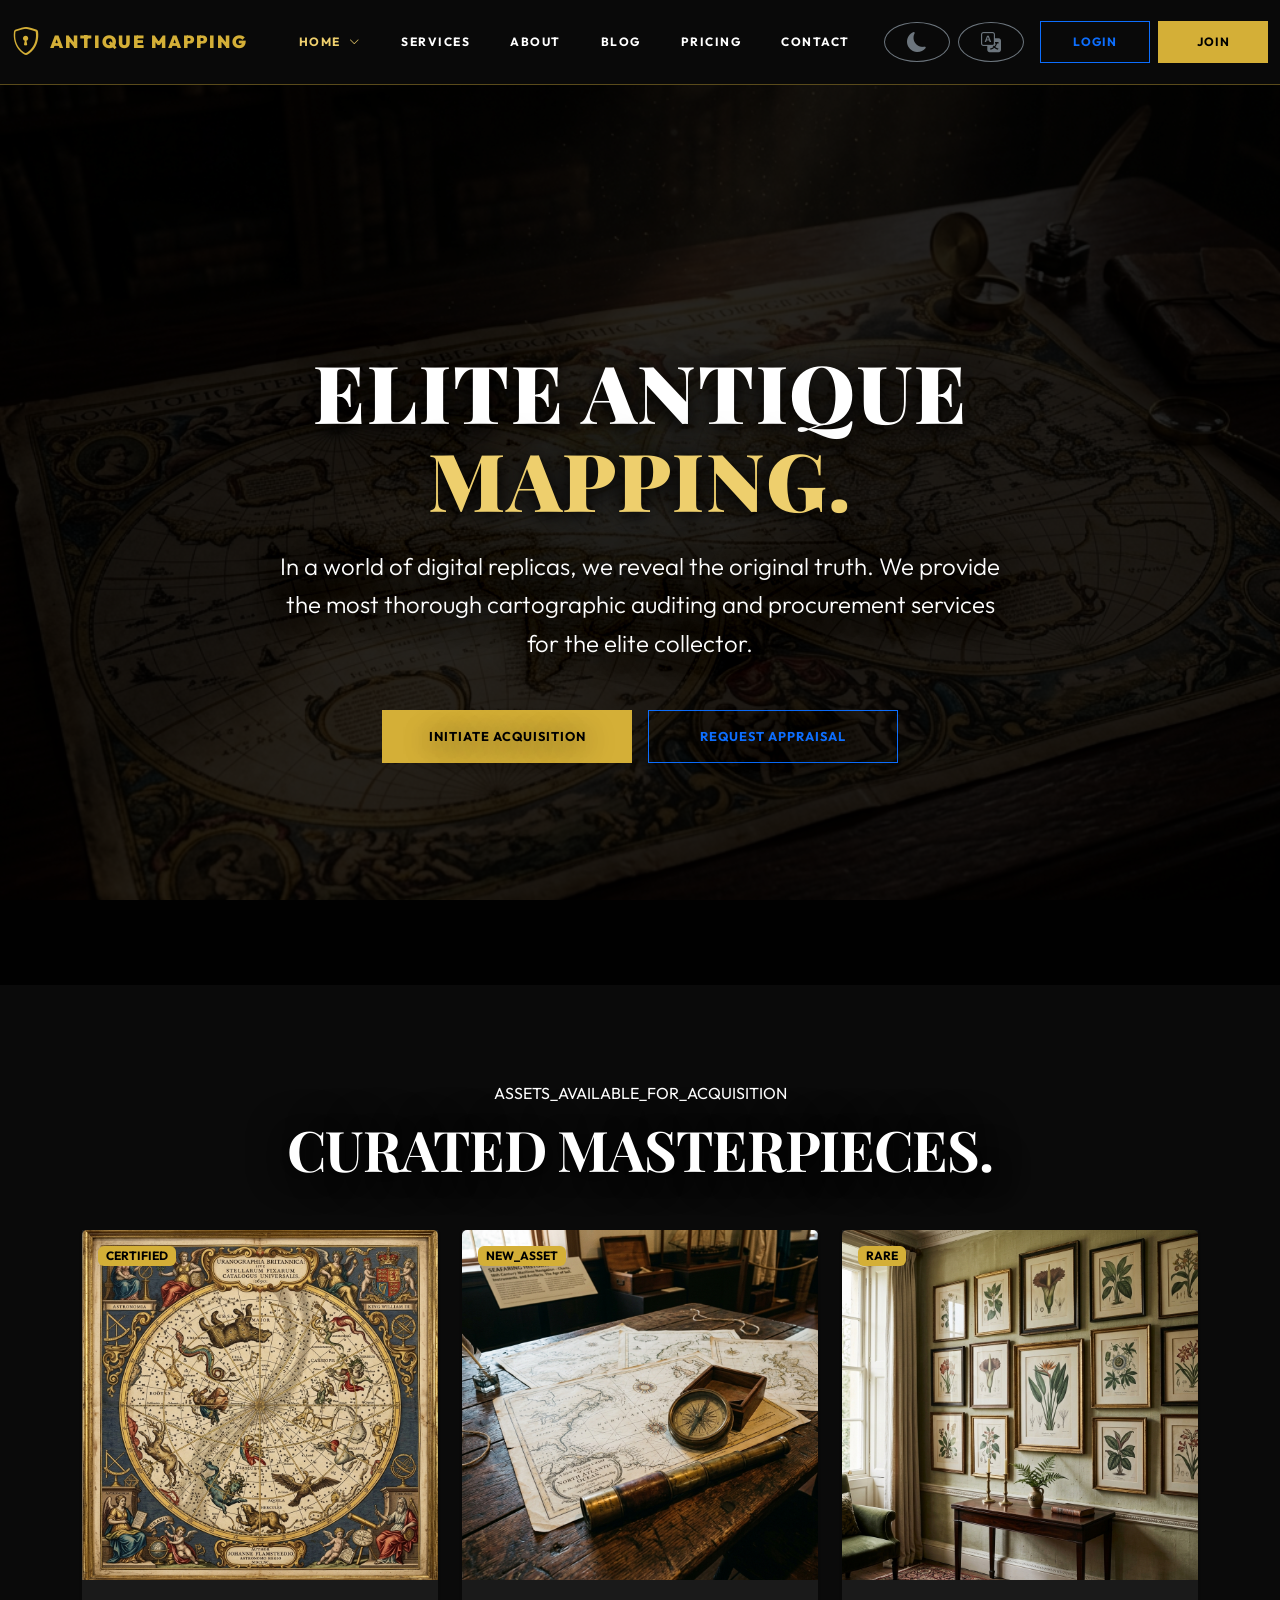
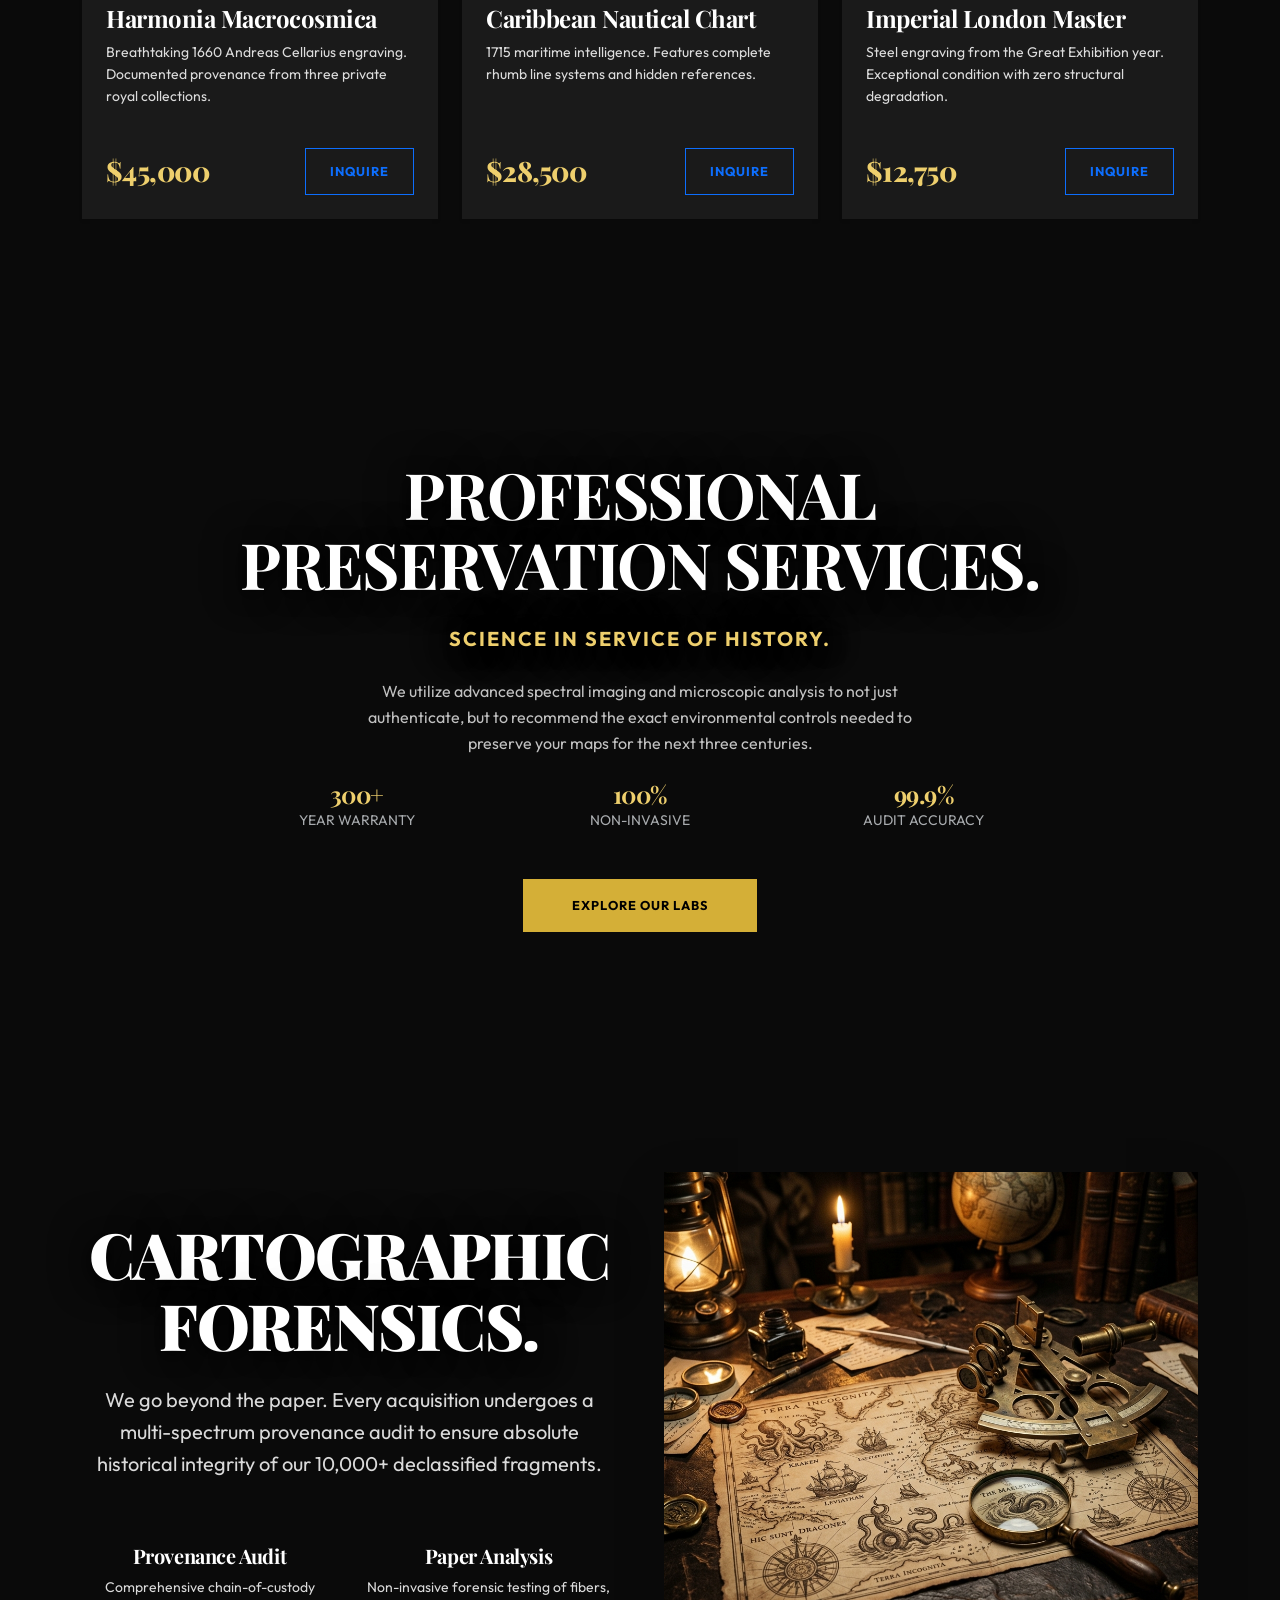
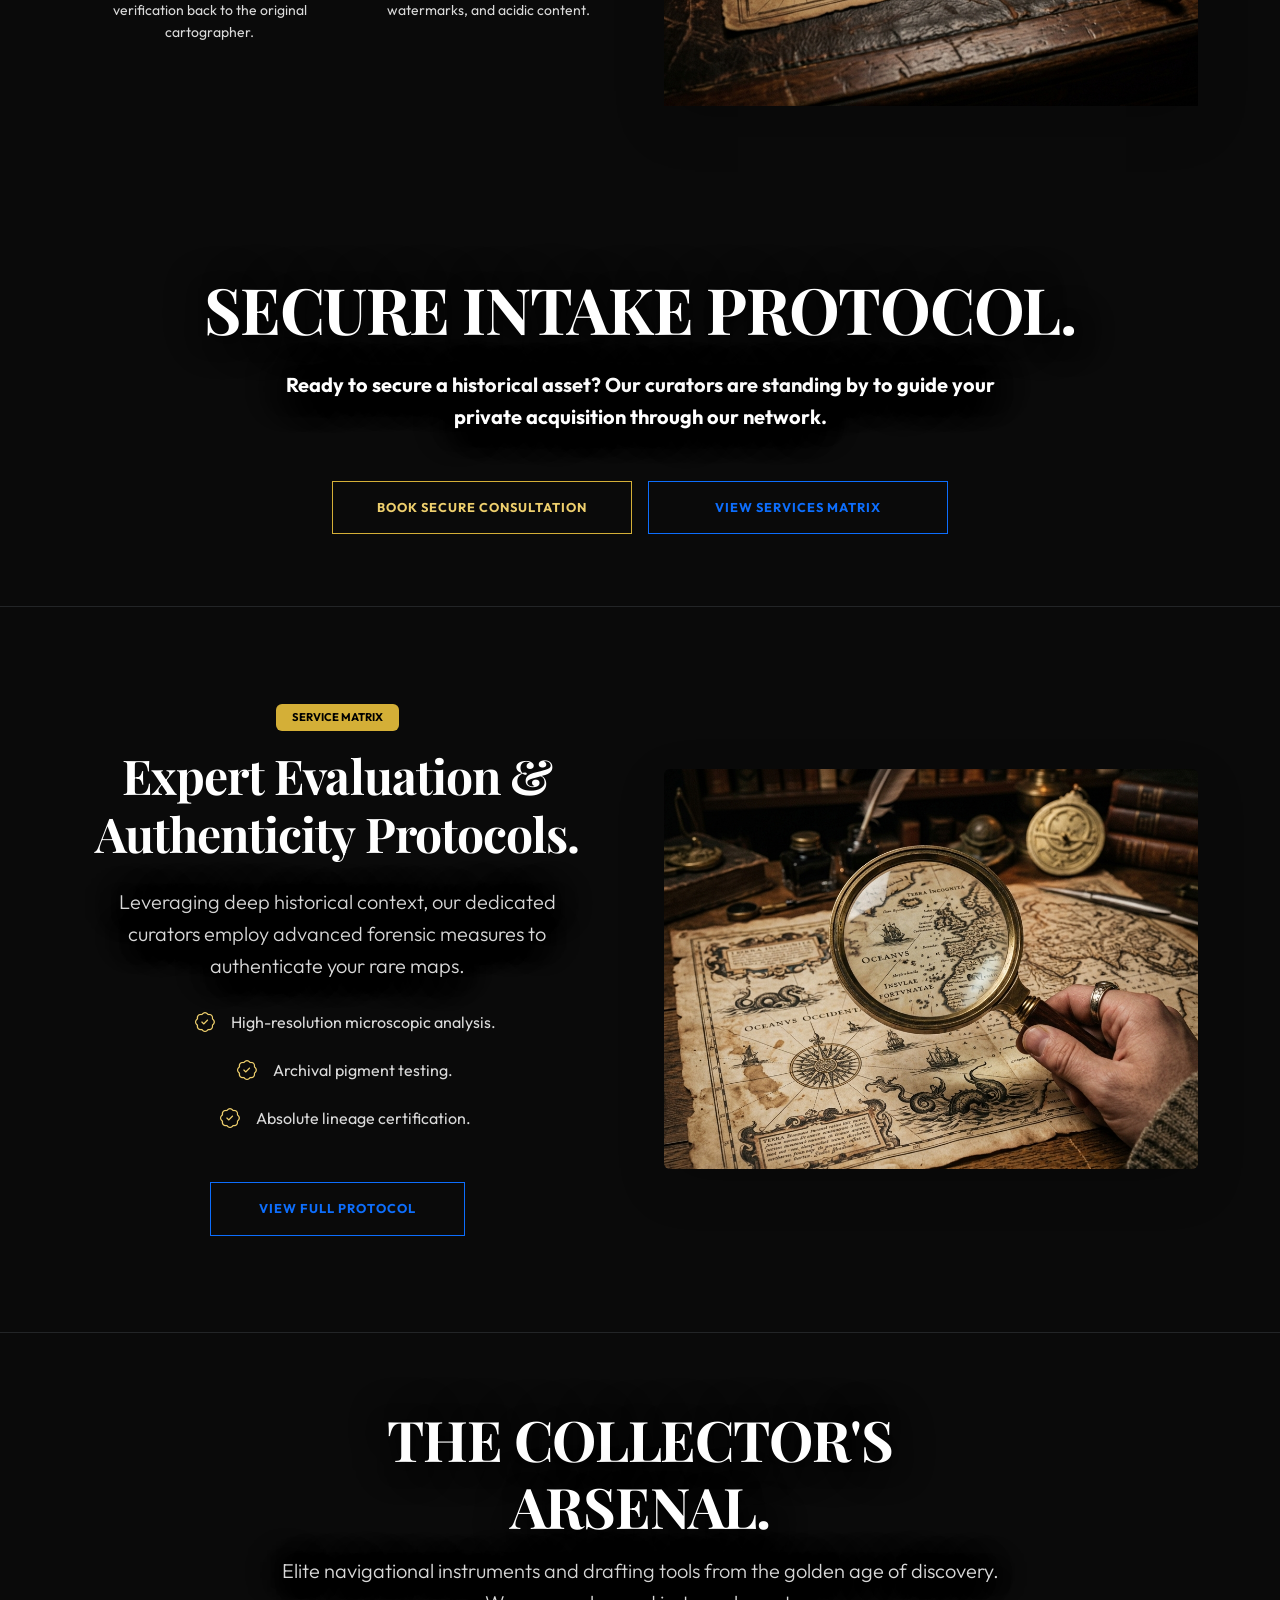
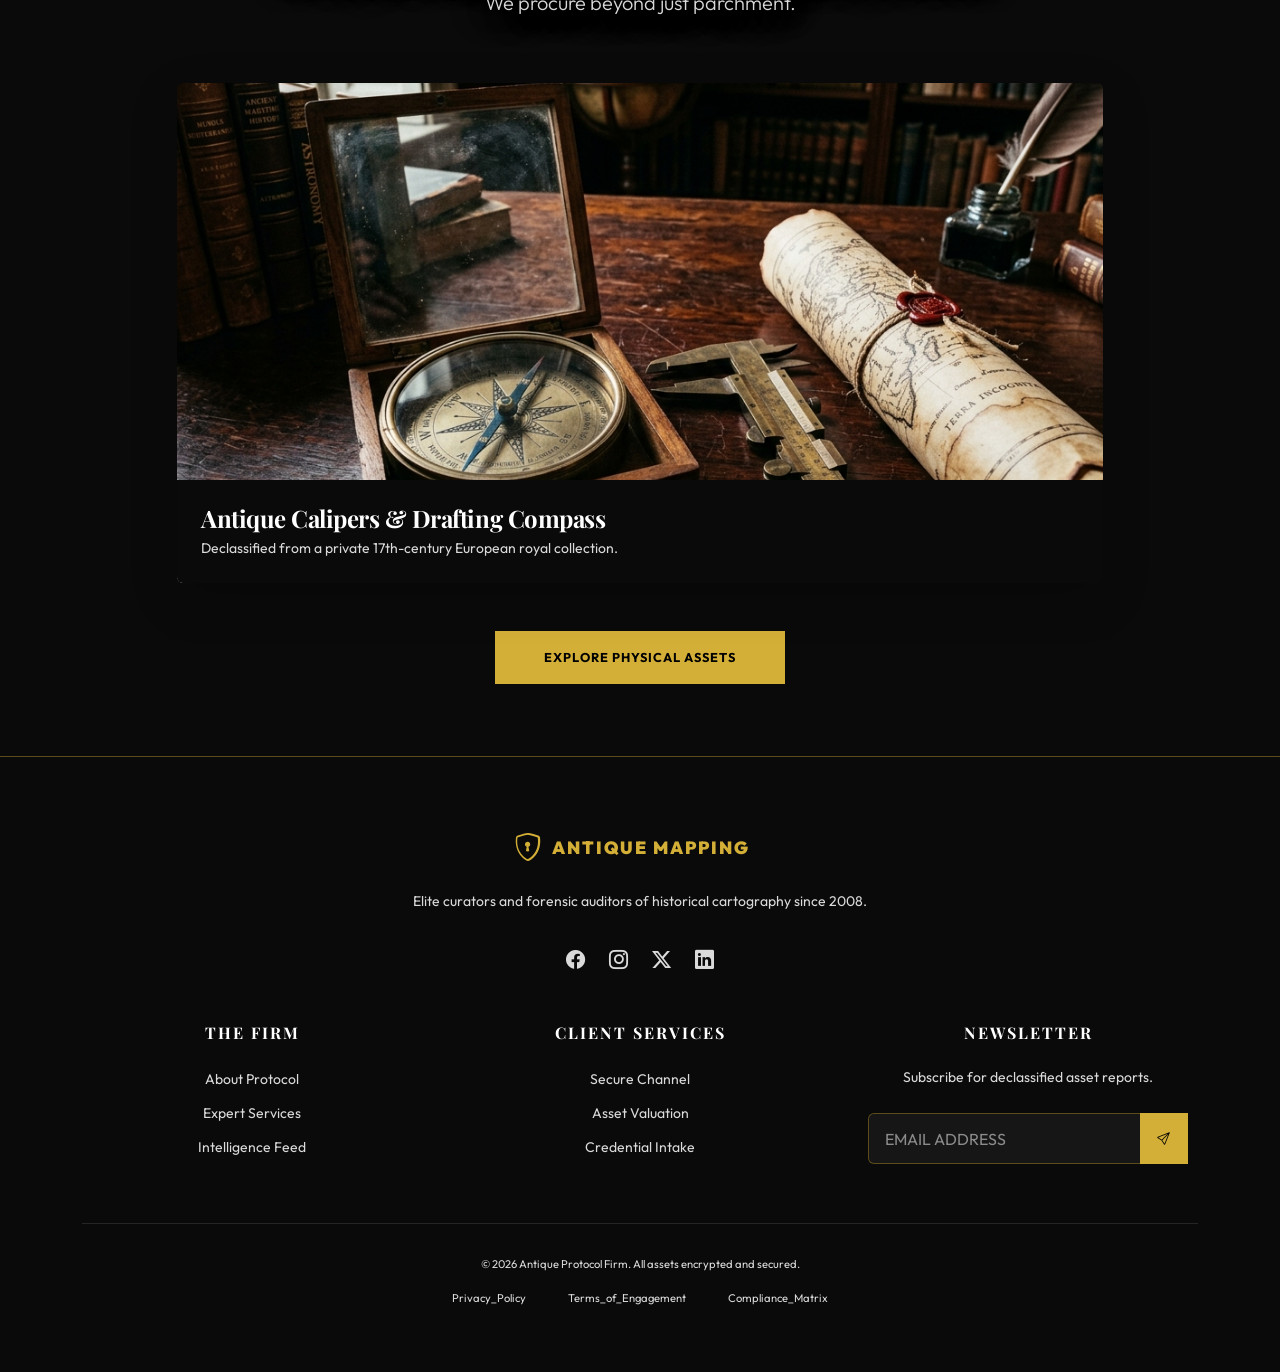
==== commit 73f5448a: "Fix: Rounded-circle navbar toggles on all pages + active nav states for all pages" ====
--- a/index.html
+++ b/index.html
@@ -43,11 +43,11 @@
 
                 <div class="d-flex align-items-center order-xl-3">
                     <!-- Desktop Toggles (Visible for XL screens) -->
-                    <div class="d-none d-xl-flex align-items-center gap-3 me-3">
-                        <button class="btn btn-link text-theme p-0" onclick="toggleTheme()" type="button" aria-label="Toggle theme">
+                    <div class="d-none d-xl-flex align-items-center gap-2 me-3">
+                        <button class="btn btn-outline-secondary rounded-circle d-flex align-items-center justify-content-center" style="width: 40px; height: 40px;" onclick="toggleTheme()" type="button" aria-label="Toggle theme">
                             <i class="bi bi-moon-fill fs-5" id="themeIcon"></i>
                         </button>
-                        <button class="btn btn-link text-theme p-0" onclick="toggleRTL()" type="button" aria-label="Toggle RTL">
+                        <button class="btn btn-outline-secondary rounded-circle d-flex align-items-center justify-content-center" style="width: 40px; height: 40px;" onclick="toggleRTL()" type="button" aria-label="Toggle RTL">
                             <i class="bi bi-translate fs-5"></i>
                         </button>
                     </div>
@@ -67,11 +67,11 @@
                 <div class="collapse navbar-collapse" id="navbarNav">
                     <ul class="navbar-nav mx-auto">
                         <li class="nav-item dropdown">
-                            <a class="nav-link dropdown-toggle" href="#" id="homeDropdown" role="button" data-bs-toggle="dropdown" aria-expanded="false">
+                            <a class="nav-link dropdown-toggle active" href="#" id="homeDropdown" role="button" data-bs-toggle="dropdown" aria-expanded="false">
                                 HOME <i class="bi bi-chevron-down ms-1 small"></i>
                             </a>
                             <ul class="dropdown-menu border-0 shadow-lg" aria-labelledby="homeDropdown">
-                                <li><a class="dropdown-item" href="index.html">Home 1</a></li>
+                                <li><a class="dropdown-item active" href="index.html">Home 1</a></li>
                                 <li><a class="dropdown-item" href="home-2.html">Home 2</a></li>
                             </ul>
                         </li>
@@ -97,7 +97,7 @@
         <div class="offcanvas-body">
             <ul class="nav flex-column mb-4 mt-4">
                 <li class="nav-item">
-                    <a class="nav-link d-flex justify-content-between align-items-center" data-bs-toggle="collapse" href="#homeSubmenu" role="button" aria-expanded="false" aria-controls="homeSubmenu">
+                    <a class="nav-link active d-flex justify-content-between align-items-center" data-bs-toggle="collapse" href="#homeSubmenu" role="button" aria-expanded="false" aria-controls="homeSubmenu">
                         HOME <i class="bi bi-chevron-down"></i>
                     </a>
                     <div class="collapse ps-3" id="homeSubmenu">
@@ -118,11 +118,11 @@
             <div class="offcanvas-auth-section border-top border-secondary border-opacity-25 pt-4 mb-3">
                 <h6 class="text-uppercase small fw-bold text-secondary ls-2 mb-3">Account</h6>
                 <div class="d-flex flex-column gap-2 mb-3">
-                    <a href="login.html" class="btn btn-outline-secondary justify-content-start d-flex align-items-center gap-2">
+                    <a href="login.html" class="btn btn-outline-secondary justify-content-center text-uppercase fw-bold d-flex align-items-center gap-2">
                         <i class="bi bi-person"></i> Login
                     </a>
-                    <a href="register.html" class="btn btn-primary justify-content-start d-flex align-items-center gap-2">
-                        <i class="bi bi-person-plus text-black"></i> <span class="text-black">Join Network</span>
+                    <a href="register.html" class="btn btn-primary justify-content-center text-uppercase fw-bold d-flex align-items-center gap-2">
+                        <i class="bi bi-person-plus text-black"></i> <span class="text-black">Join</span>
                     </a>
                 </div>
             </div>
@@ -131,10 +131,10 @@
             <div class="offcanvas-toggles border-top border-secondary border-opacity-25 pt-4 mb-4">
                 <h6 class="text-uppercase small fw-bold text-secondary ls-2 mb-3">Settings</h6>
                 <div class="d-flex gap-3">
-                    <button class="btn btn-outline-secondary d-flex align-items-center justify-content-center" style="width: 44px; height: 44px;" onclick="toggleTheme()" type="button" aria-label="Toggle theme">
+                    <button class="btn btn-outline-secondary rounded-circle d-flex align-items-center justify-content-center" style="width: 44px; height: 44px;" onclick="toggleTheme()" type="button" aria-label="Toggle theme">
                         <i class="bi bi-moon-fill fs-5" id="themeIcon"></i>
                     </button>
-                    <button class="btn btn-outline-secondary d-flex align-items-center justify-content-center" style="width: 44px; height: 44px;" onclick="toggleRTL()" type="button" aria-label="Toggle RTL">
+                    <button class="btn btn-outline-secondary rounded-circle d-flex align-items-center justify-content-center" style="width: 44px; height: 44px;" onclick="toggleRTL()" type="button" aria-label="Toggle RTL">
                         <i class="bi bi-translate fs-5"></i>
                     </button>
                 </div>
@@ -156,9 +156,9 @@
                         <p class="lead text-theme mb-5 fs-4">In a world of digital replicas,
                             we reveal the original truth. We provide the most thorough cartographic auditing and
                             procurement services for the elite collector.</p>
-                        <div class="d-flex flex-column flex-md-row justify-content-center align-items-center gap-3 mt-4">
-                            <a href="services.html" class="btn btn-primary px-5 py-3">Initiate Acquisition</a>
-                            <a href="contact.html" class="btn btn-outline-primary px-5 py-3">Request Appraisal</a>
+                        <div class="d-flex flex-column flex-sm-row justify-content-center align-items-center gap-3 mt-4 w-100 px-3">
+                            <a href="services.html" class="btn btn-primary px-4 py-3 w-100" style="max-width: 250px;">Initiate Acquisition</a>
+                            <a href="contact.html" class="btn btn-outline-primary px-4 py-3 w-100" style="max-width: 250px;">Request Appraisal</a>
                         </div>
                     </div>
                 </div>
@@ -294,12 +294,12 @@
 
         <!-- Secure Protocol (Call to Action) -->
         <section class="py-5 bg-theme text-theme">
-            <div class="container py-lg-4">
-                <h2 class="display-3 fw-bold mb-4 text-theme">Secure Intake Protocol.</h2>
+            <div class="container py-lg-4 text-center">
+                <h2 class="display-3 fw-bold mb-4 text-theme text-uppercase">Secure Intake Protocol.</h2>
                 <p class="lead mb-5 col-lg-8 mx-auto fw-bold text-theme">Ready to secure a historical asset? Our curators are standing by to guide your private acquisition through our network.</p>
-                 <div class="d-flex flex-column flex-sm-row gap-3 justify-content-center align-items-center">
-                    <a href="contact.html" class="btn btn-dark btn-cta-standard px-5 py-3">Book Secure Consultation</a>
-                    <a href="pricing.html" class="btn btn-outline-primary btn-cta-standard px-5 py-3">View Services Matrix</a>
+                 <div class="d-flex flex-column flex-sm-row gap-3 justify-content-center align-items-center w-100">
+                    <a href="contact.html" class="btn btn-dark px-4 py-3 text-uppercase fw-bold w-100" style="max-width: 300px;">Book Secure Consultation</a>
+                    <a href="pricing.html" class="btn btn-outline-primary px-4 py-3 text-uppercase fw-bold w-100" style="max-width: 300px;">View Services Matrix</a>
                 </div>
             </div>
         </section>
@@ -441,3 +441,7 @@
 
 
 
+
+
+
+
--- a/assets/css/style.css
+++ b/assets/css/style.css
@@ -580,6 +580,10 @@
   box-shadow: 0 10px 20px rgba(212, 175, 55, 0.2);
 }
 
+.rounded-circle {
+  border-radius: 50% !important;
+}
+
 .btn-outline-primary:hover {
   background: var(--accent-color) !important;
   color: var(--btn-text) !important;
@@ -600,20 +604,6 @@
 a.link-hover, .btn-link, .auth-link {
   text-decoration: none;
   transition: color var(--transition-smooth);
-}
-
-.btn-cta-standard {
-    min-width: 320px !important;
-    display: inline-flex !important;
-    justify-content: center !important;
-    align-items: center !important;
-}
-
-@media (max-width: 360px) {
-    .btn-cta-standard {
-        min-width: 100% !important;
-        width: 100% !important;
-    }
 }
 
 a.link-hover:hover, .btn-link:hover, .auth-link:hover {
